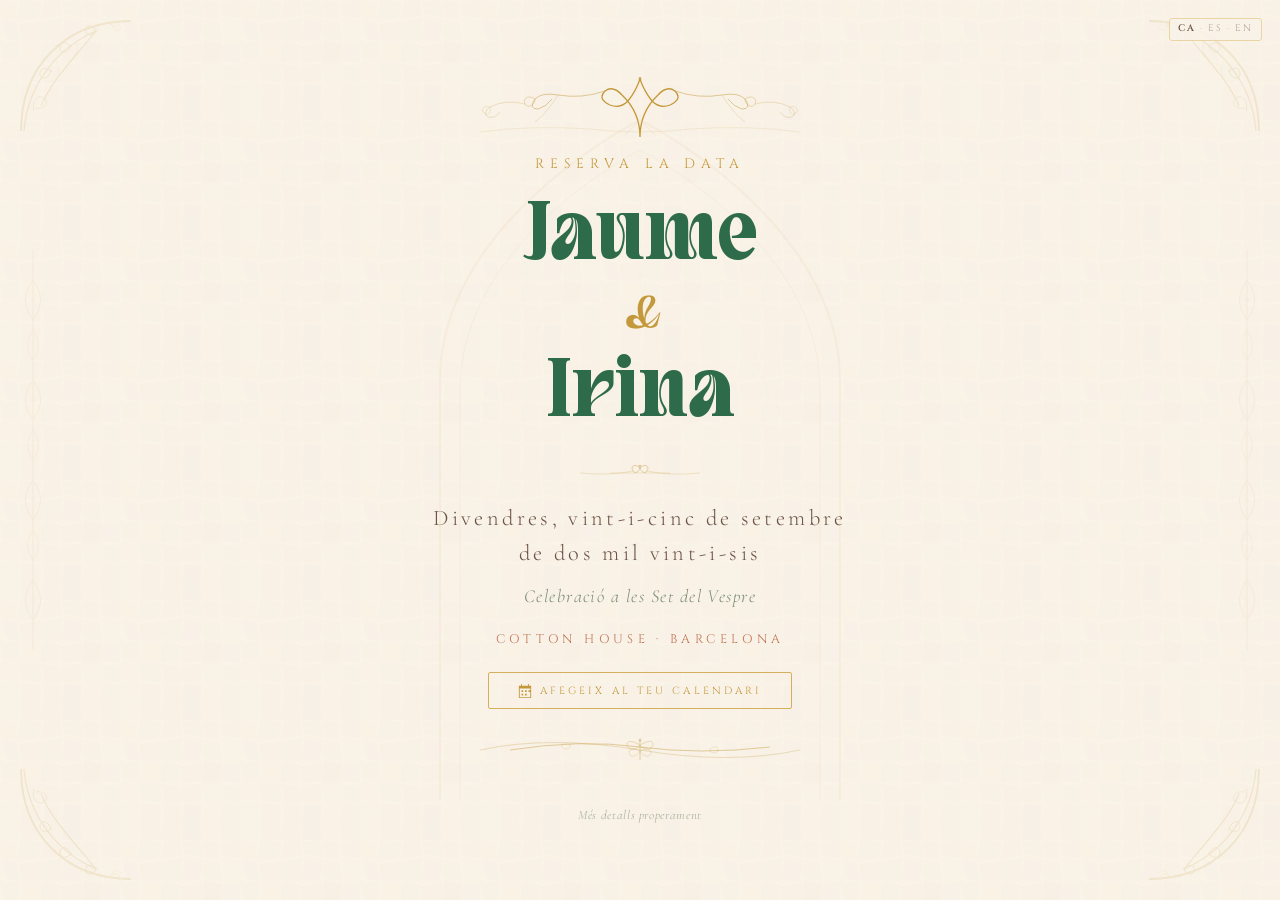
==== index.html @ d24156f1 "initial: wedding website for irinaijaume.cat" ====
<!DOCTYPE html>
<html lang="ca">
<head>
<meta charset="UTF-8">
<meta name="viewport" content="width=device-width, initial-scale=1.0">
<meta name="robots" content="noindex, nofollow">
<title>Jaume & Irina — Barcelona 2026</title>
<link rel="preload" as="image" href="palau.jpg">
<style>
  @import url('https://fonts.googleapis.com/css2?family=Playfair+Display:ital,wght@0,400;0,700;1,400&family=Cormorant+Garamond:ital,wght@0,300;0,400;0,600;1,300;1,400&family=Cinzel:wght@400;600&display=swap');

  @font-face {
    font-family: 'Quivert';
    src: url('Quivert.woff2') format('woff2');
    font-weight: 400;
    font-style: normal;
    font-display: swap;
  }

  :root {
    --gold: #C4993B;
    --gold-light: #D4AF5C;
    --gold-pale: #E8D5A3;
    --terracotta: #B85C38;
    --terracotta-deep: #8B3A2A;
    --cream: #FAF3E8;
    --warm-white: #FDF8F0;
    --sage: #7A8B6F;
    --deep-green: #3D5A3E;
    --charcoal: #2C2C2C;
    --soft-brown: #6B5344;
    --blush: #E8D5C4;
    --mosaic-blue: #4A7B8C;
    --mosaic-teal: #3A7D6E;
    --deep-teal: #1B5E5A;
    --burgundy: #6B1D3A;
    --stained-rose: #C45C72;
    --mosaic-amber: #D4943A;
    --mosaic-cobalt: #2E5090;
  }

  * { margin: 0; padding: 0; box-sizing: border-box; }

  body {
    font-family: 'Cormorant Garamond', serif;
    background: var(--cream);
    color: var(--charcoal);
    min-height: 100vh;
    overflow-x: hidden;
  }

  /* === Palau background — always present, layer 1 === */
  .palau-bg-layer {
    position: fixed;
    inset: 0;
    z-index: 0;
    background: url('palau.jpg') center center / cover no-repeat;
  }

  /* === Solid cream layer — layer 1.5, covers gaps between tessellation pieces === */
  .cream-seal {
    position: fixed;
    inset: 0;
    z-index: 1;
    background: var(--cream);
    pointer-events: none;
    transition: opacity 1.5s ease;
  }
  body.ee-active .cream-seal {
    opacity: 0;
  }

  /* === Tessellation layer — layer 2, covers palau === */
  .tess-layer {
    position: fixed;
    inset: 0;
    z-index: 2;
    pointer-events: none;
  }
  .tess-piece {
    position: fixed;
    background: var(--cream);
    will-change: transform, opacity;
    pointer-events: none;
  }

  /* === Trencadís mosaic background pattern === */
  .bg-trencadis {
    position: fixed;
    inset: 0;
    pointer-events: none;
    z-index: 3;
    opacity: 0.035;
  }
  .bg-trencadis svg { width: 100%; height: 100%; }

  /* === Ornamental Border Frame === */
  .page-frame {
    position: relative;
    min-height: 100vh;
    display: flex;
    flex-direction: column;
    align-items: center;
    justify-content: center;
    padding: 2rem 1.5rem;
    z-index: 4;
    transition: opacity 1s ease;
  }

  .page-frame::before,
  .page-frame::after {
    display: none;
  }

  /* === SVG Ornaments === */
  .ornament {
    display: block;
    margin: 0 auto;
    max-width: 340px;
    height: auto;
  }

  .ornament-top { margin-bottom: 0.5rem; }
  .ornament-bottom { margin-top: 1rem; }

  /* === Corner ornaments === */
  .corner-ornament {
    position: fixed;
    width: 120px;
    height: 120px;
    opacity: 0.15;
    z-index: 5;
    pointer-events: none;
  }
  .corner-ornament svg { width: 100%; height: 100%; }
  .corner-tl { top: 16px; left: 16px; }
  .corner-tr { top: 16px; right: 16px; transform: scaleX(-1); }
  .corner-bl { bottom: 16px; left: 16px; transform: scaleY(-1); }
  .corner-br { bottom: 16px; right: 16px; transform: scale(-1, -1); }

  /* === Main Content === */
  .content {
    text-align: center;
    max-width: 640px;
    animation: fadeIn 2.5s ease-out;
  }

  @keyframes fadeIn {
    from { opacity: 0; transform: translateY(24px); }
    to { opacity: 1; transform: translateY(0); }
  }

  .save-the-date {
    font-family: 'Cinzel', serif;
    font-size: clamp(0.7rem, 2vw, 0.85rem);
    letter-spacing: 0.45em;
    text-transform: uppercase;
    color: var(--gold);
    margin-bottom: 1rem;
  }

  .names {
    font-family: 'Quivert', 'Playfair Display', serif;
    font-size: clamp(2.8rem, 8vw, 5.2rem);
    font-weight: 400;
    line-height: 1.15;
    color: #2E6B4A;
    margin-bottom: 0.3rem;
  }

  .names .amp {
    font-style: italic;
    font-size: 0.55em;
    color: var(--gold);
    display: block;
    margin: 0.1em 0;
    font-family: 'Quivert', 'Playfair Display', serif;
  }

  /* === Trencadís divider === */
  .trencadis-divider {
    display: block;
    margin: 1rem auto;
    max-width: 320px;
    height: auto;
  }

  .event-date {
    font-family: 'Cormorant Garamond', serif;
    font-size: clamp(1.1rem, 3vw, 1.4rem);
    font-weight: 300;
    letter-spacing: 0.15em;
    color: var(--soft-brown);
    margin-bottom: 0.5rem;
  }

  .event-detail {
    font-family: 'Cormorant Garamond', serif;
    font-size: clamp(0.95rem, 2.5vw, 1.15rem);
    font-weight: 300;
    font-style: italic;
    color: var(--sage);
    letter-spacing: 0.08em;
  }

  .location {
    font-family: 'Cinzel', serif;
    font-size: clamp(0.65rem, 1.8vw, 0.78rem);
    letter-spacing: 0.35em;
    text-transform: uppercase;
    color: var(--terracotta);
    margin-top: 1.5rem;
    opacity: 0.85;
  }

  /* === Countdown === */
  .countdown {
    display: flex;
    justify-content: center;
    gap: clamp(1.2rem, 4vw, 2.5rem);
    margin-top: 1.5rem;
  }

  .countdown-unit { text-align: center; }

  .countdown-num {
    font-family: 'Playfair Display', serif;
    font-size: clamp(1.6rem, 5vw, 2.2rem);
    font-weight: 400;
    color: var(--charcoal);
    line-height: 1;
  }

  .countdown-label {
    font-family: 'Cinzel', serif;
    font-size: 0.55rem;
    letter-spacing: 0.25em;
    text-transform: uppercase;
    color: var(--gold);
    margin-top: 0.35rem;
  }

  /* === Add to Calendar button === */
  .calendar-btn {
    display: inline-flex;
    align-items: center;
    gap: 0.5rem;
    margin-top: 1.5rem;
    padding: 0.65rem 1.8rem;
    font-family: 'Cinzel', serif;
    font-size: 0.65rem;
    letter-spacing: 0.3em;
    text-transform: uppercase;
    color: var(--gold);
    background: transparent;
    border: 1px solid var(--gold-light);
    border-radius: 2px;
    text-decoration: none;
    transition: all 0.4s ease;
    cursor: pointer;
  }

  .calendar-btn:hover {
    background: var(--gold);
    color: var(--cream);
    border-color: var(--gold);
  }

  .calendar-btn svg {
    width: 14px;
    height: 14px;
    fill: currentColor;
  }

  /* === Mosaic accent bar === */
  .mosaic-accent {
    position: fixed;
    bottom: 0;
    left: 0;
    right: 0;
    height: 6px;
    z-index: 11;
    overflow: hidden;
  }
  .mosaic-accent svg { width: 100%; height: 100%; }

  /* === Side ornamental rails === */
  .side-rail {
    position: fixed;
    top: 50%;
    transform: translateY(-50%);
    width: 30px;
    height: 60vh;
    z-index: 5;
    pointer-events: none;
    opacity: 0.08;
  }
  .side-rail svg { width: 100%; height: 100%; }
  .side-rail-left { left: 18px; }
  .side-rail-right { right: 18px; transform: translateY(-50%) scaleX(-1); }

  /* === Stained glass rose window === */
  .rose-window {
    display: block;
    margin: 0 auto 1.5rem;
    width: 80px;
    height: 80px;
    opacity: 0.25;
    animation: roseGlow 6s ease-in-out infinite alternate;
  }

  @keyframes roseGlow {
    from { opacity: 0.2; }
    to { opacity: 0.35; }
  }

  .footer-note {
    font-size: 0.8rem;
    font-style: italic;
    color: var(--sage);
    margin-top: 2rem;
    opacity: 0.6;
    letter-spacing: 0.05em;
    cursor: pointer;
    transition: opacity 0.4s ease, letter-spacing 0.4s ease;
  }
  .footer-note:hover {
    opacity: 0.85;
    letter-spacing: 0.1em;
  }

  /* === Easter egg active — ornaments fly away === */
  body.ee-active .corner-ornament,
  body.ee-active .side-rail {
    transition: transform 2s cubic-bezier(0.25, 0.8, 0.25, 1), opacity 1.5s ease;
  }
  body.ee-active .corner-tl { transform: translate(-200px, -200px) rotate(-45deg); opacity: 0; }
  body.ee-active .corner-tr { transform: scaleX(-1) translate(-200px, -200px) rotate(-45deg); opacity: 0; }
  body.ee-active .corner-bl { transform: scaleY(-1) translate(-200px, -200px) rotate(45deg); opacity: 0; }
  body.ee-active .corner-br { transform: scale(-1,-1) translate(-200px, -200px) rotate(45deg); opacity: 0; }
  body.ee-active .side-rail-left { transform: translateY(-50%) translateX(-100px); opacity: 0; }
  body.ee-active .side-rail-right { transform: translateY(-50%) scaleX(-1) translateX(-100px); opacity: 0; }
  body.ee-active .mosaic-accent { transition: transform 0.8s ease, opacity 0.6s ease; transform: translateY(20px); opacity: 0; }
  body.ee-active .bg-trencadis { transition: opacity 0.6s ease; opacity: 0 !important; }
  body.ee-active .page-frame { opacity: 0; pointer-events: none; transition: opacity 0.8s ease; }

  /* Reverse — instant snap back */
  body:not(.ee-active) .corner-ornament,
  body:not(.ee-active) .side-rail,
  body:not(.ee-active) .mosaic-accent,
  body:not(.ee-active) .bg-trencadis {
    transition: none;
  }
  body:not(.ee-active) .page-frame {
    transition: none;
    transform: none;
  }

  /* === Arched window frame === */
  .arch-frame {
    position: absolute;
    top: 50%;
    left: 50%;
    transform: translate(-50%, -50%);
    width: min(500px, 85vw);
    height: min(700px, 85vh);
    pointer-events: none;
    z-index: -1;
    opacity: 0.06;
  }
  .arch-frame svg { width: 100%; height: 100%; }

  /* === Language Toggle === */
  .lang-toggle {
    position: fixed;
    top: 18px;
    right: 18px;
    z-index: 20;
    font-family: 'Cinzel', serif;
    font-size: 0.6rem;
    letter-spacing: 0.18em;
    text-transform: uppercase;
    border: 1px solid var(--gold-pale);
    border-radius: 3px;
    padding: 0.4em 0.6em;
    background: rgba(250, 243, 232, 0.85);
  }
  .lang-toggle a {
    color: var(--soft-brown);
    text-decoration: none;
    cursor: pointer;
    padding: 0.15em 0.3em;
    transition: color 0.3s ease, opacity 0.3s ease;
    opacity: 0.5;
  }
  .lang-toggle a:hover { opacity: 1; color: var(--gold); }
  .lang-toggle a.active {
    color: var(--soft-brown);
    opacity: 1;
    font-weight: 600;
  }
  .lang-toggle .sep {
    color: var(--soft-brown);
    opacity: 0.35;
    margin: 0 0.15em;
    font-weight: 300;
  }

  @media (max-width: 480px) {
    .page-frame { padding: 1.5rem 1rem; }
    .corner-ornament { width: 50px; height: 50px; }
    .side-rail { display: none; }
    .arch-frame { opacity: 0.04; }
    .ornament-top { max-width: 240px; margin-bottom: 0.3rem; }
    .ornament-bottom { margin-top: 0.5rem; }
    .save-the-date { margin-bottom: 0.5rem; }
    .names { font-size: clamp(2.2rem, 10vw, 3.5rem); }
    .trencadis-divider { margin: 0.5rem auto; }
    .location { margin-top: 1rem; }
    .countdown { margin-top: 1rem; }
    .calendar-btn { margin-top: 1rem; }
    .footer-note { margin-top: 1rem; }
  }

  @media (max-height: 700px) {
    .page-frame { padding: 1rem 1rem; }
    .ornament-top { max-width: 200px; margin-bottom: 0.2rem; }
    .ornament-bottom { margin-top: 0.5rem; }
    .save-the-date { margin-bottom: 0.3rem; font-size: 0.6rem; }
    .names { font-size: clamp(1.8rem, 7vw, 2.8rem); line-height: 1.1; }
    .names .amp { margin: 0; }
    .trencadis-divider { margin: 0.3rem auto; }
    .event-date { font-size: 1rem; }
    .countdown { margin-top: 0.8rem; }
    .calendar-btn { margin-top: 0.8rem; padding: 0.5rem 1.2rem; }
    .footer-note { margin-top: 0.8rem; }
  }
</style>
</head>
<body>

<!-- Layer 1: Palau background (always present, hidden behind tessellation) -->
<div class="palau-bg-layer"></div>
<div class="cream-seal"></div>

<!-- Layer 2: Tessellation container (pieces created by JS on load) -->
<div class="tess-layer" id="tess-layer"></div>

<!-- Language Toggle -->
<div class="lang-toggle" id="lang-toggle">
  <a data-lang="ca" class="active">CA</a><span class="sep">·</span><a data-lang="es">ES</a><span class="sep">·</span><a data-lang="en">EN</a>
</div>

<!-- Trencadís mosaic background -->
<div class="bg-trencadis">
<svg width="100%" height="100%" xmlns="http://www.w3.org/2000/svg">
  <defs>
    <pattern id="trencadis" x="0" y="0" width="120" height="120" patternUnits="userSpaceOnUse">
      <polygon points="0,0 18,3 15,20 2,17" fill="#C4993B" opacity="0.4"/>
      <polygon points="20,0 42,2 38,18 17,22" fill="#3A7D6E" opacity="0.35"/>
      <polygon points="44,1 60,0 62,15 40,19" fill="#B85C38" opacity="0.3"/>
      <polygon points="62,2 80,0 82,17 65,14" fill="#4A7B8C" opacity="0.35"/>
      <polygon points="82,0 100,3 98,20 80,18" fill="#C4993B" opacity="0.3"/>
      <polygon points="100,1 120,0 120,18 102,16" fill="#6B1D3A" opacity="0.25"/>
      <polygon points="3,20 17,23 20,42 5,38" fill="#2E5090" opacity="0.25"/>
      <polygon points="19,24 40,20 43,40 22,44" fill="#D4943A" opacity="0.3"/>
      <polygon points="42,21 63,17 60,42 38,38" fill="#1B5E5A" opacity="0.3"/>
      <polygon points="65,16 84,19 80,40 60,44" fill="#C45C72" opacity="0.25"/>
      <polygon points="85,20 100,22 102,42 83,38" fill="#7A8B6F" opacity="0.3"/>
      <polygon points="102,18 120,20 120,40 104,43" fill="#C4993B" opacity="0.25"/>
      <polygon points="0,40 20,43 18,62 3,58" fill="#3A7D6E" opacity="0.3"/>
      <polygon points="22,45 42,42 45,60 20,65" fill="#C4993B" opacity="0.35"/>
      <polygon points="44,40 62,45 58,65 40,62" fill="#4A7B8C" opacity="0.3"/>
      <polygon points="60,46 82,42 85,60 62,63" fill="#B85C38" opacity="0.25"/>
      <polygon points="84,40 103,44 100,62 82,65" fill="#6B1D3A" opacity="0.3"/>
      <polygon points="104,44 120,42 120,63 100,60" fill="#2E5090" opacity="0.25"/>
      <polygon points="2,60 20,63 18,82 0,80" fill="#D4943A" opacity="0.25"/>
      <polygon points="18,65 42,62 40,83 22,80" fill="#1B5E5A" opacity="0.3"/>
      <polygon points="42,64 60,67 62,82 44,85" fill="#C45C72" opacity="0.3"/>
      <polygon points="63,65 83,63 80,85 58,82" fill="#C4993B" opacity="0.3"/>
      <polygon points="83,66 102,62 105,82 85,86" fill="#7A8B6F" opacity="0.25"/>
      <polygon points="103,64 120,65 120,84 105,80" fill="#3A7D6E" opacity="0.3"/>
      <polygon points="0,82 20,84 22,100 18,120 0,120" fill="#4A7B8C" opacity="0.25"/>
      <polygon points="22,82 42,85 40,105 44,120 20,120" fill="#C4993B" opacity="0.3"/>
      <polygon points="44,86 62,84 65,102 60,120 42,120" fill="#B85C38" opacity="0.25"/>
      <polygon points="64,84 82,86 80,105 82,120 62,120" fill="#2E5090" opacity="0.3"/>
      <polygon points="84,87 104,82 102,102 100,120 80,120" fill="#D4943A" opacity="0.25"/>
      <polygon points="106,82 120,85 120,120 102,120 100,100" fill="#1B5E5A" opacity="0.3"/>
      <line x1="0" y1="20" x2="120" y2="18" stroke="#FAF3E8" stroke-width="1.5" opacity="0.6"/>
      <line x1="2" y1="42" x2="120" y2="40" stroke="#FAF3E8" stroke-width="1.2" opacity="0.5"/>
      <line x1="0" y1="62" x2="120" y2="65" stroke="#FAF3E8" stroke-width="1.5" opacity="0.6"/>
      <line x1="3" y1="84" x2="120" y2="82" stroke="#FAF3E8" stroke-width="1.2" opacity="0.5"/>
      <line x1="20" y1="0" x2="18" y2="120" stroke="#FAF3E8" stroke-width="1.2" opacity="0.5"/>
      <line x1="42" y1="0" x2="40" y2="120" stroke="#FAF3E8" stroke-width="1" opacity="0.4"/>
      <line x1="62" y1="0" x2="60" y2="120" stroke="#FAF3E8" stroke-width="1.2" opacity="0.5"/>
      <line x1="83" y1="0" x2="82" y2="120" stroke="#FAF3E8" stroke-width="1" opacity="0.4"/>
      <line x1="103" y1="0" x2="100" y2="120" stroke="#FAF3E8" stroke-width="1.2" opacity="0.5"/>
    </pattern>
  </defs>
  <rect width="100%" height="100%" fill="url(#trencadis)"/>
</svg>
</div>

<!-- Corner ornaments — Modernisme wrought iron balcony curves (Casa Batlló inspired) -->
<div class="corner-ornament corner-tl"><svg viewBox="0 0 120 120" xmlns="http://www.w3.org/2000/svg">
  <path d="M5,115 C5,50 50,5 115,5" fill="none" stroke="#C4993B" stroke-width="1.8"/>
  <path d="M8,115 C12,65 45,30 80,15 C60,40 35,65 25,90" fill="none" stroke="#C4993B" stroke-width="1.2"/>
  <path d="M80,15 C78,10 72,8 70,12 C68,18 74,22 80,15" fill="none" stroke="#C4993B" stroke-width="0.9"/>
  <path d="M55,30 C50,25 44,26 44,32 C44,38 52,38 55,30" fill="none" stroke="#C4993B" stroke-width="0.9"/>
  <path d="M35,55 C30,50 24,52 24,58 C24,64 32,64 35,55" fill="none" stroke="#C4993B" stroke-width="0.9"/>
  <path d="M95,8 C100,12 105,10 102,5" fill="none" stroke="#C4993B" stroke-width="0.7" opacity="0.6"/>
  <path d="M95,8 C98,15 104,16 105,10" fill="none" stroke="#C4993B" stroke-width="0.7" opacity="0.6"/>
  <path d="M18,95 C15,85 22,78 28,82 C34,86 28,94 20,92" fill="none" stroke="#C4993B" stroke-width="0.8"/>
  <path d="M60,25 C65,35 55,50 45,48" fill="none" stroke="#C4993B" stroke-width="0.6" opacity="0.5"/>
  <path d="M40,45 C48,55 38,70 30,65" fill="none" stroke="#C4993B" stroke-width="0.6" opacity="0.5"/>
  <circle cx="80" cy="15" r="1.5" fill="#C4993B" opacity="0.5"/>
  <circle cx="55" cy="30" r="1.2" fill="#C4993B" opacity="0.4"/>
  <circle cx="35" cy="55" r="1.2" fill="#C4993B" opacity="0.4"/>
</svg></div>
<div class="corner-ornament corner-tr"><svg viewBox="0 0 120 120" xmlns="http://www.w3.org/2000/svg">
  <path d="M5,115 C5,50 50,5 115,5" fill="none" stroke="#C4993B" stroke-width="1.8"/>
  <path d="M8,115 C12,65 45,30 80,15 C60,40 35,65 25,90" fill="none" stroke="#C4993B" stroke-width="1.2"/>
  <path d="M80,15 C78,10 72,8 70,12 C68,18 74,22 80,15" fill="none" stroke="#C4993B" stroke-width="0.9"/>
  <path d="M55,30 C50,25 44,26 44,32 C44,38 52,38 55,30" fill="none" stroke="#C4993B" stroke-width="0.9"/>
  <path d="M35,55 C30,50 24,52 24,58 C24,64 32,64 35,55" fill="none" stroke="#C4993B" stroke-width="0.9"/>
  <path d="M95,8 C100,12 105,10 102,5" fill="none" stroke="#C4993B" stroke-width="0.7" opacity="0.6"/>
  <path d="M95,8 C98,15 104,16 105,10" fill="none" stroke="#C4993B" stroke-width="0.7" opacity="0.6"/>
  <path d="M18,95 C15,85 22,78 28,82 C34,86 28,94 20,92" fill="none" stroke="#C4993B" stroke-width="0.8"/>
  <path d="M60,25 C65,35 55,50 45,48" fill="none" stroke="#C4993B" stroke-width="0.6" opacity="0.5"/>
  <path d="M40,45 C48,55 38,70 30,65" fill="none" stroke="#C4993B" stroke-width="0.6" opacity="0.5"/>
  <circle cx="80" cy="15" r="1.5" fill="#C4993B" opacity="0.5"/>
  <circle cx="55" cy="30" r="1.2" fill="#C4993B" opacity="0.4"/>
  <circle cx="35" cy="55" r="1.2" fill="#C4993B" opacity="0.4"/>
</svg></div>
<div class="corner-ornament corner-bl"><svg viewBox="0 0 120 120" xmlns="http://www.w3.org/2000/svg">
  <path d="M5,115 C5,50 50,5 115,5" fill="none" stroke="#C4993B" stroke-width="1.8"/>
  <path d="M8,115 C12,65 45,30 80,15 C60,40 35,65 25,90" fill="none" stroke="#C4993B" stroke-width="1.2"/>
  <path d="M80,15 C78,10 72,8 70,12 C68,18 74,22 80,15" fill="none" stroke="#C4993B" stroke-width="0.9"/>
  <path d="M55,30 C50,25 44,26 44,32 C44,38 52,38 55,30" fill="none" stroke="#C4993B" stroke-width="0.9"/>
  <path d="M35,55 C30,50 24,52 24,58 C24,64 32,64 35,55" fill="none" stroke="#C4993B" stroke-width="0.9"/>
  <path d="M95,8 C100,12 105,10 102,5" fill="none" stroke="#C4993B" stroke-width="0.7" opacity="0.6"/>
  <path d="M95,8 C98,15 104,16 105,10" fill="none" stroke="#C4993B" stroke-width="0.7" opacity="0.6"/>
  <path d="M18,95 C15,85 22,78 28,82 C34,86 28,94 20,92" fill="none" stroke="#C4993B" stroke-width="0.8"/>
  <circle cx="80" cy="15" r="1.5" fill="#C4993B" opacity="0.5"/>
  <circle cx="55" cy="30" r="1.2" fill="#C4993B" opacity="0.4"/>
  <circle cx="35" cy="55" r="1.2" fill="#C4993B" opacity="0.4"/>
</svg></div>
<div class="corner-ornament corner-br"><svg viewBox="0 0 120 120" xmlns="http://www.w3.org/2000/svg">
  <path d="M5,115 C5,50 50,5 115,5" fill="none" stroke="#C4993B" stroke-width="1.8"/>
  <path d="M8,115 C12,65 45,30 80,15 C60,40 35,65 25,90" fill="none" stroke="#C4993B" stroke-width="1.2"/>
  <path d="M80,15 C78,10 72,8 70,12 C68,18 74,22 80,15" fill="none" stroke="#C4993B" stroke-width="0.9"/>
  <path d="M55,30 C50,25 44,26 44,32 C44,38 52,38 55,30" fill="none" stroke="#C4993B" stroke-width="0.9"/>
  <path d="M35,55 C30,50 24,52 24,58 C24,64 32,64 35,55" fill="none" stroke="#C4993B" stroke-width="0.9"/>
  <path d="M95,8 C100,12 105,10 102,5" fill="none" stroke="#C4993B" stroke-width="0.7" opacity="0.6"/>
  <path d="M95,8 C98,15 104,16 105,10" fill="none" stroke="#C4993B" stroke-width="0.7" opacity="0.6"/>
  <path d="M18,95 C15,85 22,78 28,82 C34,86 28,94 20,92" fill="none" stroke="#C4993B" stroke-width="0.8"/>
  <circle cx="80" cy="15" r="1.5" fill="#C4993B" opacity="0.5"/>
  <circle cx="55" cy="30" r="1.2" fill="#C4993B" opacity="0.4"/>
  <circle cx="35" cy="55" r="1.2" fill="#C4993B" opacity="0.4"/>
</svg></div>

<!-- Side rails -->
<div class="side-rail side-rail-left"><svg viewBox="0 0 30 400" xmlns="http://www.w3.org/2000/svg">
  <path d="M15,0 L15,400" stroke="#C4993B" stroke-width="0.8"/>
  <path d="M15,30 C5,45 5,55 15,70 C25,55 25,45 15,30" fill="none" stroke="#C4993B" stroke-width="0.9"/>
  <path d="M15,80 C8,90 8,100 15,110 C22,100 22,90 15,80" fill="none" stroke="#C4993B" stroke-width="0.7"/>
  <path d="M15,130 C5,145 5,155 15,170 C25,155 25,145 15,130" fill="none" stroke="#C4993B" stroke-width="0.9"/>
  <path d="M15,180 C8,190 8,200 15,210 C22,200 22,190 15,180" fill="none" stroke="#C4993B" stroke-width="0.7"/>
  <path d="M15,230 C5,245 5,255 15,270 C25,255 25,245 15,230" fill="none" stroke="#C4993B" stroke-width="0.9"/>
  <path d="M15,280 C8,290 8,300 15,310 C22,300 22,290 15,280" fill="none" stroke="#C4993B" stroke-width="0.7"/>
  <path d="M15,330 C5,345 5,355 15,370 C25,355 25,345 15,330" fill="none" stroke="#C4993B" stroke-width="0.9"/>
  <circle cx="15" cy="50" r="2" fill="#C4993B" opacity="0.5"/>
  <circle cx="15" cy="150" r="2" fill="#C4993B" opacity="0.5"/>
  <circle cx="15" cy="250" r="2" fill="#C4993B" opacity="0.5"/>
  <circle cx="15" cy="350" r="2" fill="#C4993B" opacity="0.5"/>
</svg></div>
<div class="side-rail side-rail-right"><svg viewBox="0 0 30 400" xmlns="http://www.w3.org/2000/svg">
  <path d="M15,0 L15,400" stroke="#C4993B" stroke-width="0.8"/>
  <path d="M15,30 C5,45 5,55 15,70 C25,55 25,45 15,30" fill="none" stroke="#C4993B" stroke-width="0.9"/>
  <path d="M15,80 C8,90 8,100 15,110 C22,100 22,90 15,80" fill="none" stroke="#C4993B" stroke-width="0.7"/>
  <path d="M15,130 C5,145 5,155 15,170 C25,155 25,145 15,130" fill="none" stroke="#C4993B" stroke-width="0.9"/>
  <path d="M15,180 C8,190 8,200 15,210 C22,200 22,190 15,180" fill="none" stroke="#C4993B" stroke-width="0.7"/>
  <path d="M15,230 C5,245 5,255 15,270 C25,255 25,245 15,230" fill="none" stroke="#C4993B" stroke-width="0.9"/>
  <path d="M15,280 C8,290 8,300 15,310 C22,300 22,290 15,280" fill="none" stroke="#C4993B" stroke-width="0.7"/>
  <path d="M15,330 C5,345 5,355 15,370 C25,355 25,345 15,330" fill="none" stroke="#C4993B" stroke-width="0.9"/>
  <circle cx="15" cy="50" r="2" fill="#C4993B" opacity="0.5"/>
  <circle cx="15" cy="150" r="2" fill="#C4993B" opacity="0.5"/>
  <circle cx="15" cy="250" r="2" fill="#C4993B" opacity="0.5"/>
  <circle cx="15" cy="350" r="2" fill="#C4993B" opacity="0.5"/>
</svg></div>

<div class="page-frame" id="page-frame">

  <!-- Arched window frame behind content -->
  <div class="arch-frame"><svg viewBox="0 0 500 700" xmlns="http://www.w3.org/2000/svg">
    <path d="M50,700 L50,280 C50,120 250,20 250,20 C250,20 450,120 450,280 L450,700" fill="none" stroke="#C4993B" stroke-width="2"/>
    <path d="M70,700 L70,290 C70,140 250,50 250,50 C250,50 430,140 430,290 L430,700" fill="none" stroke="#C4993B" stroke-width="1"/>
    <path d="M235,35 L250,20 L265,35" fill="none" stroke="#C4993B" stroke-width="1.2"/>
    <circle cx="250" cy="20" r="4" fill="none" stroke="#C4993B" stroke-width="1"/>
    <path d="M250,50 C200,150 150,200 120,300" fill="none" stroke="#C4993B" stroke-width="0.6" opacity="0.4"/>
    <path d="M250,50 C300,150 350,200 380,300" fill="none" stroke="#C4993B" stroke-width="0.6" opacity="0.4"/>
    <path d="M250,50 L250,200" fill="none" stroke="#C4993B" stroke-width="0.5" opacity="0.3"/>
    <path d="M100,320 C90,300 95,280 110,290 C120,300 110,320 100,320" fill="none" stroke="#C4993B" stroke-width="0.7" opacity="0.4"/>
    <path d="M400,320 C410,300 405,280 390,290 C380,300 390,320 400,320" fill="none" stroke="#C4993B" stroke-width="0.7" opacity="0.4"/>
  </svg></div>

  <div class="content">

    <!-- Top ornament -->
    <svg class="ornament ornament-top" viewBox="0 0 340 70" xmlns="http://www.w3.org/2000/svg">
      <path d="M170,60 Q170,35 152,18 Q143,8 135,14 Q127,22 140,28 Q150,32 158,24 Q166,14 170,2 Q174,14 182,24 Q190,32 200,28 Q213,22 205,14 Q197,8 188,18 Q170,35 170,60" fill="none" stroke="#C4993B" stroke-width="1.3"/>
      <path d="M170,2 L170,-2" stroke="#C4993B" stroke-width="1"/>
      <circle cx="170" cy="-2" r="2.5" fill="#C45C72" opacity="0.3"/>
      <circle cx="170" cy="2" r="1.5" fill="#C4993B" opacity="0.6"/>
      <path d="M135,14 Q112,22 88,18 Q72,15 65,22 Q58,32 68,32 Q76,30 82,22" fill="none" stroke="#C4993B" stroke-width="0.9" opacity="0.55"/>
      <path d="M88,18 Q78,35 65,45" fill="none" stroke="#C4993B" stroke-width="0.6" opacity="0.35"/>
      <path d="M65,22 C60,18 52,20 55,27 C58,32 65,28 65,22" fill="none" stroke="#C4993B" stroke-width="0.7" opacity="0.45"/>
      <path d="M55,27 Q35,22 20,30 Q12,36 18,40 Q25,42 30,35" fill="none" stroke="#C4993B" stroke-width="0.7" opacity="0.35"/>
      <path d="M20,30 C15,28 10,32 14,36 C18,40 22,34 20,30" fill="none" stroke="#C4993B" stroke-width="0.6" opacity="0.3"/>
      <path d="M205,14 Q228,22 252,18 Q268,15 275,22 Q282,32 272,32 Q264,30 258,22" fill="none" stroke="#C4993B" stroke-width="0.9" opacity="0.55"/>
      <path d="M252,18 Q262,35 275,45" fill="none" stroke="#C4993B" stroke-width="0.6" opacity="0.35"/>
      <path d="M275,22 C280,18 288,20 285,27 C282,32 275,28 275,22" fill="none" stroke="#C4993B" stroke-width="0.7" opacity="0.45"/>
      <path d="M285,27 Q305,22 320,30 Q328,36 322,40 Q315,42 310,35" fill="none" stroke="#C4993B" stroke-width="0.7" opacity="0.35"/>
      <path d="M320,30 C325,28 330,32 326,36 C322,40 318,34 320,30" fill="none" stroke="#C4993B" stroke-width="0.6" opacity="0.3"/>
      <path d="M10,55 Q60,48 120,52 Q170,58 220,52 Q280,48 330,55" fill="none" stroke="#C4993B" stroke-width="0.5" opacity="0.25"/>
    </svg>

    <p class="save-the-date" data-i18n="saveTheDate">Reserva la Data</p>

    <h1 class="names" id="names">
      <span id="name1">Jaume</span>
      <span class="amp">&amp;</span>
      <span id="name2">Irina</span>
    </h1>

    <!-- Art Nouveau floral divider -->
    <svg class="trencadis-divider" viewBox="0 0 320 30" xmlns="http://www.w3.org/2000/svg">
      <line x1="130" y1="15" x2="190" y2="15" stroke="#C4993B" stroke-width="0.5" opacity="0.4"/>
      <path d="M160,10 C155,5 150,8 153,13 C155,16 159,14 160,10" fill="none" stroke="#C4993B" stroke-width="0.8" opacity="0.5"/>
      <path d="M160,10 C165,5 170,8 167,13 C165,16 161,14 160,10" fill="none" stroke="#C4993B" stroke-width="0.8" opacity="0.5"/>
      <circle cx="160" cy="8" r="1.5" fill="#C4993B" opacity="0.4"/>
      <path d="M153,13 Q130,18 100,15" fill="none" stroke="#C4993B" stroke-width="0.6" opacity="0.35"/>
      <path d="M167,13 Q190,18 220,15" fill="none" stroke="#C4993B" stroke-width="0.6" opacity="0.35"/>
    </svg>

    <p class="event-date" data-i18n="dateLine">Divendres, vint-i-cinc de setembre</p>
    <p class="event-date" style="margin-top: 0.2rem;" data-i18n="yearLine">de dos mil vint-i-sis</p>

    <p class="event-detail" style="margin-top: 1.2rem;" data-i18n="celebration">Celebració a les Set del Vespre</p>

    <p class="location" data-i18n="location">Cotton House · Barcelona</p>

    <div class="countdown" id="countdown">
      <div class="countdown-unit">
        <div class="countdown-num" id="cd-days">—</div>
        <div class="countdown-label" data-i18n="days">Dies</div>
      </div>
      <div class="countdown-unit">
        <div class="countdown-num" id="cd-hours">—</div>
        <div class="countdown-label" data-i18n="hours">Hores</div>
      </div>
      <div class="countdown-unit">
        <div class="countdown-num" id="cd-min">—</div>
        <div class="countdown-label" data-i18n="min">Min</div>
      </div>
    </div>

    <a id="cal-btn" href="webcal://YOURDOMAIN.COM/save-the-date.ics" class="calendar-btn">
      <svg viewBox="0 0 16 16" xmlns="http://www.w3.org/2000/svg"><path d="M4.5 0v2h7V0h1v2H15v14H1V2h2.5V0h1zM2 5v10h12V5H2zm2 2h2v2H4V7zm4 0h2v2H8V7zm4 0h2v2h-2V7zM4 11h2v2H4v-2zm4 0h2v2H8v-2z"/></svg>
      <span data-i18n="calendar">Afegeix al teu Calendari</span>
    </a>

    <!-- Bottom ornament -->
    <svg class="ornament ornament-bottom" viewBox="0 0 340 50" xmlns="http://www.w3.org/2000/svg">
      <path d="M10,25 Q80,10 170,25 Q260,40 330,25" fill="none" stroke="#C4993B" stroke-width="0.8" opacity="0.35"/>
      <path d="M40,25 Q110,14 170,22 Q230,30 300,22" fill="none" stroke="#C4993B" stroke-width="1" opacity="0.45"/>
      <line x1="170" y1="15" x2="170" y2="35" stroke="#C4993B" stroke-width="0.8" opacity="0.5"/>
      <path d="M170,20 C160,14 155,16 158,22 C160,26 168,24 170,20" fill="none" stroke="#C4993B" stroke-width="0.7" opacity="0.4"/>
      <path d="M170,20 C180,14 185,16 182,22 C180,26 172,24 170,20" fill="none" stroke="#C4993B" stroke-width="0.7" opacity="0.4"/>
      <path d="M170,26 C162,22 157,25 160,30 C162,33 168,30 170,26" fill="none" stroke="#C4993B" stroke-width="0.6" opacity="0.35"/>
      <path d="M170,26 C178,22 183,25 180,30 C178,33 172,30 170,26" fill="none" stroke="#C4993B" stroke-width="0.6" opacity="0.35"/>
      <circle cx="170" cy="15" r="1.5" fill="#C4993B" opacity="0.4"/>
      <path d="M100,20 C95,16 90,18 93,23 C96,26 102,22 100,20" fill="none" stroke="#C4993B" stroke-width="0.6" opacity="0.3"/>
      <path d="M240,24 C245,20 250,22 247,27 C244,30 238,26 240,24" fill="none" stroke="#C4993B" stroke-width="0.6" opacity="0.3"/>
    </svg>

    <p class="footer-note" data-i18n="footer">Més detalls properament</p>

  </div>
</div>

<!-- Trencadís mosaic accent bar at bottom -->
<div class="mosaic-accent">
<svg width="100%" height="6" xmlns="http://www.w3.org/2000/svg" preserveAspectRatio="none">
  <defs>
    <pattern id="mosaic-bar" x="0" y="0" width="60" height="6" patternUnits="userSpaceOnUse">
      <polygon points="0,0 10,0 9,6 1,6" fill="#3A7D6E" opacity="0.7"/>
      <polygon points="11,0 22,0 20,6 10,6" fill="#C4993B" opacity="0.8"/>
      <polygon points="23,0 34,0 32,6 21,6" fill="#B85C38" opacity="0.7"/>
      <polygon points="35,0 44,0 43,6 33,6" fill="#2E5090" opacity="0.6"/>
      <polygon points="45,0 54,0 53,6 44,6" fill="#D4943A" opacity="0.7"/>
      <polygon points="55,0 60,0 60,6 54,6" fill="#6B1D3A" opacity="0.6"/>
    </pattern>
  </defs>
  <rect width="100%" height="6" fill="url(#mosaic-bar)"/>
</svg>
</div>

<script>
(function() {
  // === i18n ===
  var T = {
    ca: { saveTheDate:'Reserva la Data', dateLine:'Divendres, vint-i-cinc de setembre', yearLine:'de dos mil vint-i-sis', celebration:'Celebració a les Set del Vespre', location:'Cotton House · Barcelona', days:'Dies', hours:'Hores', min:'Min', calendar:'Afegeix al teu Calendari', footer:'Més detalls properament' },
    es: { saveTheDate:'Reserva la Fecha', dateLine:'Viernes, veinticinco de septiembre', yearLine:'de dos mil veintiséis', celebration:'Celebración a las Siete de la Tarde', location:'Cotton House · Barcelona', days:'Días', hours:'Horas', min:'Min', calendar:'Añade a tu Calendario', footer:'Más detalles próximamente' },
    en: { saveTheDate:'Save the Date', dateLine:'Friday, the Twenty-Fifth of September', yearLine:'Two Thousand and Twenty-Six', celebration:"Evening Celebration at Seven o'Clock", location:'Cotton House · Barcelona', days:'Days', hours:'Hours', min:'Min', calendar:'Add to Your Calendar', footer:'More details to follow' }
  };
  function setLang(lang) {
    if (!T[lang]) lang = 'ca';
    var strings = T[lang];
    document.querySelectorAll('[data-i18n]').forEach(function(el) {
      var key = el.getAttribute('data-i18n');
      if (strings[key]) el.textContent = strings[key];
    });
    document.documentElement.lang = lang;
    document.querySelectorAll('#lang-toggle a[data-lang]').forEach(function(a) {
      a.classList.toggle('active', a.getAttribute('data-lang') === lang);
    });
    var url = new URL(window.location);
    url.searchParams.set('lang', lang);
    history.replaceState(null, '', url);
  }
  var initLang = new URLSearchParams(window.location.search).get('lang') || 'ca';
  setLang(initLang);
  document.getElementById('lang-toggle').addEventListener('click', function(e) {
    var lang = e.target.getAttribute('data-lang');
    if (lang) setLang(lang);
  });

  // === Easter eggs ===
  console.log('%c💒 Jaume & Irina — 26.09.2026', 'font-size:20px;font-family:serif;color:#C4993B;');
  console.log('%cBuilt with love (and way too many git commits) by Manolo 🥸', 'font-size:12px;color:#6B5344;');
  console.log('%cPsst... email Manolo the assistant at his email for a special surprise at the wedding 🎁', 'font-size:11px;color:#7A8B6F;font-style:italic;');

  // === Random name order ===
  if (Math.random() < 0.5) {
    document.getElementById('name1').textContent = 'Irina';
    document.getElementById('name2').textContent = 'Jaume';
    document.title = 'Irina & Jaume — Barcelona 2026';
  }

  // === Countdown ===
  const weddingDate = new Date('2026-09-25T19:00:00+02:00');
  function update() {
    const now = new Date();
    const diff = weddingDate - now;
    if (diff <= 0) {
      document.getElementById('countdown').style.display = 'none';
      return;
    }
    const days = Math.floor(diff / 86400000);
    const hours = Math.floor((diff % 86400000) / 3600000);
    const min = Math.floor((diff % 3600000) / 60000);
    document.getElementById('cd-days').textContent = days;
    document.getElementById('cd-hours').textContent = hours;
    document.getElementById('cd-min').textContent = min;
  }
  update();
  setInterval(update, 30000);

  // === Layered Reveal Easter Egg ===
  var tessLayer = document.getElementById('tess-layer');
  var pageFrame = document.getElementById('page-frame');
  var footer = document.querySelector('.footer-note');
  var active = false;
  var pieces = [];

  function createTessellation() {
    var w = window.innerWidth, h = window.innerHeight;
    var cols = 12;
    var cellW = w / cols;
    var rows = Math.ceil(h / cellW) + 1;
    var cellH = h / rows;

    // Generate jittered grid vertices
    var grid = [];
    for (var r = 0; r <= rows; r++) {
      grid[r] = [];
      for (var c = 0; c <= cols; c++) {
        var bx = c * cellW, by = r * cellH;
        var jx = 0, jy = 0;
        if (c > 0 && c < cols) jx = (Math.random() - 0.5) * cellW * 0.55;
        if (r > 0 && r < rows) jy = (Math.random() - 0.5) * cellH * 0.55;
        grid[r][c] = {
          x: Math.min(Math.max(bx + jx, -2), w + 2),
          y: Math.min(Math.max(by + jy, -2), h + 2)
        };
      }
    }

    // Create two triangles per cell
    for (var r = 0; r < rows; r++) {
      for (var c = 0; c < cols; c++) {
        var tl = grid[r][c], tr = grid[r][c+1];
        var bl = grid[r+1][c], br = grid[r+1][c+1];

        var triangles = Math.random() < 0.5
          ? [[tl,tr,bl],[tr,br,bl]]
          : [[tl,tr,br],[tl,br,bl]];

        for (var t = 0; t < 2; t++) {
          var tri = triangles[t];
          var el = document.createElement('div');
          el.className = 'tess-piece';

          var minX = Math.min(tri[0].x, tri[1].x, tri[2].x);
          var minY = Math.min(tri[0].y, tri[1].y, tri[2].y);
          var maxX = Math.max(tri[0].x, tri[1].x, tri[2].x);
          var maxY = Math.max(tri[0].y, tri[1].y, tri[2].y);

          el.style.left = minX + 'px';
          el.style.top = minY + 'px';
          el.style.width = (maxX - minX) + 'px';
          el.style.height = (maxY - minY) + 'px';

          var p0 = (tri[0].x - minX) + 'px ' + (tri[0].y - minY) + 'px';
          var p1 = (tri[1].x - minX) + 'px ' + (tri[1].y - minY) + 'px';
          var p2 = (tri[2].x - minX) + 'px ' + (tri[2].y - minY) + 'px';
          el.style.clipPath = 'polygon(' + p0 + ', ' + p1 + ', ' + p2 + ')';

          // Centroid Y for bottom-to-top wave timing
          var cy = (tri[0].y + tri[1].y + tri[2].y) / 3;
          el._normalY = cy / h;

          // Pre-compute scatter direction
          el._tx = (Math.random() - 0.5) * 400;
          el._ty = 200 + Math.random() * 400;
          el._rot = (Math.random() - 0.5) * 180;

          tessLayer.appendChild(el);
          pieces.push(el);
        }
      }
    }
  }

  // Create tessellation on page load
  createTessellation();

  function activate() {
    if (active) return;
    active = true;

    // Add class for ornament fly-away
    document.body.classList.add('ee-active');

    // Animate tessellation pieces: bottom-to-top wave
    pieces.forEach(function(el) {
      var baseDelay = 200 + (1 - el._normalY) * 800; // fast bottom-to-top propagation
      var jitter = (Math.random() - 0.5) * 150;
      var delay = Math.max(0, baseDelay + jitter);
      el.style.transition = 'transform 2.5s cubic-bezier(0.25,0.8,0.25,1) ' + delay + 'ms, opacity 2s ease ' + (delay + 300) + 'ms';
      requestAnimationFrame(function() {
        el.style.transform = 'translate(' + el._tx + 'px,' + el._ty + 'px) rotate(' + el._rot + 'deg)';
        el.style.opacity = '0';
      });
    });
  }

  function deactivate() {
    if (!active) return;
    active = false;

    // Kill transitions on cream seal for instant snap
    var seal = document.querySelector('.cream-seal');
    if (seal) { seal.style.transition = 'none'; }

    document.body.classList.remove('ee-active');

    // Restore cream seal transition after snap
    requestAnimationFrame(function() {
      if (seal) seal.style.transition = '';
    });

    // Instant snap back — no animation
    pieces.forEach(function(el) {
      el.style.transition = 'none';
      el.style.transform = 'none';
      el.style.opacity = '1';
    });
  }

  footer.addEventListener('click', function(e) {
    e.stopPropagation();
    if (active) deactivate(); else activate();
  });

  // Click anywhere to return when active
  document.addEventListener('click', function(e) {
    if (active && e.target !== footer && !footer.contains(e.target)) {
      deactivate();
    }
  });

  document.addEventListener('keydown', function(e) {
    if (e.key === 'Escape' && active) deactivate();
  });

  // Rebuild tessellation on resize
  var resizeTimer;
  window.addEventListener('resize', function() {
    clearTimeout(resizeTimer);
    resizeTimer = setTimeout(function() {
      if (!active) {
        pieces.forEach(function(el) { el.remove(); });
        pieces = [];
        createTessellation();
      }
    }, 300);
  });
})();
</script>

</body>
</html>
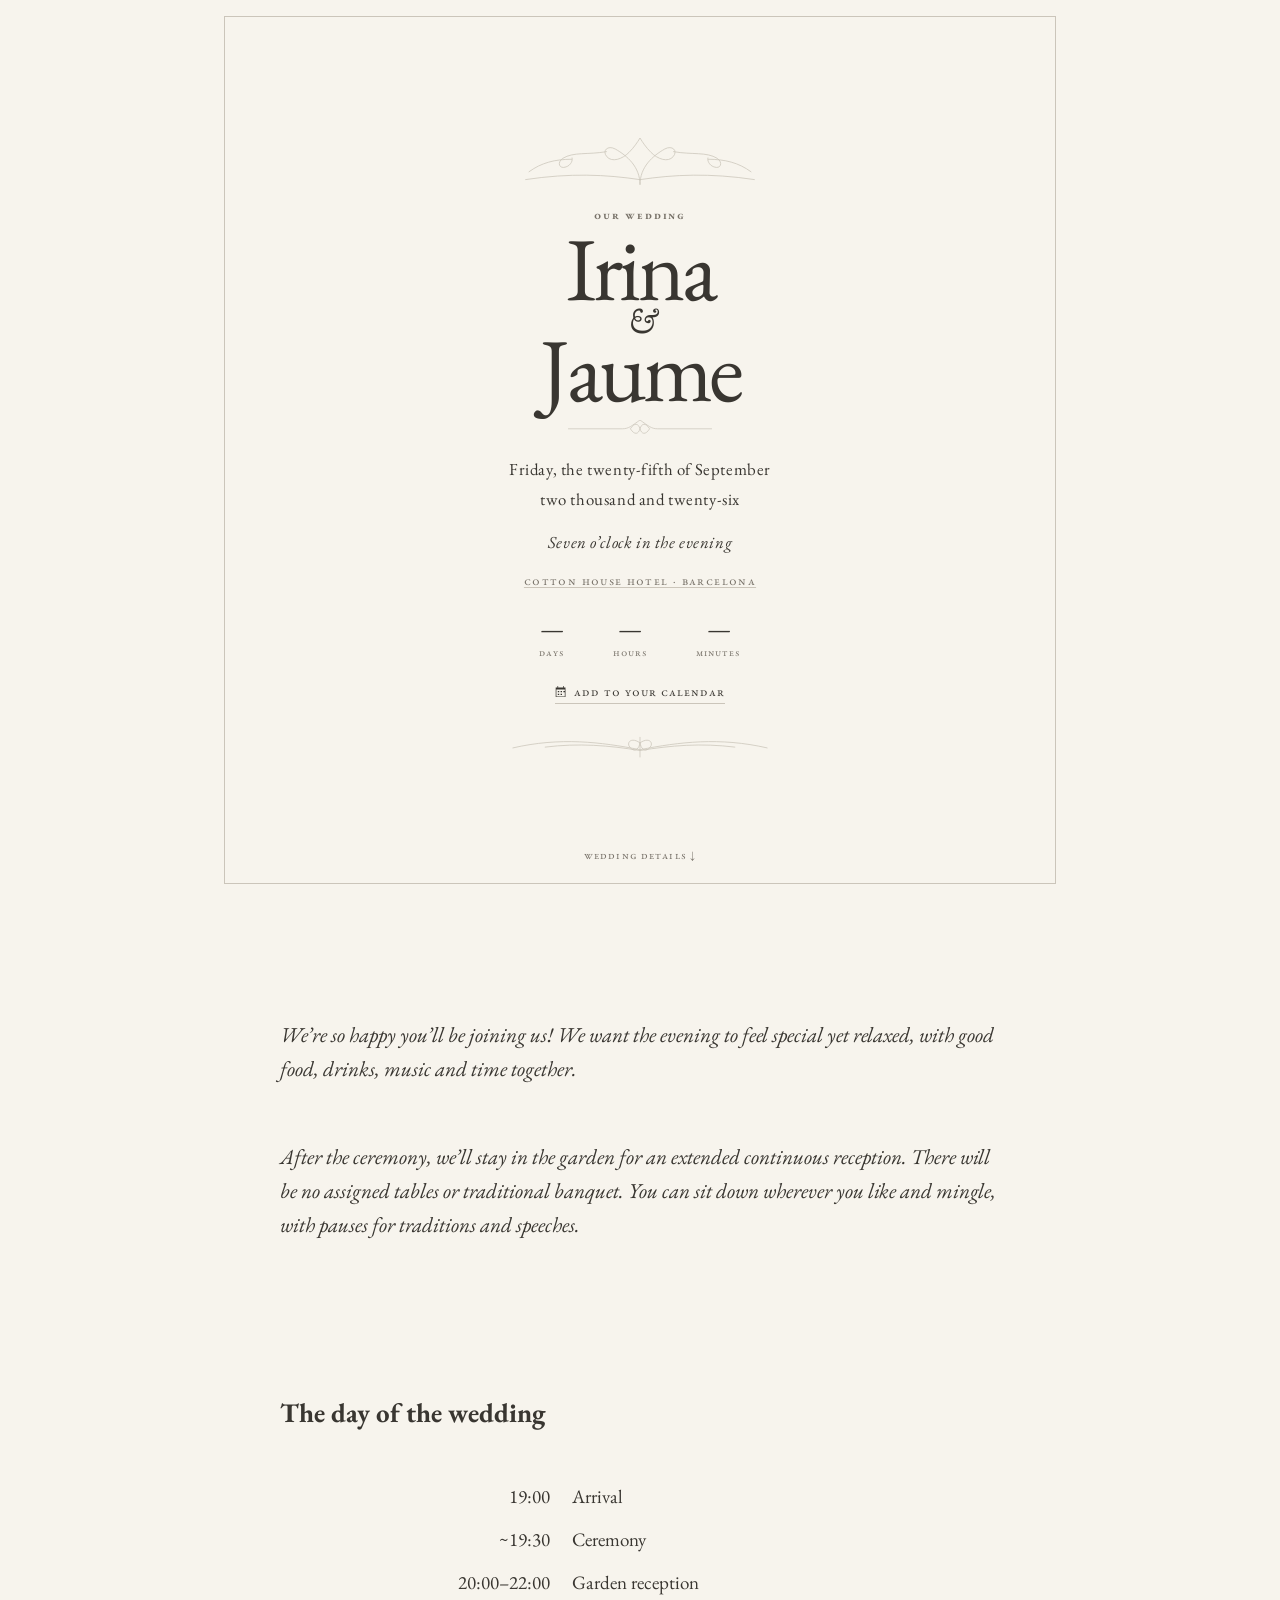
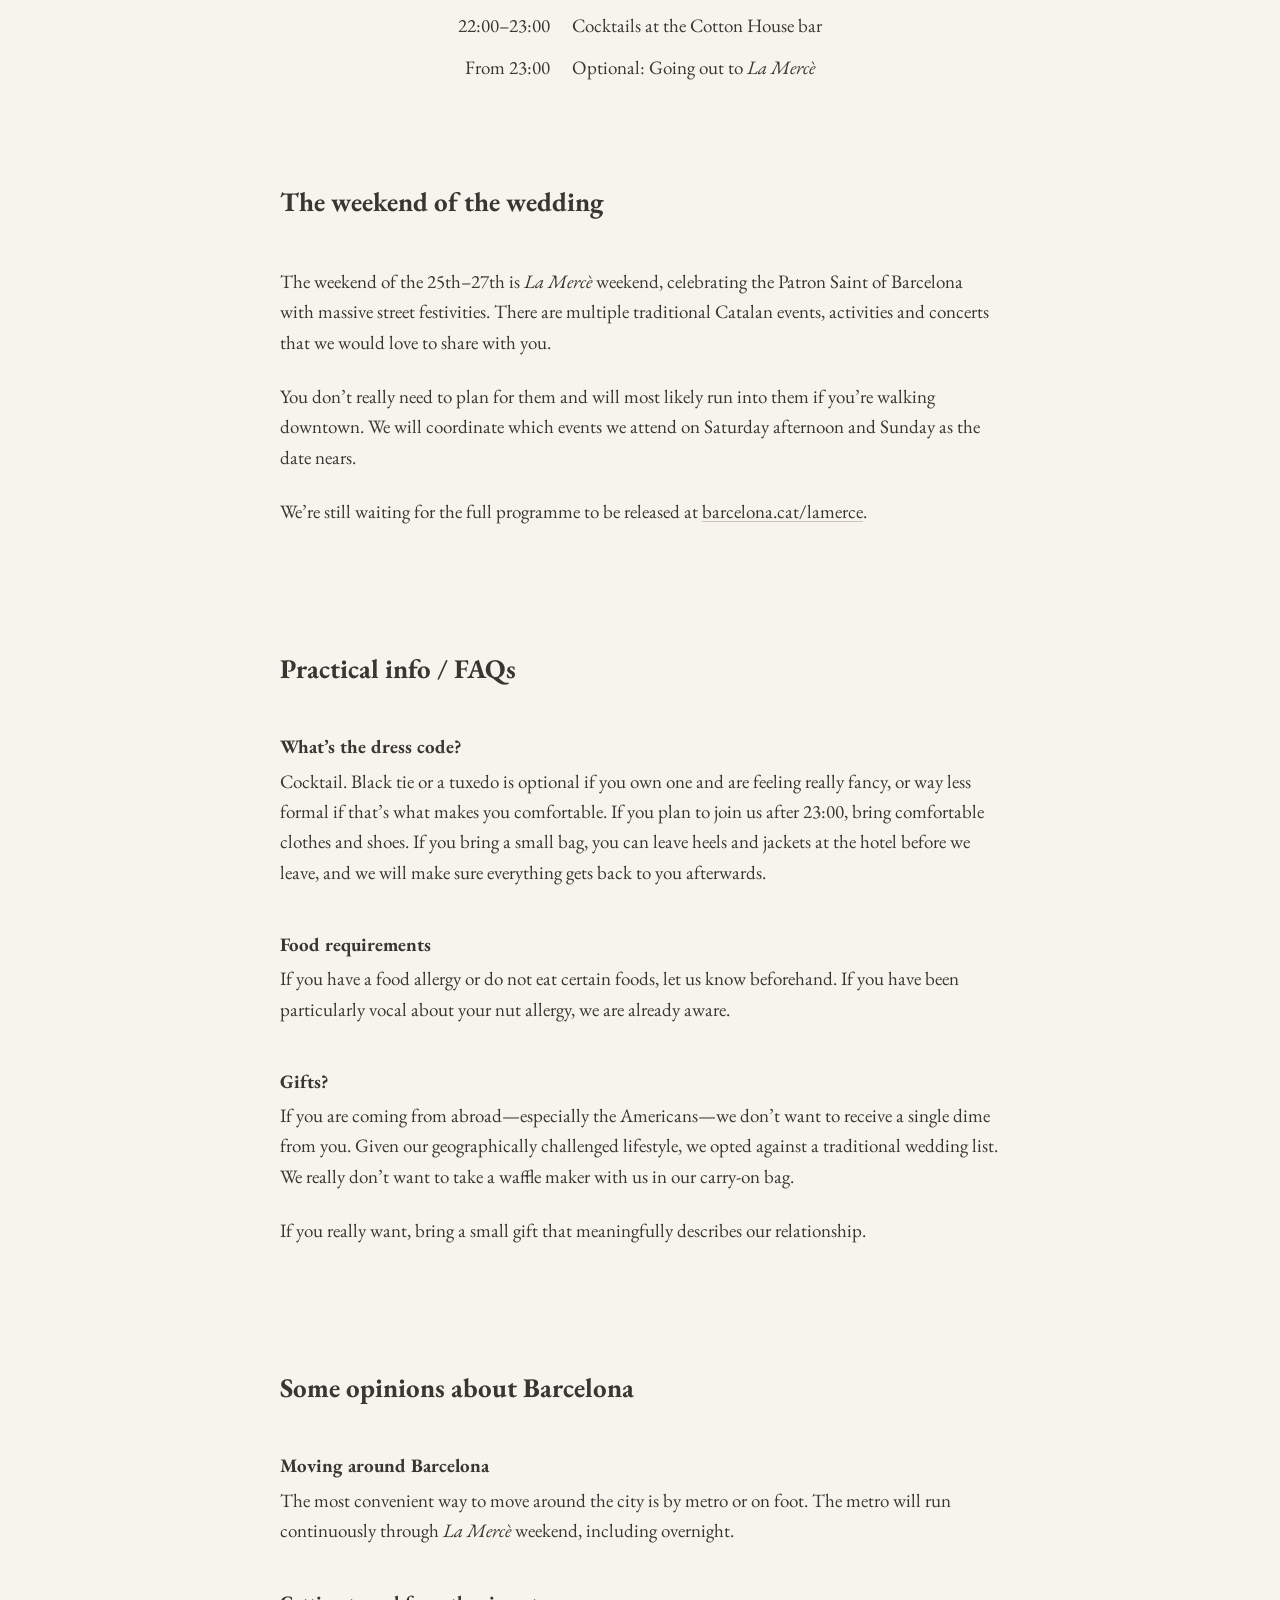
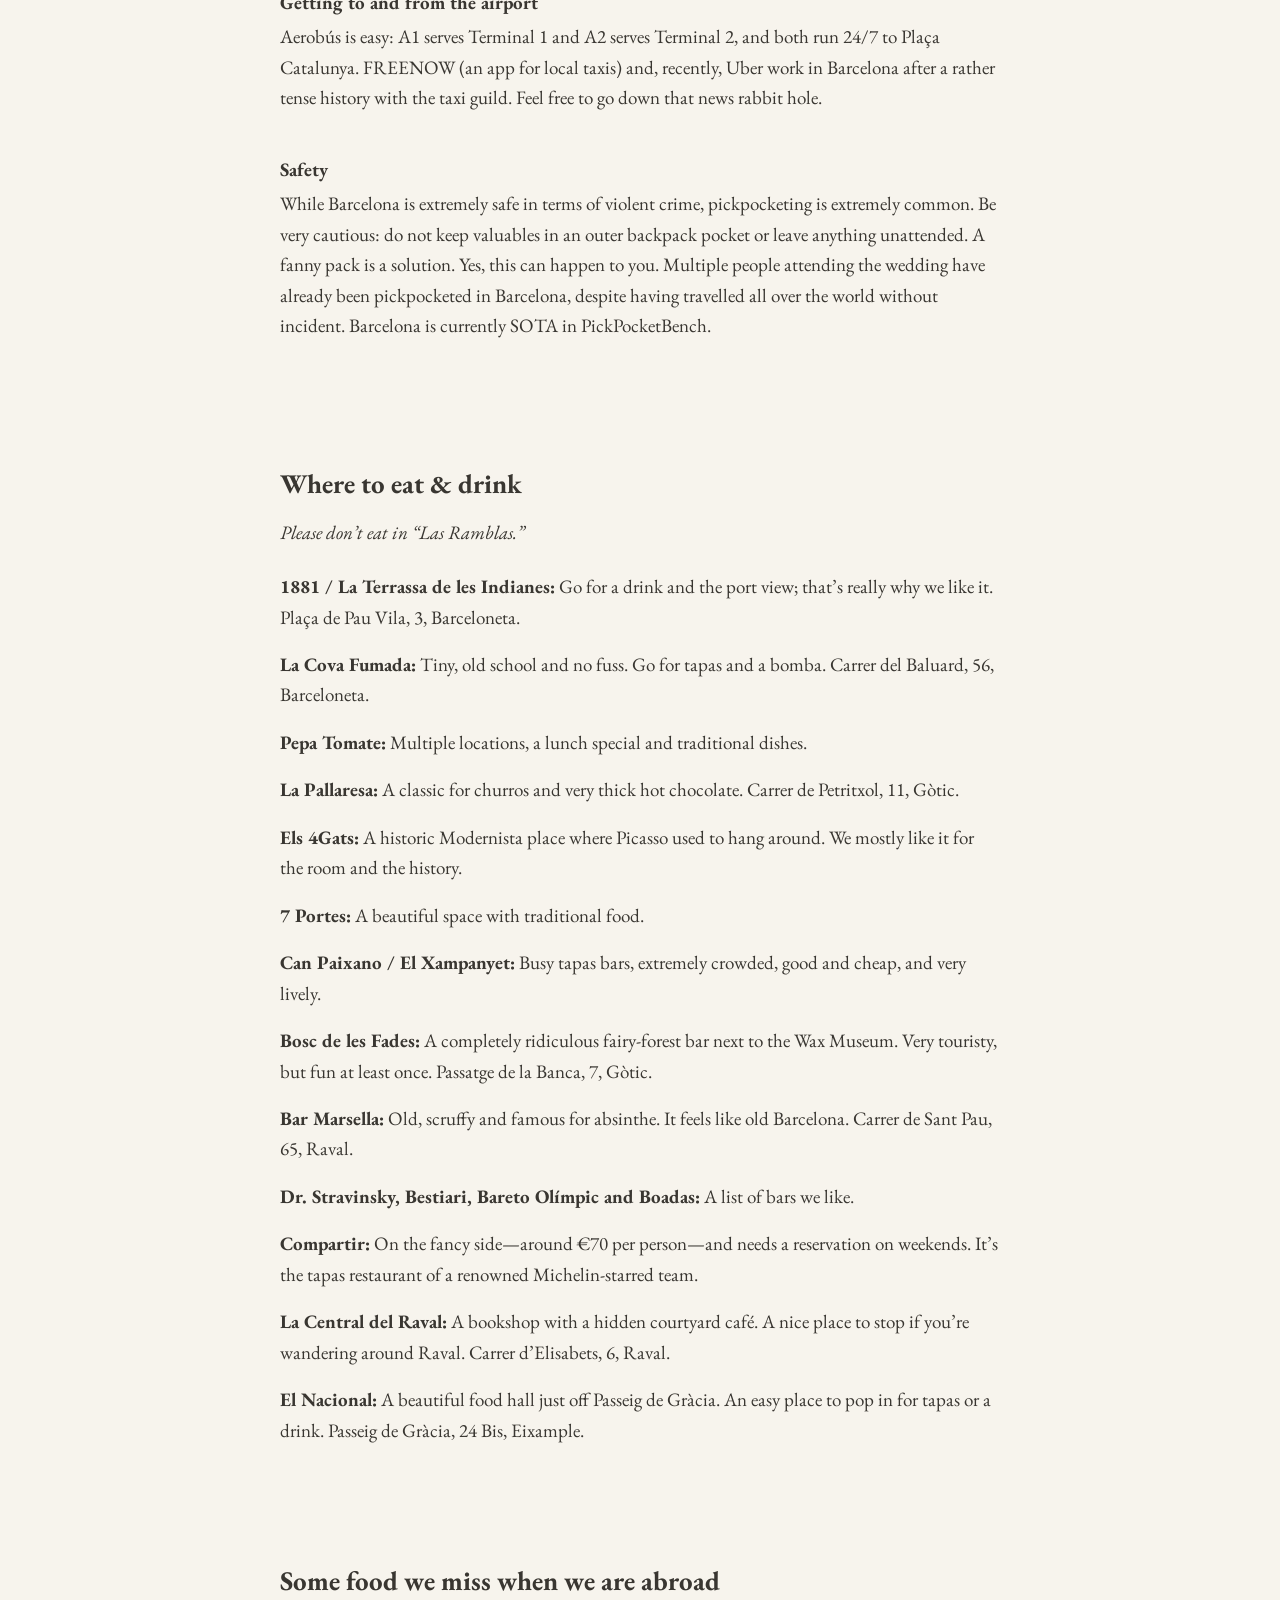
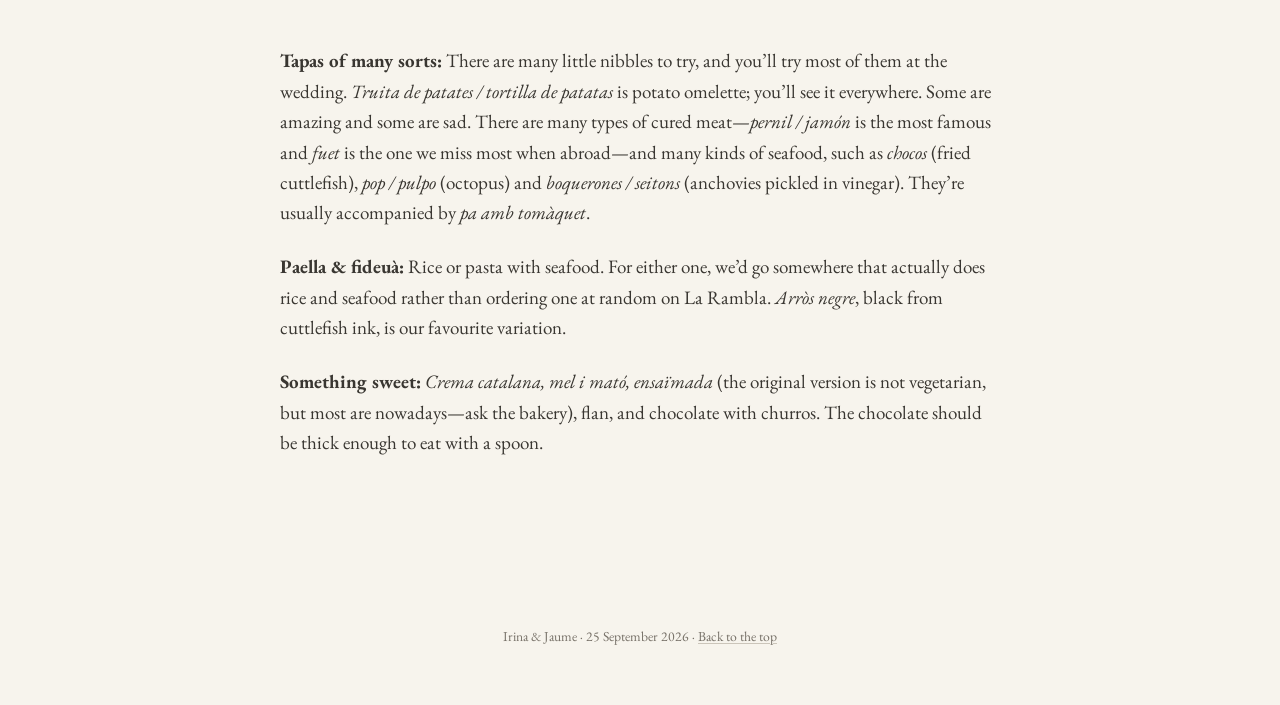
==== commit 30dd98d4: "Mirror new IrinaIJaume site" ====
--- a/index.html
+++ b/index.html
@@ -1,924 +1,147 @@
 <!DOCTYPE html>
-<html lang="ca">
+<html lang="en">
 <head>
-<meta charset="UTF-8">
-<meta name="viewport" content="width=device-width, initial-scale=1.0">
-<meta name="robots" content="noindex, nofollow">
-<title>Jaume & Irina — Barcelona 2026</title>
-<link rel="preload" as="image" href="palau.jpg">
-<style>
-  @import url('https://fonts.googleapis.com/css2?family=Playfair+Display:ital,wght@0,400;0,700;1,400&family=Cormorant+Garamond:ital,wght@0,300;0,400;0,600;1,300;1,400&family=Cinzel:wght@400;600&display=swap');
-
-  @font-face {
-    font-family: 'Quivert';
-    src: url('Quivert.woff2') format('woff2');
-    font-weight: 400;
-    font-style: normal;
-    font-display: swap;
-  }
-
-  :root {
-    --gold: #C4993B;
-    --gold-light: #D4AF5C;
-    --gold-pale: #E8D5A3;
-    --terracotta: #B85C38;
-    --terracotta-deep: #8B3A2A;
-    --cream: #FAF3E8;
-    --warm-white: #FDF8F0;
-    --sage: #7A8B6F;
-    --deep-green: #3D5A3E;
-    --charcoal: #2C2C2C;
-    --soft-brown: #6B5344;
-    --blush: #E8D5C4;
-    --mosaic-blue: #4A7B8C;
-    --mosaic-teal: #3A7D6E;
-    --deep-teal: #1B5E5A;
-    --burgundy: #6B1D3A;
-    --stained-rose: #C45C72;
-    --mosaic-amber: #D4943A;
-    --mosaic-cobalt: #2E5090;
-  }
-
-  * { margin: 0; padding: 0; box-sizing: border-box; }
-
-  body {
-    font-family: 'Cormorant Garamond', serif;
-    background: var(--cream);
-    color: var(--charcoal);
-    min-height: 100vh;
-    overflow-x: hidden;
-  }
-
-  /* === Palau background — always present, layer 1 === */
-  .palau-bg-layer {
-    position: fixed;
-    inset: 0;
-    z-index: 0;
-    background: url('palau.jpg') center center / cover no-repeat;
-  }
-
-  /* === Solid cream layer — layer 1.5, covers gaps between tessellation pieces === */
-  .cream-seal {
-    position: fixed;
-    inset: 0;
-    z-index: 1;
-    background: var(--cream);
-    pointer-events: none;
-    transition: opacity 1.5s ease;
-  }
-  body.ee-active .cream-seal {
-    opacity: 0;
-  }
-
-  /* === Tessellation layer — layer 2, covers palau === */
-  .tess-layer {
-    position: fixed;
-    inset: 0;
-    z-index: 2;
-    pointer-events: none;
-  }
-  .tess-piece {
-    position: fixed;
-    background: var(--cream);
-    will-change: transform, opacity;
-    pointer-events: none;
-  }
-
-  /* === Trencadís mosaic background pattern === */
-  .bg-trencadis {
-    position: fixed;
-    inset: 0;
-    pointer-events: none;
-    z-index: 3;
-    opacity: 0.035;
-  }
-  .bg-trencadis svg { width: 100%; height: 100%; }
-
-  /* === Ornamental Border Frame === */
-  .page-frame {
-    position: relative;
-    min-height: 100vh;
-    display: flex;
-    flex-direction: column;
-    align-items: center;
-    justify-content: center;
-    padding: 2rem 1.5rem;
-    z-index: 4;
-    transition: opacity 1s ease;
-  }
-
-  .page-frame::before,
-  .page-frame::after {
-    display: none;
-  }
-
-  /* === SVG Ornaments === */
-  .ornament {
-    display: block;
-    margin: 0 auto;
-    max-width: 340px;
-    height: auto;
-  }
-
-  .ornament-top { margin-bottom: 0.5rem; }
-  .ornament-bottom { margin-top: 1rem; }
-
-  /* === Corner ornaments === */
-  .corner-ornament {
-    position: fixed;
-    width: 120px;
-    height: 120px;
-    opacity: 0.15;
-    z-index: 5;
-    pointer-events: none;
-  }
-  .corner-ornament svg { width: 100%; height: 100%; }
-  .corner-tl { top: 16px; left: 16px; }
-  .corner-tr { top: 16px; right: 16px; transform: scaleX(-1); }
-  .corner-bl { bottom: 16px; left: 16px; transform: scaleY(-1); }
-  .corner-br { bottom: 16px; right: 16px; transform: scale(-1, -1); }
-
-  /* === Main Content === */
-  .content {
-    text-align: center;
-    max-width: 640px;
-    animation: fadeIn 2.5s ease-out;
-  }
-
-  @keyframes fadeIn {
-    from { opacity: 0; transform: translateY(24px); }
-    to { opacity: 1; transform: translateY(0); }
-  }
-
-  .save-the-date {
-    font-family: 'Cinzel', serif;
-    font-size: clamp(0.7rem, 2vw, 0.85rem);
-    letter-spacing: 0.45em;
-    text-transform: uppercase;
-    color: var(--gold);
-    margin-bottom: 1rem;
-  }
-
-  .names {
-    font-family: 'Quivert', 'Playfair Display', serif;
-    font-size: clamp(2.8rem, 8vw, 5.2rem);
-    font-weight: 400;
-    line-height: 1.15;
-    color: #2E6B4A;
-    margin-bottom: 0.3rem;
-  }
-
-  .names .amp {
-    font-style: italic;
-    font-size: 0.55em;
-    color: var(--gold);
-    display: block;
-    margin: 0.1em 0;
-    font-family: 'Quivert', 'Playfair Display', serif;
-  }
-
-  /* === Trencadís divider === */
-  .trencadis-divider {
-    display: block;
-    margin: 1rem auto;
-    max-width: 320px;
-    height: auto;
-  }
-
-  .event-date {
-    font-family: 'Cormorant Garamond', serif;
-    font-size: clamp(1.1rem, 3vw, 1.4rem);
-    font-weight: 300;
-    letter-spacing: 0.15em;
-    color: var(--soft-brown);
-    margin-bottom: 0.5rem;
-  }
-
-  .event-detail {
-    font-family: 'Cormorant Garamond', serif;
-    font-size: clamp(0.95rem, 2.5vw, 1.15rem);
-    font-weight: 300;
-    font-style: italic;
-    color: var(--sage);
-    letter-spacing: 0.08em;
-  }
-
-  .location {
-    font-family: 'Cinzel', serif;
-    font-size: clamp(0.65rem, 1.8vw, 0.78rem);
-    letter-spacing: 0.35em;
-    text-transform: uppercase;
-    color: var(--terracotta);
-    margin-top: 1.5rem;
-    opacity: 0.85;
-  }
-
-  /* === Countdown === */
-  .countdown {
-    display: flex;
-    justify-content: center;
-    gap: clamp(1.2rem, 4vw, 2.5rem);
-    margin-top: 1.5rem;
-  }
-
-  .countdown-unit { text-align: center; }
-
-  .countdown-num {
-    font-family: 'Playfair Display', serif;
-    font-size: clamp(1.6rem, 5vw, 2.2rem);
-    font-weight: 400;
-    color: var(--charcoal);
-    line-height: 1;
-  }
-
-  .countdown-label {
-    font-family: 'Cinzel', serif;
-    font-size: 0.55rem;
-    letter-spacing: 0.25em;
-    text-transform: uppercase;
-    color: var(--gold);
-    margin-top: 0.35rem;
-  }
-
-  /* === Add to Calendar button === */
-  .calendar-btn {
-    display: inline-flex;
-    align-items: center;
-    gap: 0.5rem;
-    margin-top: 1.5rem;
-    padding: 0.65rem 1.8rem;
-    font-family: 'Cinzel', serif;
-    font-size: 0.65rem;
-    letter-spacing: 0.3em;
-    text-transform: uppercase;
-    color: var(--gold);
-    background: transparent;
-    border: 1px solid var(--gold-light);
-    border-radius: 2px;
-    text-decoration: none;
-    transition: all 0.4s ease;
-    cursor: pointer;
-  }
-
-  .calendar-btn:hover {
-    background: var(--gold);
-    color: var(--cream);
-    border-color: var(--gold);
-  }
-
-  .calendar-btn svg {
-    width: 14px;
-    height: 14px;
-    fill: currentColor;
-  }
-
-  /* === Mosaic accent bar === */
-  .mosaic-accent {
-    position: fixed;
-    bottom: 0;
-    left: 0;
-    right: 0;
-    height: 6px;
-    z-index: 11;
-    overflow: hidden;
-  }
-  .mosaic-accent svg { width: 100%; height: 100%; }
-
-  /* === Side ornamental rails === */
-  .side-rail {
-    position: fixed;
-    top: 50%;
-    transform: translateY(-50%);
-    width: 30px;
-    height: 60vh;
-    z-index: 5;
-    pointer-events: none;
-    opacity: 0.08;
-  }
-  .side-rail svg { width: 100%; height: 100%; }
-  .side-rail-left { left: 18px; }
-  .side-rail-right { right: 18px; transform: translateY(-50%) scaleX(-1); }
-
-  /* === Stained glass rose window === */
-  .rose-window {
-    display: block;
-    margin: 0 auto 1.5rem;
-    width: 80px;
-    height: 80px;
-    opacity: 0.25;
-    animation: roseGlow 6s ease-in-out infinite alternate;
-  }
-
-  @keyframes roseGlow {
-    from { opacity: 0.2; }
-    to { opacity: 0.35; }
-  }
-
-  .footer-note {
-    font-size: 0.8rem;
-    font-style: italic;
-    color: var(--sage);
-    margin-top: 2rem;
-    opacity: 0.6;
-    letter-spacing: 0.05em;
-    cursor: pointer;
-    transition: opacity 0.4s ease, letter-spacing 0.4s ease;
-  }
-  .footer-note:hover {
-    opacity: 0.85;
-    letter-spacing: 0.1em;
-  }
-
-  /* === Easter egg active — ornaments fly away === */
-  body.ee-active .corner-ornament,
-  body.ee-active .side-rail {
-    transition: transform 2s cubic-bezier(0.25, 0.8, 0.25, 1), opacity 1.5s ease;
-  }
-  body.ee-active .corner-tl { transform: translate(-200px, -200px) rotate(-45deg); opacity: 0; }
-  body.ee-active .corner-tr { transform: scaleX(-1) translate(-200px, -200px) rotate(-45deg); opacity: 0; }
-  body.ee-active .corner-bl { transform: scaleY(-1) translate(-200px, -200px) rotate(45deg); opacity: 0; }
-  body.ee-active .corner-br { transform: scale(-1,-1) translate(-200px, -200px) rotate(45deg); opacity: 0; }
-  body.ee-active .side-rail-left { transform: translateY(-50%) translateX(-100px); opacity: 0; }
-  body.ee-active .side-rail-right { transform: translateY(-50%) scaleX(-1) translateX(-100px); opacity: 0; }
-  body.ee-active .mosaic-accent { transition: transform 0.8s ease, opacity 0.6s ease; transform: translateY(20px); opacity: 0; }
-  body.ee-active .bg-trencadis { transition: opacity 0.6s ease; opacity: 0 !important; }
-  body.ee-active .page-frame { opacity: 0; pointer-events: none; transition: opacity 0.8s ease; }
-
-  /* Reverse — instant snap back */
-  body:not(.ee-active) .corner-ornament,
-  body:not(.ee-active) .side-rail,
-  body:not(.ee-active) .mosaic-accent,
-  body:not(.ee-active) .bg-trencadis {
-    transition: none;
-  }
-  body:not(.ee-active) .page-frame {
-    transition: none;
-    transform: none;
-  }
-
-  /* === Arched window frame === */
-  .arch-frame {
-    position: absolute;
-    top: 50%;
-    left: 50%;
-    transform: translate(-50%, -50%);
-    width: min(500px, 85vw);
-    height: min(700px, 85vh);
-    pointer-events: none;
-    z-index: -1;
-    opacity: 0.06;
-  }
-  .arch-frame svg { width: 100%; height: 100%; }
-
-  /* === Language Toggle === */
-  .lang-toggle {
-    position: fixed;
-    top: 18px;
-    right: 18px;
-    z-index: 20;
-    font-family: 'Cinzel', serif;
-    font-size: 0.6rem;
-    letter-spacing: 0.18em;
-    text-transform: uppercase;
-    border: 1px solid var(--gold-pale);
-    border-radius: 3px;
-    padding: 0.4em 0.6em;
-    background: rgba(250, 243, 232, 0.85);
-  }
-  .lang-toggle a {
-    color: var(--soft-brown);
-    text-decoration: none;
-    cursor: pointer;
-    padding: 0.15em 0.3em;
-    transition: color 0.3s ease, opacity 0.3s ease;
-    opacity: 0.5;
-  }
-  .lang-toggle a:hover { opacity: 1; color: var(--gold); }
-  .lang-toggle a.active {
-    color: var(--soft-brown);
-    opacity: 1;
-    font-weight: 600;
-  }
-  .lang-toggle .sep {
-    color: var(--soft-brown);
-    opacity: 0.35;
-    margin: 0 0.15em;
-    font-weight: 300;
-  }
-
-  @media (max-width: 480px) {
-    .page-frame { padding: 1.5rem 1rem; }
-    .corner-ornament { width: 50px; height: 50px; }
-    .side-rail { display: none; }
-    .arch-frame { opacity: 0.04; }
-    .ornament-top { max-width: 240px; margin-bottom: 0.3rem; }
-    .ornament-bottom { margin-top: 0.5rem; }
-    .save-the-date { margin-bottom: 0.5rem; }
-    .names { font-size: clamp(2.2rem, 10vw, 3.5rem); }
-    .trencadis-divider { margin: 0.5rem auto; }
-    .location { margin-top: 1rem; }
-    .countdown { margin-top: 1rem; }
-    .calendar-btn { margin-top: 1rem; }
-    .footer-note { margin-top: 1rem; }
-  }
-
-  @media (max-height: 700px) {
-    .page-frame { padding: 1rem 1rem; }
-    .ornament-top { max-width: 200px; margin-bottom: 0.2rem; }
-    .ornament-bottom { margin-top: 0.5rem; }
-    .save-the-date { margin-bottom: 0.3rem; font-size: 0.6rem; }
-    .names { font-size: clamp(1.8rem, 7vw, 2.8rem); line-height: 1.1; }
-    .names .amp { margin: 0; }
-    .trencadis-divider { margin: 0.3rem auto; }
-    .event-date { font-size: 1rem; }
-    .countdown { margin-top: 0.8rem; }
-    .calendar-btn { margin-top: 0.8rem; padding: 0.5rem 1.2rem; }
-    .footer-note { margin-top: 0.8rem; }
-  }
-</style>
+  <meta charset="utf-8">
+  <meta name="viewport" content="width=device-width, initial-scale=1">
+  <meta name="robots" content="noindex, nofollow">
+  <meta name="theme-color" content="#f7f4ed">
+  <meta name="description" content="Irina and Jaume are getting married in Barcelona on September 25th, 2026.">
+  <title>Irina &amp; Jaume — Barcelona 2026</title>
+  <link rel="canonical" href="https://irinaijaume.cat/">
+  <link rel="stylesheet" href="styles.css">
+  <script src="script.js" defer></script>
 </head>
 <body>
+  <a class="skip-link" href="#details">Skip to the wedding details</a>
 
-<!-- Layer 1: Palau background (always present, hidden behind tessellation) -->
-<div class="palau-bg-layer"></div>
-<div class="cream-seal"></div>
+  <header class="invitation" id="top">
+    <div class="invitation-content">
+      <svg class="flourish flourish-top" viewBox="0 0 320 62" aria-hidden="true">
+        <path d="M160 55c0-21-15-34-29-42-9-5-16 2-10 9 6 7 18 3 26-5 6-6 10-12 13-17 3 5 7 11 13 17 8 8 20 12 26 5 6-7-1-14-10-9-14 8-29 21-29 42M121 16c-23 4-39 0-52 8-7 5-4 13 4 10 6-2 8-8 7-11M199 16c23 4 39 0 52 8 7 5 4 13-4 10-6-2-8-8-7-11M80 25c-20 0-36 4-51 15M240 25c20 0 36 4 51 15M25 49c53-8 95-6 135 0 40-6 82-8 135 0"/>
+      </svg>
 
-<!-- Layer 2: Tessellation container (pieces created by JS on load) -->
-<div class="tess-layer" id="tess-layer"></div>
+      <p class="overline">Our wedding</p>
+      <h1 class="names">
+        <span>Irina</span>
+        <i>&amp;</i>
+        <span>Jaume</span>
+      </h1>
 
-<!-- Language Toggle -->
-<div class="lang-toggle" id="lang-toggle">
-  <a data-lang="ca" class="active">CA</a><span class="sep">·</span><a data-lang="es">ES</a><span class="sep">·</span><a data-lang="en">EN</a>
-</div>
+      <svg class="small-flourish" viewBox="0 0 180 22" aria-hidden="true">
+        <path d="M0 11h68c8 0 12-4 22-11 10 7 14 11 22 11h68M78 11c5-8 10-7 12 0-2 7-7 8-12 0ZM102 11c-5-8-10-7-12 0 2 7 7 8 12 0Z"/>
+      </svg>
 
-<!-- Trencadís mosaic background -->
-<div class="bg-trencadis">
-<svg width="100%" height="100%" xmlns="http://www.w3.org/2000/svg">
-  <defs>
-    <pattern id="trencadis" x="0" y="0" width="120" height="120" patternUnits="userSpaceOnUse">
-      <polygon points="0,0 18,3 15,20 2,17" fill="#C4993B" opacity="0.4"/>
-      <polygon points="20,0 42,2 38,18 17,22" fill="#3A7D6E" opacity="0.35"/>
-      <polygon points="44,1 60,0 62,15 40,19" fill="#B85C38" opacity="0.3"/>
-      <polygon points="62,2 80,0 82,17 65,14" fill="#4A7B8C" opacity="0.35"/>
-      <polygon points="82,0 100,3 98,20 80,18" fill="#C4993B" opacity="0.3"/>
-      <polygon points="100,1 120,0 120,18 102,16" fill="#6B1D3A" opacity="0.25"/>
-      <polygon points="3,20 17,23 20,42 5,38" fill="#2E5090" opacity="0.25"/>
-      <polygon points="19,24 40,20 43,40 22,44" fill="#D4943A" opacity="0.3"/>
-      <polygon points="42,21 63,17 60,42 38,38" fill="#1B5E5A" opacity="0.3"/>
-      <polygon points="65,16 84,19 80,40 60,44" fill="#C45C72" opacity="0.25"/>
-      <polygon points="85,20 100,22 102,42 83,38" fill="#7A8B6F" opacity="0.3"/>
-      <polygon points="102,18 120,20 120,40 104,43" fill="#C4993B" opacity="0.25"/>
-      <polygon points="0,40 20,43 18,62 3,58" fill="#3A7D6E" opacity="0.3"/>
-      <polygon points="22,45 42,42 45,60 20,65" fill="#C4993B" opacity="0.35"/>
-      <polygon points="44,40 62,45 58,65 40,62" fill="#4A7B8C" opacity="0.3"/>
-      <polygon points="60,46 82,42 85,60 62,63" fill="#B85C38" opacity="0.25"/>
-      <polygon points="84,40 103,44 100,62 82,65" fill="#6B1D3A" opacity="0.3"/>
-      <polygon points="104,44 120,42 120,63 100,60" fill="#2E5090" opacity="0.25"/>
-      <polygon points="2,60 20,63 18,82 0,80" fill="#D4943A" opacity="0.25"/>
-      <polygon points="18,65 42,62 40,83 22,80" fill="#1B5E5A" opacity="0.3"/>
-      <polygon points="42,64 60,67 62,82 44,85" fill="#C45C72" opacity="0.3"/>
-      <polygon points="63,65 83,63 80,85 58,82" fill="#C4993B" opacity="0.3"/>
-      <polygon points="83,66 102,62 105,82 85,86" fill="#7A8B6F" opacity="0.25"/>
-      <polygon points="103,64 120,65 120,84 105,80" fill="#3A7D6E" opacity="0.3"/>
-      <polygon points="0,82 20,84 22,100 18,120 0,120" fill="#4A7B8C" opacity="0.25"/>
-      <polygon points="22,82 42,85 40,105 44,120 20,120" fill="#C4993B" opacity="0.3"/>
-      <polygon points="44,86 62,84 65,102 60,120 42,120" fill="#B85C38" opacity="0.25"/>
-      <polygon points="64,84 82,86 80,105 82,120 62,120" fill="#2E5090" opacity="0.3"/>
-      <polygon points="84,87 104,82 102,102 100,120 80,120" fill="#D4943A" opacity="0.25"/>
-      <polygon points="106,82 120,85 120,120 102,120 100,100" fill="#1B5E5A" opacity="0.3"/>
-      <line x1="0" y1="20" x2="120" y2="18" stroke="#FAF3E8" stroke-width="1.5" opacity="0.6"/>
-      <line x1="2" y1="42" x2="120" y2="40" stroke="#FAF3E8" stroke-width="1.2" opacity="0.5"/>
-      <line x1="0" y1="62" x2="120" y2="65" stroke="#FAF3E8" stroke-width="1.5" opacity="0.6"/>
-      <line x1="3" y1="84" x2="120" y2="82" stroke="#FAF3E8" stroke-width="1.2" opacity="0.5"/>
-      <line x1="20" y1="0" x2="18" y2="120" stroke="#FAF3E8" stroke-width="1.2" opacity="0.5"/>
-      <line x1="42" y1="0" x2="40" y2="120" stroke="#FAF3E8" stroke-width="1" opacity="0.4"/>
-      <line x1="62" y1="0" x2="60" y2="120" stroke="#FAF3E8" stroke-width="1.2" opacity="0.5"/>
-      <line x1="83" y1="0" x2="82" y2="120" stroke="#FAF3E8" stroke-width="1" opacity="0.4"/>
-      <line x1="103" y1="0" x2="100" y2="120" stroke="#FAF3E8" stroke-width="1.2" opacity="0.5"/>
-    </pattern>
-  </defs>
-  <rect width="100%" height="100%" fill="url(#trencadis)"/>
-</svg>
-</div>
+      <p class="date-line">Friday, the twenty-fifth of September</p>
+      <p class="date-line">two thousand and twenty-six</p>
+      <p class="time-line">Seven o’clock in the evening</p>
+      <a class="venue" href="https://www.google.com/maps/search/?api=1&amp;query=Cotton+House+Hotel+Gran+Via+de+les+Corts+Catalanes+670+Barcelona" target="_blank" rel="noreferrer">Cotton House Hotel · Barcelona</a>
 
-<!-- Corner ornaments — Modernisme wrought iron balcony curves (Casa Batlló inspired) -->
-<div class="corner-ornament corner-tl"><svg viewBox="0 0 120 120" xmlns="http://www.w3.org/2000/svg">
-  <path d="M5,115 C5,50 50,5 115,5" fill="none" stroke="#C4993B" stroke-width="1.8"/>
-  <path d="M8,115 C12,65 45,30 80,15 C60,40 35,65 25,90" fill="none" stroke="#C4993B" stroke-width="1.2"/>
-  <path d="M80,15 C78,10 72,8 70,12 C68,18 74,22 80,15" fill="none" stroke="#C4993B" stroke-width="0.9"/>
-  <path d="M55,30 C50,25 44,26 44,32 C44,38 52,38 55,30" fill="none" stroke="#C4993B" stroke-width="0.9"/>
-  <path d="M35,55 C30,50 24,52 24,58 C24,64 32,64 35,55" fill="none" stroke="#C4993B" stroke-width="0.9"/>
-  <path d="M95,8 C100,12 105,10 102,5" fill="none" stroke="#C4993B" stroke-width="0.7" opacity="0.6"/>
-  <path d="M95,8 C98,15 104,16 105,10" fill="none" stroke="#C4993B" stroke-width="0.7" opacity="0.6"/>
-  <path d="M18,95 C15,85 22,78 28,82 C34,86 28,94 20,92" fill="none" stroke="#C4993B" stroke-width="0.8"/>
-  <path d="M60,25 C65,35 55,50 45,48" fill="none" stroke="#C4993B" stroke-width="0.6" opacity="0.5"/>
-  <path d="M40,45 C48,55 38,70 30,65" fill="none" stroke="#C4993B" stroke-width="0.6" opacity="0.5"/>
-  <circle cx="80" cy="15" r="1.5" fill="#C4993B" opacity="0.5"/>
-  <circle cx="55" cy="30" r="1.2" fill="#C4993B" opacity="0.4"/>
-  <circle cx="35" cy="55" r="1.2" fill="#C4993B" opacity="0.4"/>
-</svg></div>
-<div class="corner-ornament corner-tr"><svg viewBox="0 0 120 120" xmlns="http://www.w3.org/2000/svg">
-  <path d="M5,115 C5,50 50,5 115,5" fill="none" stroke="#C4993B" stroke-width="1.8"/>
-  <path d="M8,115 C12,65 45,30 80,15 C60,40 35,65 25,90" fill="none" stroke="#C4993B" stroke-width="1.2"/>
-  <path d="M80,15 C78,10 72,8 70,12 C68,18 74,22 80,15" fill="none" stroke="#C4993B" stroke-width="0.9"/>
-  <path d="M55,30 C50,25 44,26 44,32 C44,38 52,38 55,30" fill="none" stroke="#C4993B" stroke-width="0.9"/>
-  <path d="M35,55 C30,50 24,52 24,58 C24,64 32,64 35,55" fill="none" stroke="#C4993B" stroke-width="0.9"/>
-  <path d="M95,8 C100,12 105,10 102,5" fill="none" stroke="#C4993B" stroke-width="0.7" opacity="0.6"/>
-  <path d="M95,8 C98,15 104,16 105,10" fill="none" stroke="#C4993B" stroke-width="0.7" opacity="0.6"/>
-  <path d="M18,95 C15,85 22,78 28,82 C34,86 28,94 20,92" fill="none" stroke="#C4993B" stroke-width="0.8"/>
-  <path d="M60,25 C65,35 55,50 45,48" fill="none" stroke="#C4993B" stroke-width="0.6" opacity="0.5"/>
-  <path d="M40,45 C48,55 38,70 30,65" fill="none" stroke="#C4993B" stroke-width="0.6" opacity="0.5"/>
-  <circle cx="80" cy="15" r="1.5" fill="#C4993B" opacity="0.5"/>
-  <circle cx="55" cy="30" r="1.2" fill="#C4993B" opacity="0.4"/>
-  <circle cx="35" cy="55" r="1.2" fill="#C4993B" opacity="0.4"/>
-</svg></div>
-<div class="corner-ornament corner-bl"><svg viewBox="0 0 120 120" xmlns="http://www.w3.org/2000/svg">
-  <path d="M5,115 C5,50 50,5 115,5" fill="none" stroke="#C4993B" stroke-width="1.8"/>
-  <path d="M8,115 C12,65 45,30 80,15 C60,40 35,65 25,90" fill="none" stroke="#C4993B" stroke-width="1.2"/>
-  <path d="M80,15 C78,10 72,8 70,12 C68,18 74,22 80,15" fill="none" stroke="#C4993B" stroke-width="0.9"/>
-  <path d="M55,30 C50,25 44,26 44,32 C44,38 52,38 55,30" fill="none" stroke="#C4993B" stroke-width="0.9"/>
-  <path d="M35,55 C30,50 24,52 24,58 C24,64 32,64 35,55" fill="none" stroke="#C4993B" stroke-width="0.9"/>
-  <path d="M95,8 C100,12 105,10 102,5" fill="none" stroke="#C4993B" stroke-width="0.7" opacity="0.6"/>
-  <path d="M95,8 C98,15 104,16 105,10" fill="none" stroke="#C4993B" stroke-width="0.7" opacity="0.6"/>
-  <path d="M18,95 C15,85 22,78 28,82 C34,86 28,94 20,92" fill="none" stroke="#C4993B" stroke-width="0.8"/>
-  <circle cx="80" cy="15" r="1.5" fill="#C4993B" opacity="0.5"/>
-  <circle cx="55" cy="30" r="1.2" fill="#C4993B" opacity="0.4"/>
-  <circle cx="35" cy="55" r="1.2" fill="#C4993B" opacity="0.4"/>
-</svg></div>
-<div class="corner-ornament corner-br"><svg viewBox="0 0 120 120" xmlns="http://www.w3.org/2000/svg">
-  <path d="M5,115 C5,50 50,5 115,5" fill="none" stroke="#C4993B" stroke-width="1.8"/>
-  <path d="M8,115 C12,65 45,30 80,15 C60,40 35,65 25,90" fill="none" stroke="#C4993B" stroke-width="1.2"/>
-  <path d="M80,15 C78,10 72,8 70,12 C68,18 74,22 80,15" fill="none" stroke="#C4993B" stroke-width="0.9"/>
-  <path d="M55,30 C50,25 44,26 44,32 C44,38 52,38 55,30" fill="none" stroke="#C4993B" stroke-width="0.9"/>
-  <path d="M35,55 C30,50 24,52 24,58 C24,64 32,64 35,55" fill="none" stroke="#C4993B" stroke-width="0.9"/>
-  <path d="M95,8 C100,12 105,10 102,5" fill="none" stroke="#C4993B" stroke-width="0.7" opacity="0.6"/>
-  <path d="M95,8 C98,15 104,16 105,10" fill="none" stroke="#C4993B" stroke-width="0.7" opacity="0.6"/>
-  <path d="M18,95 C15,85 22,78 28,82 C34,86 28,94 20,92" fill="none" stroke="#C4993B" stroke-width="0.8"/>
-  <circle cx="80" cy="15" r="1.5" fill="#C4993B" opacity="0.5"/>
-  <circle cx="55" cy="30" r="1.2" fill="#C4993B" opacity="0.4"/>
-  <circle cx="35" cy="55" r="1.2" fill="#C4993B" opacity="0.4"/>
-</svg></div>
+      <div class="countdown" id="countdown" role="timer" aria-label="Countdown to the wedding">
+        <div><strong id="days">—</strong><span>Days</span></div>
+        <div><strong id="hours">—</strong><span>Hours</span></div>
+        <div><strong id="minutes">—</strong><span>Minutes</span></div>
+      </div>
 
-<!-- Side rails -->
-<div class="side-rail side-rail-left"><svg viewBox="0 0 30 400" xmlns="http://www.w3.org/2000/svg">
-  <path d="M15,0 L15,400" stroke="#C4993B" stroke-width="0.8"/>
-  <path d="M15,30 C5,45 5,55 15,70 C25,55 25,45 15,30" fill="none" stroke="#C4993B" stroke-width="0.9"/>
-  <path d="M15,80 C8,90 8,100 15,110 C22,100 22,90 15,80" fill="none" stroke="#C4993B" stroke-width="0.7"/>
-  <path d="M15,130 C5,145 5,155 15,170 C25,155 25,145 15,130" fill="none" stroke="#C4993B" stroke-width="0.9"/>
-  <path d="M15,180 C8,190 8,200 15,210 C22,200 22,190 15,180" fill="none" stroke="#C4993B" stroke-width="0.7"/>
-  <path d="M15,230 C5,245 5,255 15,270 C25,255 25,245 15,230" fill="none" stroke="#C4993B" stroke-width="0.9"/>
-  <path d="M15,280 C8,290 8,300 15,310 C22,300 22,290 15,280" fill="none" stroke="#C4993B" stroke-width="0.7"/>
-  <path d="M15,330 C5,345 5,355 15,370 C25,355 25,345 15,330" fill="none" stroke="#C4993B" stroke-width="0.9"/>
-  <circle cx="15" cy="50" r="2" fill="#C4993B" opacity="0.5"/>
-  <circle cx="15" cy="150" r="2" fill="#C4993B" opacity="0.5"/>
-  <circle cx="15" cy="250" r="2" fill="#C4993B" opacity="0.5"/>
-  <circle cx="15" cy="350" r="2" fill="#C4993B" opacity="0.5"/>
-</svg></div>
-<div class="side-rail side-rail-right"><svg viewBox="0 0 30 400" xmlns="http://www.w3.org/2000/svg">
-  <path d="M15,0 L15,400" stroke="#C4993B" stroke-width="0.8"/>
-  <path d="M15,30 C5,45 5,55 15,70 C25,55 25,45 15,30" fill="none" stroke="#C4993B" stroke-width="0.9"/>
-  <path d="M15,80 C8,90 8,100 15,110 C22,100 22,90 15,80" fill="none" stroke="#C4993B" stroke-width="0.7"/>
-  <path d="M15,130 C5,145 5,155 15,170 C25,155 25,145 15,130" fill="none" stroke="#C4993B" stroke-width="0.9"/>
-  <path d="M15,180 C8,190 8,200 15,210 C22,200 22,190 15,180" fill="none" stroke="#C4993B" stroke-width="0.7"/>
-  <path d="M15,230 C5,245 5,255 15,270 C25,255 25,245 15,230" fill="none" stroke="#C4993B" stroke-width="0.9"/>
-  <path d="M15,280 C8,290 8,300 15,310 C22,300 22,290 15,280" fill="none" stroke="#C4993B" stroke-width="0.7"/>
-  <path d="M15,330 C5,345 5,355 15,370 C25,355 25,345 15,330" fill="none" stroke="#C4993B" stroke-width="0.9"/>
-  <circle cx="15" cy="50" r="2" fill="#C4993B" opacity="0.5"/>
-  <circle cx="15" cy="150" r="2" fill="#C4993B" opacity="0.5"/>
-  <circle cx="15" cy="250" r="2" fill="#C4993B" opacity="0.5"/>
-  <circle cx="15" cy="350" r="2" fill="#C4993B" opacity="0.5"/>
-</svg></div>
+      <a class="calendar-button" href="save-the-date.ics" download>
+        <svg viewBox="0 0 16 16" aria-hidden="true"><path d="M4.5 0v2h7V0h1v2H15v14H1V2h2.5V0h1ZM2 5v10h12V5H2Zm2 2h2v2H4V7Zm4 0h2v2H8V7Zm4 0h2v2h-2V7ZM4 11h2v2H4v-2Zm4 0h2v2H8v-2Z"/></svg>
+        Add to your calendar
+      </a>
 
-<div class="page-frame" id="page-frame">
-
-  <!-- Arched window frame behind content -->
-  <div class="arch-frame"><svg viewBox="0 0 500 700" xmlns="http://www.w3.org/2000/svg">
-    <path d="M50,700 L50,280 C50,120 250,20 250,20 C250,20 450,120 450,280 L450,700" fill="none" stroke="#C4993B" stroke-width="2"/>
-    <path d="M70,700 L70,290 C70,140 250,50 250,50 C250,50 430,140 430,290 L430,700" fill="none" stroke="#C4993B" stroke-width="1"/>
-    <path d="M235,35 L250,20 L265,35" fill="none" stroke="#C4993B" stroke-width="1.2"/>
-    <circle cx="250" cy="20" r="4" fill="none" stroke="#C4993B" stroke-width="1"/>
-    <path d="M250,50 C200,150 150,200 120,300" fill="none" stroke="#C4993B" stroke-width="0.6" opacity="0.4"/>
-    <path d="M250,50 C300,150 350,200 380,300" fill="none" stroke="#C4993B" stroke-width="0.6" opacity="0.4"/>
-    <path d="M250,50 L250,200" fill="none" stroke="#C4993B" stroke-width="0.5" opacity="0.3"/>
-    <path d="M100,320 C90,300 95,280 110,290 C120,300 110,320 100,320" fill="none" stroke="#C4993B" stroke-width="0.7" opacity="0.4"/>
-    <path d="M400,320 C410,300 405,280 390,290 C380,300 390,320 400,320" fill="none" stroke="#C4993B" stroke-width="0.7" opacity="0.4"/>
-  </svg></div>
-
-  <div class="content">
-
-    <!-- Top ornament -->
-    <svg class="ornament ornament-top" viewBox="0 0 340 70" xmlns="http://www.w3.org/2000/svg">
-      <path d="M170,60 Q170,35 152,18 Q143,8 135,14 Q127,22 140,28 Q150,32 158,24 Q166,14 170,2 Q174,14 182,24 Q190,32 200,28 Q213,22 205,14 Q197,8 188,18 Q170,35 170,60" fill="none" stroke="#C4993B" stroke-width="1.3"/>
-      <path d="M170,2 L170,-2" stroke="#C4993B" stroke-width="1"/>
-      <circle cx="170" cy="-2" r="2.5" fill="#C45C72" opacity="0.3"/>
-      <circle cx="170" cy="2" r="1.5" fill="#C4993B" opacity="0.6"/>
-      <path d="M135,14 Q112,22 88,18 Q72,15 65,22 Q58,32 68,32 Q76,30 82,22" fill="none" stroke="#C4993B" stroke-width="0.9" opacity="0.55"/>
-      <path d="M88,18 Q78,35 65,45" fill="none" stroke="#C4993B" stroke-width="0.6" opacity="0.35"/>
-      <path d="M65,22 C60,18 52,20 55,27 C58,32 65,28 65,22" fill="none" stroke="#C4993B" stroke-width="0.7" opacity="0.45"/>
-      <path d="M55,27 Q35,22 20,30 Q12,36 18,40 Q25,42 30,35" fill="none" stroke="#C4993B" stroke-width="0.7" opacity="0.35"/>
-      <path d="M20,30 C15,28 10,32 14,36 C18,40 22,34 20,30" fill="none" stroke="#C4993B" stroke-width="0.6" opacity="0.3"/>
-      <path d="M205,14 Q228,22 252,18 Q268,15 275,22 Q282,32 272,32 Q264,30 258,22" fill="none" stroke="#C4993B" stroke-width="0.9" opacity="0.55"/>
-      <path d="M252,18 Q262,35 275,45" fill="none" stroke="#C4993B" stroke-width="0.6" opacity="0.35"/>
-      <path d="M275,22 C280,18 288,20 285,27 C282,32 275,28 275,22" fill="none" stroke="#C4993B" stroke-width="0.7" opacity="0.45"/>
-      <path d="M285,27 Q305,22 320,30 Q328,36 322,40 Q315,42 310,35" fill="none" stroke="#C4993B" stroke-width="0.7" opacity="0.35"/>
-      <path d="M320,30 C325,28 330,32 326,36 C322,40 318,34 320,30" fill="none" stroke="#C4993B" stroke-width="0.6" opacity="0.3"/>
-      <path d="M10,55 Q60,48 120,52 Q170,58 220,52 Q280,48 330,55" fill="none" stroke="#C4993B" stroke-width="0.5" opacity="0.25"/>
-    </svg>
-
-    <p class="save-the-date" data-i18n="saveTheDate">Reserva la Data</p>
-
-    <h1 class="names" id="names">
-      <span id="name1">Jaume</span>
-      <span class="amp">&amp;</span>
-      <span id="name2">Irina</span>
-    </h1>
-
-    <!-- Art Nouveau floral divider -->
-    <svg class="trencadis-divider" viewBox="0 0 320 30" xmlns="http://www.w3.org/2000/svg">
-      <line x1="130" y1="15" x2="190" y2="15" stroke="#C4993B" stroke-width="0.5" opacity="0.4"/>
-      <path d="M160,10 C155,5 150,8 153,13 C155,16 159,14 160,10" fill="none" stroke="#C4993B" stroke-width="0.8" opacity="0.5"/>
-      <path d="M160,10 C165,5 170,8 167,13 C165,16 161,14 160,10" fill="none" stroke="#C4993B" stroke-width="0.8" opacity="0.5"/>
-      <circle cx="160" cy="8" r="1.5" fill="#C4993B" opacity="0.4"/>
-      <path d="M153,13 Q130,18 100,15" fill="none" stroke="#C4993B" stroke-width="0.6" opacity="0.35"/>
-      <path d="M167,13 Q190,18 220,15" fill="none" stroke="#C4993B" stroke-width="0.6" opacity="0.35"/>
-    </svg>
-
-    <p class="event-date" data-i18n="dateLine">Divendres, vint-i-cinc de setembre</p>
-    <p class="event-date" style="margin-top: 0.2rem;" data-i18n="yearLine">de dos mil vint-i-sis</p>
-
-    <p class="event-detail" style="margin-top: 1.2rem;" data-i18n="celebration">Celebració a les Set del Vespre</p>
-
-    <p class="location" data-i18n="location">Cotton House · Barcelona</p>
-
-    <div class="countdown" id="countdown">
-      <div class="countdown-unit">
-        <div class="countdown-num" id="cd-days">—</div>
-        <div class="countdown-label" data-i18n="days">Dies</div>
-      </div>
-      <div class="countdown-unit">
-        <div class="countdown-num" id="cd-hours">—</div>
-        <div class="countdown-label" data-i18n="hours">Hores</div>
-      </div>
-      <div class="countdown-unit">
-        <div class="countdown-num" id="cd-min">—</div>
-        <div class="countdown-label" data-i18n="min">Min</div>
-      </div>
+      <svg class="flourish flourish-bottom" viewBox="0 0 320 38" aria-hidden="true">
+        <path d="M10 20c56-13 104-7 150 2 46-9 94-15 150-2M48 19c40-5 76-2 112 4 36-6 72-9 112-4M160 7v24M160 14c-11-8-18 1-10 7 5 4 9-1 10-7Zm0 0c11-8 18 1 10 7-5 4-9-1-10-7Z"/>
+      </svg>
     </div>
 
-    <a id="cal-btn" href="webcal://YOURDOMAIN.COM/save-the-date.ics" class="calendar-btn">
-      <svg viewBox="0 0 16 16" xmlns="http://www.w3.org/2000/svg"><path d="M4.5 0v2h7V0h1v2H15v14H1V2h2.5V0h1zM2 5v10h12V5H2zm2 2h2v2H4V7zm4 0h2v2H8V7zm4 0h2v2h-2V7zM4 11h2v2H4v-2zm4 0h2v2H8v-2z"/></svg>
-      <span data-i18n="calendar">Afegeix al teu Calendari</span>
-    </a>
+    <a class="details-link" href="#details">Wedding details <span aria-hidden="true">↓</span></a>
+  </header>
 
-    <!-- Bottom ornament -->
-    <svg class="ornament ornament-bottom" viewBox="0 0 340 50" xmlns="http://www.w3.org/2000/svg">
-      <path d="M10,25 Q80,10 170,25 Q260,40 330,25" fill="none" stroke="#C4993B" stroke-width="0.8" opacity="0.35"/>
-      <path d="M40,25 Q110,14 170,22 Q230,30 300,22" fill="none" stroke="#C4993B" stroke-width="1" opacity="0.45"/>
-      <line x1="170" y1="15" x2="170" y2="35" stroke="#C4993B" stroke-width="0.8" opacity="0.5"/>
-      <path d="M170,20 C160,14 155,16 158,22 C160,26 168,24 170,20" fill="none" stroke="#C4993B" stroke-width="0.7" opacity="0.4"/>
-      <path d="M170,20 C180,14 185,16 182,22 C180,26 172,24 170,20" fill="none" stroke="#C4993B" stroke-width="0.7" opacity="0.4"/>
-      <path d="M170,26 C162,22 157,25 160,30 C162,33 168,30 170,26" fill="none" stroke="#C4993B" stroke-width="0.6" opacity="0.35"/>
-      <path d="M170,26 C178,22 183,25 180,30 C178,33 172,30 170,26" fill="none" stroke="#C4993B" stroke-width="0.6" opacity="0.35"/>
-      <circle cx="170" cy="15" r="1.5" fill="#C4993B" opacity="0.4"/>
-      <path d="M100,20 C95,16 90,18 93,23 C96,26 102,22 100,20" fill="none" stroke="#C4993B" stroke-width="0.6" opacity="0.3"/>
-      <path d="M240,24 C245,20 250,22 247,27 C244,30 238,26 240,24" fill="none" stroke="#C4993B" stroke-width="0.6" opacity="0.3"/>
-    </svg>
+  <main class="document" id="details">
+    <div class="document-body">
+      <section class="introduction">
+        <p>We’re so happy you’ll be joining us! We want the evening to feel special yet relaxed, with good food, drinks, music and time together.</p>
+        <p>After the ceremony, we’ll stay in the garden for an extended continuous reception. There will be no assigned tables or traditional banquet. You can sit down wherever you like and mingle, with pauses for traditions and speeches.</p>
+      </section>
 
-    <p class="footer-note" data-i18n="footer">Més detalls properament</p>
+      <section id="the-day">
+        <h2>The day of the wedding</h2>
+        <div class="schedule">
+          <p><time datetime="2026-09-25T19:00:00+02:00">19:00</time><span>Arrival</span></p>
+          <p><time datetime="2026-09-25T19:30:00+02:00">~19:30</time><span>Ceremony</span></p>
+          <p><time datetime="2026-09-25T20:00:00+02:00">20:00–22:00</time><span>Garden reception</span></p>
+          <p><time datetime="2026-09-25T22:00:00+02:00">22:00–23:00</time><span>Cocktails at the Cotton House bar</span></p>
+          <p><time datetime="2026-09-25T23:00:00+02:00">From 23:00</time><span>Optional: Going out to <i>La Mercè</i></span></p>
+        </div>
+      </section>
 
-  </div>
-</div>
+      <section>
+        <h2>The weekend of the wedding</h2>
+        <p>The weekend of the 25th–27th is <i>La Mercè</i> weekend, celebrating the Patron Saint of Barcelona with massive street festivities. There are multiple traditional Catalan events, activities and concerts that we would love to share with you.</p>
+        <p>You don’t really need to plan for them and will most likely run into them if you’re walking downtown. We will coordinate which events we attend on Saturday afternoon and Sunday as the date nears.</p>
+        <p>We’re still waiting for the full programme to be released at <a href="https://www.barcelona.cat/lamerce/en" target="_blank" rel="noreferrer">barcelona.cat/lamerce</a>.</p>
+      </section>
 
-<!-- Trencadís mosaic accent bar at bottom -->
-<div class="mosaic-accent">
-<svg width="100%" height="6" xmlns="http://www.w3.org/2000/svg" preserveAspectRatio="none">
-  <defs>
-    <pattern id="mosaic-bar" x="0" y="0" width="60" height="6" patternUnits="userSpaceOnUse">
-      <polygon points="0,0 10,0 9,6 1,6" fill="#3A7D6E" opacity="0.7"/>
-      <polygon points="11,0 22,0 20,6 10,6" fill="#C4993B" opacity="0.8"/>
-      <polygon points="23,0 34,0 32,6 21,6" fill="#B85C38" opacity="0.7"/>
-      <polygon points="35,0 44,0 43,6 33,6" fill="#2E5090" opacity="0.6"/>
-      <polygon points="45,0 54,0 53,6 44,6" fill="#D4943A" opacity="0.7"/>
-      <polygon points="55,0 60,0 60,6 54,6" fill="#6B1D3A" opacity="0.6"/>
-    </pattern>
-  </defs>
-  <rect width="100%" height="6" fill="url(#mosaic-bar)"/>
-</svg>
-</div>
+      <section>
+        <h2>Practical info / FAQs</h2>
 
-<script>
-(function() {
-  // === i18n ===
-  var T = {
-    ca: { saveTheDate:'Reserva la Data', dateLine:'Divendres, vint-i-cinc de setembre', yearLine:'de dos mil vint-i-sis', celebration:'Celebració a les Set del Vespre', location:'Cotton House · Barcelona', days:'Dies', hours:'Hores', min:'Min', calendar:'Afegeix al teu Calendari', footer:'Més detalls properament' },
-    es: { saveTheDate:'Reserva la Fecha', dateLine:'Viernes, veinticinco de septiembre', yearLine:'de dos mil veintiséis', celebration:'Celebración a las Siete de la Tarde', location:'Cotton House · Barcelona', days:'Días', hours:'Horas', min:'Min', calendar:'Añade a tu Calendario', footer:'Más detalles próximamente' },
-    en: { saveTheDate:'Save the Date', dateLine:'Friday, the Twenty-Fifth of September', yearLine:'Two Thousand and Twenty-Six', celebration:"Evening Celebration at Seven o'Clock", location:'Cotton House · Barcelona', days:'Days', hours:'Hours', min:'Min', calendar:'Add to Your Calendar', footer:'More details to follow' }
-  };
-  function setLang(lang) {
-    if (!T[lang]) lang = 'ca';
-    var strings = T[lang];
-    document.querySelectorAll('[data-i18n]').forEach(function(el) {
-      var key = el.getAttribute('data-i18n');
-      if (strings[key]) el.textContent = strings[key];
-    });
-    document.documentElement.lang = lang;
-    document.querySelectorAll('#lang-toggle a[data-lang]').forEach(function(a) {
-      a.classList.toggle('active', a.getAttribute('data-lang') === lang);
-    });
-    var url = new URL(window.location);
-    url.searchParams.set('lang', lang);
-    history.replaceState(null, '', url);
-  }
-  var initLang = new URLSearchParams(window.location.search).get('lang') || 'ca';
-  setLang(initLang);
-  document.getElementById('lang-toggle').addEventListener('click', function(e) {
-    var lang = e.target.getAttribute('data-lang');
-    if (lang) setLang(lang);
-  });
+        <h3>What’s the dress code?</h3>
+        <p>Cocktail. Black tie or a tuxedo is optional if you own one and are feeling really fancy, or way less formal if that’s what makes you comfortable. If you plan to join us after 23:00, bring comfortable clothes and shoes. If you bring a small bag, you can leave heels and jackets at the hotel before we leave, and we will make sure everything gets back to you afterwards.</p>
 
-  // === Easter eggs ===
-  console.log('%c💒 Jaume & Irina — 26.09.2026', 'font-size:20px;font-family:serif;color:#C4993B;');
-  console.log('%cBuilt with love (and way too many git commits) by Manolo 🥸', 'font-size:12px;color:#6B5344;');
-  console.log('%cPsst... email Manolo the assistant at his email for a special surprise at the wedding 🎁', 'font-size:11px;color:#7A8B6F;font-style:italic;');
+        <h3>Food requirements</h3>
+        <p>If you have a food allergy or do not eat certain foods, let us know beforehand. If you have been particularly vocal about your nut allergy, we are already aware.</p>
 
-  // === Random name order ===
-  if (Math.random() < 0.5) {
-    document.getElementById('name1').textContent = 'Irina';
-    document.getElementById('name2').textContent = 'Jaume';
-    document.title = 'Irina & Jaume — Barcelona 2026';
-  }
+        <h3>Gifts?</h3>
+        <p>If you are coming from abroad—especially the Americans—we don’t want to receive a single dime from you. Given our geographically challenged lifestyle, we opted against a traditional wedding list. We really don’t want to take a waffle maker with us in our carry-on bag.</p>
+        <p>If you really want, bring a small gift that meaningfully describes our relationship.</p>
+      </section>
 
-  // === Countdown ===
-  const weddingDate = new Date('2026-09-25T19:00:00+02:00');
-  function update() {
-    const now = new Date();
-    const diff = weddingDate - now;
-    if (diff <= 0) {
-      document.getElementById('countdown').style.display = 'none';
-      return;
-    }
-    const days = Math.floor(diff / 86400000);
-    const hours = Math.floor((diff % 86400000) / 3600000);
-    const min = Math.floor((diff % 3600000) / 60000);
-    document.getElementById('cd-days').textContent = days;
-    document.getElementById('cd-hours').textContent = hours;
-    document.getElementById('cd-min').textContent = min;
-  }
-  update();
-  setInterval(update, 30000);
+      <section>
+        <h2>Some opinions about Barcelona</h2>
 
-  // === Layered Reveal Easter Egg ===
-  var tessLayer = document.getElementById('tess-layer');
-  var pageFrame = document.getElementById('page-frame');
-  var footer = document.querySelector('.footer-note');
-  var active = false;
-  var pieces = [];
+        <h3>Moving around Barcelona</h3>
+        <p>The most convenient way to move around the city is by metro or on foot. The metro will run continuously through <i>La Mercè</i> weekend, including overnight.</p>
 
-  function createTessellation() {
-    var w = window.innerWidth, h = window.innerHeight;
-    var cols = 12;
-    var cellW = w / cols;
-    var rows = Math.ceil(h / cellW) + 1;
-    var cellH = h / rows;
+        <h3>Getting to and from the airport</h3>
+        <p>Aerobús is easy: A1 serves Terminal 1 and A2 serves Terminal 2, and both run 24/7 to Plaça Catalunya. FREENOW (an app for local taxis) and, recently, Uber work in Barcelona after a rather tense history with the taxi guild. Feel free to go down that news rabbit hole.</p>
 
-    // Generate jittered grid vertices
-    var grid = [];
-    for (var r = 0; r <= rows; r++) {
-      grid[r] = [];
-      for (var c = 0; c <= cols; c++) {
-        var bx = c * cellW, by = r * cellH;
-        var jx = 0, jy = 0;
-        if (c > 0 && c < cols) jx = (Math.random() - 0.5) * cellW * 0.55;
-        if (r > 0 && r < rows) jy = (Math.random() - 0.5) * cellH * 0.55;
-        grid[r][c] = {
-          x: Math.min(Math.max(bx + jx, -2), w + 2),
-          y: Math.min(Math.max(by + jy, -2), h + 2)
-        };
-      }
-    }
+        <h3>Safety</h3>
+        <p>While Barcelona is extremely safe in terms of violent crime, pickpocketing is extremely common. Be very cautious: do not keep valuables in an outer backpack pocket or leave anything unattended. A fanny pack is a solution. Yes, this can happen to you. Multiple people attending the wedding have already been pickpocketed in Barcelona, despite having travelled all over the world without incident. Barcelona is currently SOTA in PickPocketBench.</p>
+      </section>
 
-    // Create two triangles per cell
-    for (var r = 0; r < rows; r++) {
-      for (var c = 0; c < cols; c++) {
-        var tl = grid[r][c], tr = grid[r][c+1];
-        var bl = grid[r+1][c], br = grid[r+1][c+1];
+      <section>
+        <h2>Where to eat &amp; drink</h2>
+        <p class="aside">Please don’t eat in “Las Ramblas.”</p>
 
-        var triangles = Math.random() < 0.5
-          ? [[tl,tr,bl],[tr,br,bl]]
-          : [[tl,tr,br],[tl,br,bl]];
+        <div class="recommendations">
+          <p><strong>1881 / La Terrassa de les Indianes:</strong> Go for a drink and the port view; that’s really why we like it. Plaça de Pau Vila, 3, Barceloneta.</p>
+          <p><strong>La Cova Fumada:</strong> Tiny, old school and no fuss. Go for tapas and a bomba. Carrer del Baluard, 56, Barceloneta.</p>
+          <p><strong>Pepa Tomate:</strong> Multiple locations, a lunch special and traditional dishes.</p>
+          <p><strong>La Pallaresa:</strong> A classic for churros and very thick hot chocolate. Carrer de Petritxol, 11, Gòtic.</p>
+          <p><strong>Els 4Gats:</strong> A historic Modernista place where Picasso used to hang around. We mostly like it for the room and the history.</p>
+          <p><strong>7 Portes:</strong> A beautiful space with traditional food.</p>
+          <p><strong>Can Paixano / El Xampanyet:</strong> Busy tapas bars, extremely crowded, good and cheap, and very lively.</p>
+          <p><strong>Bosc de les Fades:</strong> A completely ridiculous fairy-forest bar next to the Wax Museum. Very touristy, but fun at least once. Passatge de la Banca, 7, Gòtic.</p>
+          <p><strong>Bar Marsella:</strong> Old, scruffy and famous for absinthe. It feels like old Barcelona. Carrer de Sant Pau, 65, Raval.</p>
+          <p><strong>Dr. Stravinsky, Bestiari, Bareto Olímpic and Boadas:</strong> A list of bars we like.</p>
+          <p><strong>Compartir:</strong> On the fancy side—around €70 per person—and needs a reservation on weekends. It’s the tapas restaurant of a renowned Michelin-starred team.</p>
+          <p><strong>La Central del Raval:</strong> A bookshop with a hidden courtyard café. A nice place to stop if you’re wandering around Raval. Carrer d’Elisabets, 6, Raval.</p>
+          <p><strong>El Nacional:</strong> A beautiful food hall just off Passeig de Gràcia. An easy place to pop in for tapas or a drink. Passeig de Gràcia, 24 Bis, Eixample.</p>
+        </div>
+      </section>
 
-        for (var t = 0; t < 2; t++) {
-          var tri = triangles[t];
-          var el = document.createElement('div');
-          el.className = 'tess-piece';
+      <section>
+        <h2>Some food we miss when we are abroad</h2>
 
-          var minX = Math.min(tri[0].x, tri[1].x, tri[2].x);
-          var minY = Math.min(tri[0].y, tri[1].y, tri[2].y);
-          var maxX = Math.max(tri[0].x, tri[1].x, tri[2].x);
-          var maxY = Math.max(tri[0].y, tri[1].y, tri[2].y);
+        <p><strong>Tapas of many sorts:</strong> There are many little nibbles to try, and you’ll try most of them at the wedding. <i>Truita de patates / tortilla de patatas</i> is potato omelette; you’ll see it everywhere. Some are amazing and some are sad. There are many types of cured meat—<i>pernil / jamón</i> is the most famous and <i>fuet</i> is the one we miss most when abroad—and many kinds of seafood, such as <i>chocos</i> (fried cuttlefish), <i>pop / pulpo</i> (octopus) and <i>boquerones / seitons</i> (anchovies pickled in vinegar). They’re usually accompanied by <i>pa amb tomàquet</i>.</p>
 
-          el.style.left = minX + 'px';
-          el.style.top = minY + 'px';
-          el.style.width = (maxX - minX) + 'px';
-          el.style.height = (maxY - minY) + 'px';
+        <p><strong>Paella &amp; fideuà:</strong> Rice or pasta with seafood. For either one, we’d go somewhere that actually does rice and seafood rather than ordering one at random on La Rambla. <i>Arròs negre</i>, black from cuttlefish ink, is our favourite variation.</p>
 
-          var p0 = (tri[0].x - minX) + 'px ' + (tri[0].y - minY) + 'px';
-          var p1 = (tri[1].x - minX) + 'px ' + (tri[1].y - minY) + 'px';
-          var p2 = (tri[2].x - minX) + 'px ' + (tri[2].y - minY) + 'px';
-          el.style.clipPath = 'polygon(' + p0 + ', ' + p1 + ', ' + p2 + ')';
+        <p><strong>Something sweet:</strong> <i>Crema catalana, mel i mató, ensaïmada</i> (the original version is not vegetarian, but most are nowadays—ask the bakery), flan, and chocolate with churros. The chocolate should be thick enough to eat with a spoon.</p>
+      </section>
+    </div>
 
-          // Centroid Y for bottom-to-top wave timing
-          var cy = (tri[0].y + tri[1].y + tri[2].y) / 3;
-          el._normalY = cy / h;
-
-          // Pre-compute scatter direction
-          el._tx = (Math.random() - 0.5) * 400;
-          el._ty = 200 + Math.random() * 400;
-          el._rot = (Math.random() - 0.5) * 180;
-
-          tessLayer.appendChild(el);
-          pieces.push(el);
-        }
-      }
-    }
-  }
-
-  // Create tessellation on page load
-  createTessellation();
-
-  function activate() {
-    if (active) return;
-    active = true;
-
-    // Add class for ornament fly-away
-    document.body.classList.add('ee-active');
-
-    // Animate tessellation pieces: bottom-to-top wave
-    pieces.forEach(function(el) {
-      var baseDelay = 200 + (1 - el._normalY) * 800; // fast bottom-to-top propagation
-      var jitter = (Math.random() - 0.5) * 150;
-      var delay = Math.max(0, baseDelay + jitter);
-      el.style.transition = 'transform 2.5s cubic-bezier(0.25,0.8,0.25,1) ' + delay + 'ms, opacity 2s ease ' + (delay + 300) + 'ms';
-      requestAnimationFrame(function() {
-        el.style.transform = 'translate(' + el._tx + 'px,' + el._ty + 'px) rotate(' + el._rot + 'deg)';
-        el.style.opacity = '0';
-      });
-    });
-  }
-
-  function deactivate() {
-    if (!active) return;
-    active = false;
-
-    // Kill transitions on cream seal for instant snap
-    var seal = document.querySelector('.cream-seal');
-    if (seal) { seal.style.transition = 'none'; }
-
-    document.body.classList.remove('ee-active');
-
-    // Restore cream seal transition after snap
-    requestAnimationFrame(function() {
-      if (seal) seal.style.transition = '';
-    });
-
-    // Instant snap back — no animation
-    pieces.forEach(function(el) {
-      el.style.transition = 'none';
-      el.style.transform = 'none';
-      el.style.opacity = '1';
-    });
-  }
-
-  footer.addEventListener('click', function(e) {
-    e.stopPropagation();
-    if (active) deactivate(); else activate();
-  });
-
-  // Click anywhere to return when active
-  document.addEventListener('click', function(e) {
-    if (active && e.target !== footer && !footer.contains(e.target)) {
-      deactivate();
-    }
-  });
-
-  document.addEventListener('keydown', function(e) {
-    if (e.key === 'Escape' && active) deactivate();
-  });
-
-  // Rebuild tessellation on resize
-  var resizeTimer;
-  window.addEventListener('resize', function() {
-    clearTimeout(resizeTimer);
-    resizeTimer = setTimeout(function() {
-      if (!active) {
-        pieces.forEach(function(el) { el.remove(); });
-        pieces = [];
-        createTessellation();
-      }
-    }, 300);
-  });
-})();
-</script>
-
+    <footer>
+      <p>Irina &amp; Jaume · 25 September 2026 · <a href="#top">Back to the top</a></p>
+    </footer>
+  </main>
 </body>
 </html>
--- a/styles.css
+++ b/styles.css
@@ -0,0 +1,349 @@
+@import url("https://fonts.googleapis.com/css2?family=EB+Garamond:ital,wght@0,400;0,600;0,700;1,400;1,600&display=swap");
+
+:root {
+  --paper: #f7f4ed;
+  --ink: #393631;
+  --quiet: #777168;
+  --hairline: #cbc5ba;
+  --font: "EB Garamond", Garamond, serif;
+}
+
+* { box-sizing: border-box; }
+
+html {
+  scroll-behavior: smooth;
+  scroll-padding-top: 2rem;
+}
+
+body {
+  margin: 0;
+  background: var(--paper);
+  color: var(--ink);
+  font-family: var(--font);
+  font-size: clamp(19px, 1.35vw, 23px);
+  line-height: 1.6;
+  -webkit-font-smoothing: antialiased;
+}
+
+a {
+  color: inherit;
+  text-decoration-color: var(--hairline);
+  text-decoration-thickness: 1px;
+  text-underline-offset: 0.18em;
+}
+
+::selection {
+  background: var(--ink);
+  color: var(--paper);
+}
+
+.skip-link {
+  position: fixed;
+  top: 1rem;
+  left: 1rem;
+  z-index: 100;
+  padding: 0.45rem 0.7rem;
+  background: var(--paper);
+  border: 1px solid var(--hairline);
+  transform: translateY(-180%);
+}
+
+.skip-link:focus { transform: translateY(0); }
+
+/* Invitation landing, retained from the original site. */
+.invitation {
+  position: relative;
+  display: grid;
+  width: min(52rem, calc(100% - 2rem));
+  min-height: 100svh;
+  margin: 0 auto;
+  padding: clamp(4.5rem, 9vh, 7rem) 2rem 5rem;
+  place-items: center;
+  text-align: center;
+}
+
+.invitation::before {
+  position: absolute;
+  inset: 1rem 0;
+  border: 1px solid var(--hairline);
+  content: "";
+  pointer-events: none;
+}
+
+.invitation-content {
+  position: relative;
+  z-index: 1;
+  width: min(35rem, 100%);
+}
+
+.flourish,
+.small-flourish {
+  display: block;
+  margin-right: auto;
+  margin-left: auto;
+  fill: none;
+  stroke: var(--hairline);
+  stroke-width: 0.9;
+}
+
+.flourish { width: min(17rem, 70vw); }
+.flourish-top { margin-bottom: 1rem; }
+.flourish-bottom { margin-top: 1.5rem; }
+
+.small-flourish {
+  width: min(9rem, 45vw);
+  margin-top: 1.15rem;
+  margin-bottom: 1.15rem;
+}
+
+.overline {
+  margin: 0;
+  color: var(--quiet);
+  font-size: 0.72rem;
+  font-variant-caps: small-caps;
+  font-weight: 600;
+  letter-spacing: 0.16em;
+  line-height: 1.4;
+  text-transform: lowercase;
+}
+
+.names {
+  display: flex;
+  flex-direction: column;
+  align-items: center;
+  margin: 0.8rem 0 0;
+  font-size: clamp(4rem, 10vh, 6rem);
+  font-weight: 400;
+  letter-spacing: -0.04em;
+  line-height: 0.72;
+}
+
+.names i {
+  margin: 0.24em 0 0.12em;
+  font-size: 0.38em;
+  font-weight: 400;
+}
+
+.date-line,
+.time-line {
+  margin: 0.15rem 0;
+  font-size: 1.05rem;
+  letter-spacing: 0.035em;
+}
+
+.time-line {
+  margin-top: 1rem;
+  font-style: italic;
+}
+
+.venue {
+  display: inline-block;
+  margin-top: 0.85rem;
+  color: var(--quiet);
+  font-size: 0.78rem;
+  font-variant-caps: small-caps;
+  letter-spacing: 0.11em;
+  text-transform: lowercase;
+}
+
+.countdown {
+  display: flex;
+  justify-content: center;
+  gap: clamp(1.5rem, 6vw, 3rem);
+  margin-top: 1.3rem;
+}
+
+.countdown strong {
+  display: block;
+  font-size: 1.6rem;
+  font-weight: 400;
+  line-height: 1;
+}
+
+.countdown span {
+  display: block;
+  margin-top: 0.25rem;
+  color: var(--quiet);
+  font-size: 0.65rem;
+  font-variant-caps: small-caps;
+  letter-spacing: 0.1em;
+  text-transform: lowercase;
+}
+
+.calendar-button {
+  display: inline-flex;
+  align-items: center;
+  gap: 0.45rem;
+  margin-top: 1.25rem;
+  padding-bottom: 0.05rem;
+  border-bottom: 1px solid var(--hairline);
+  font-size: 0.78rem;
+  font-variant-caps: small-caps;
+  letter-spacing: 0.08em;
+  text-decoration: none;
+  text-transform: lowercase;
+}
+
+.calendar-button svg {
+  width: 0.7rem;
+  fill: currentColor;
+}
+
+.details-link {
+  position: absolute;
+  right: 50%;
+  bottom: 2.2rem;
+  z-index: 2;
+  color: var(--quiet);
+  font-size: 0.7rem;
+  font-variant-caps: small-caps;
+  letter-spacing: 0.1em;
+  text-decoration: none;
+  text-transform: lowercase;
+  transform: translateX(50%);
+  white-space: nowrap;
+}
+
+/* The added information follows the source Google Doc's simple structure. */
+.document {
+  width: min(100%, 50rem);
+  margin: 0 auto;
+  padding: 0 clamp(1.5rem, 4vw, 2.5rem);
+}
+
+.document-body {
+  padding: 1rem 0 4rem;
+}
+
+section {
+  margin: 0;
+  padding: clamp(4.5rem, 8vw, 7.5rem) 0 0;
+}
+
+.introduction {
+  font-size: 1.12em;
+  font-style: italic;
+}
+
+p { margin: 0 0 1.25em; }
+
+.introduction p { margin-bottom: 2.5em; }
+
+h2 {
+  margin: 0 0 1.8em;
+  font-size: 1.42em;
+  font-weight: 700;
+  line-height: 1.2;
+}
+
+h3 {
+  margin: 2.3em 0 0.35em;
+  font-size: 1em;
+  font-weight: 700;
+  line-height: 1.35;
+}
+
+.schedule {
+  display: grid;
+  grid-template-columns: max-content max-content;
+  justify-content: center;
+  gap: 0.65em 1.4rem;
+  width: 100%;
+  margin: 0 auto;
+  padding: 0.25rem 0 0;
+}
+
+.schedule p {
+  display: contents;
+}
+
+.schedule time {
+  text-align: right;
+  white-space: nowrap;
+}
+
+.aside {
+  margin-top: -1.6em;
+  font-style: italic;
+}
+
+.recommendations p { margin-bottom: 0.9em; }
+
+strong { font-weight: 700; }
+
+footer {
+  padding: 5rem 0 2.5rem;
+  color: var(--quiet);
+  font-size: 0.72em;
+  text-align: center;
+}
+
+:focus-visible {
+  outline: 1px solid var(--ink);
+  outline-offset: 4px;
+}
+
+@media (max-width: 600px) {
+  body {
+    font-size: 19px;
+    line-height: 1.58;
+  }
+
+  .invitation {
+    width: calc(100% - 1rem);
+    padding-right: 1.5rem;
+    padding-left: 1.5rem;
+  }
+
+  .invitation::before { inset: 0.5rem 0; }
+
+  .names {
+    font-size: clamp(3.7rem, 18vw, 5.3rem);
+    line-height: 0.75;
+  }
+
+  .document {
+    padding-right: 1.5rem;
+    padding-left: 1.5rem;
+  }
+
+  .schedule p {
+    display: contents;
+  }
+
+  .schedule {
+    grid-template-columns: 6.5rem minmax(0, 1fr);
+    justify-content: stretch;
+    gap: 0.65em 0.9rem;
+  }
+}
+
+@media print {
+  :root {
+    --paper: #fff;
+    --ink: #000;
+    --quiet: #444;
+    --hairline: #bbb;
+  }
+
+  body { font-size: 12pt; }
+
+  .invitation {
+    min-height: 95vh;
+    break-after: page;
+  }
+
+  .details-link,
+  footer { display: none; }
+
+  .document {
+    width: 100%;
+    padding: 0;
+  }
+
+  section { break-inside: avoid-page; }
+}
+
+@media (prefers-reduced-motion: reduce) {
+  html { scroll-behavior: auto; }
+}
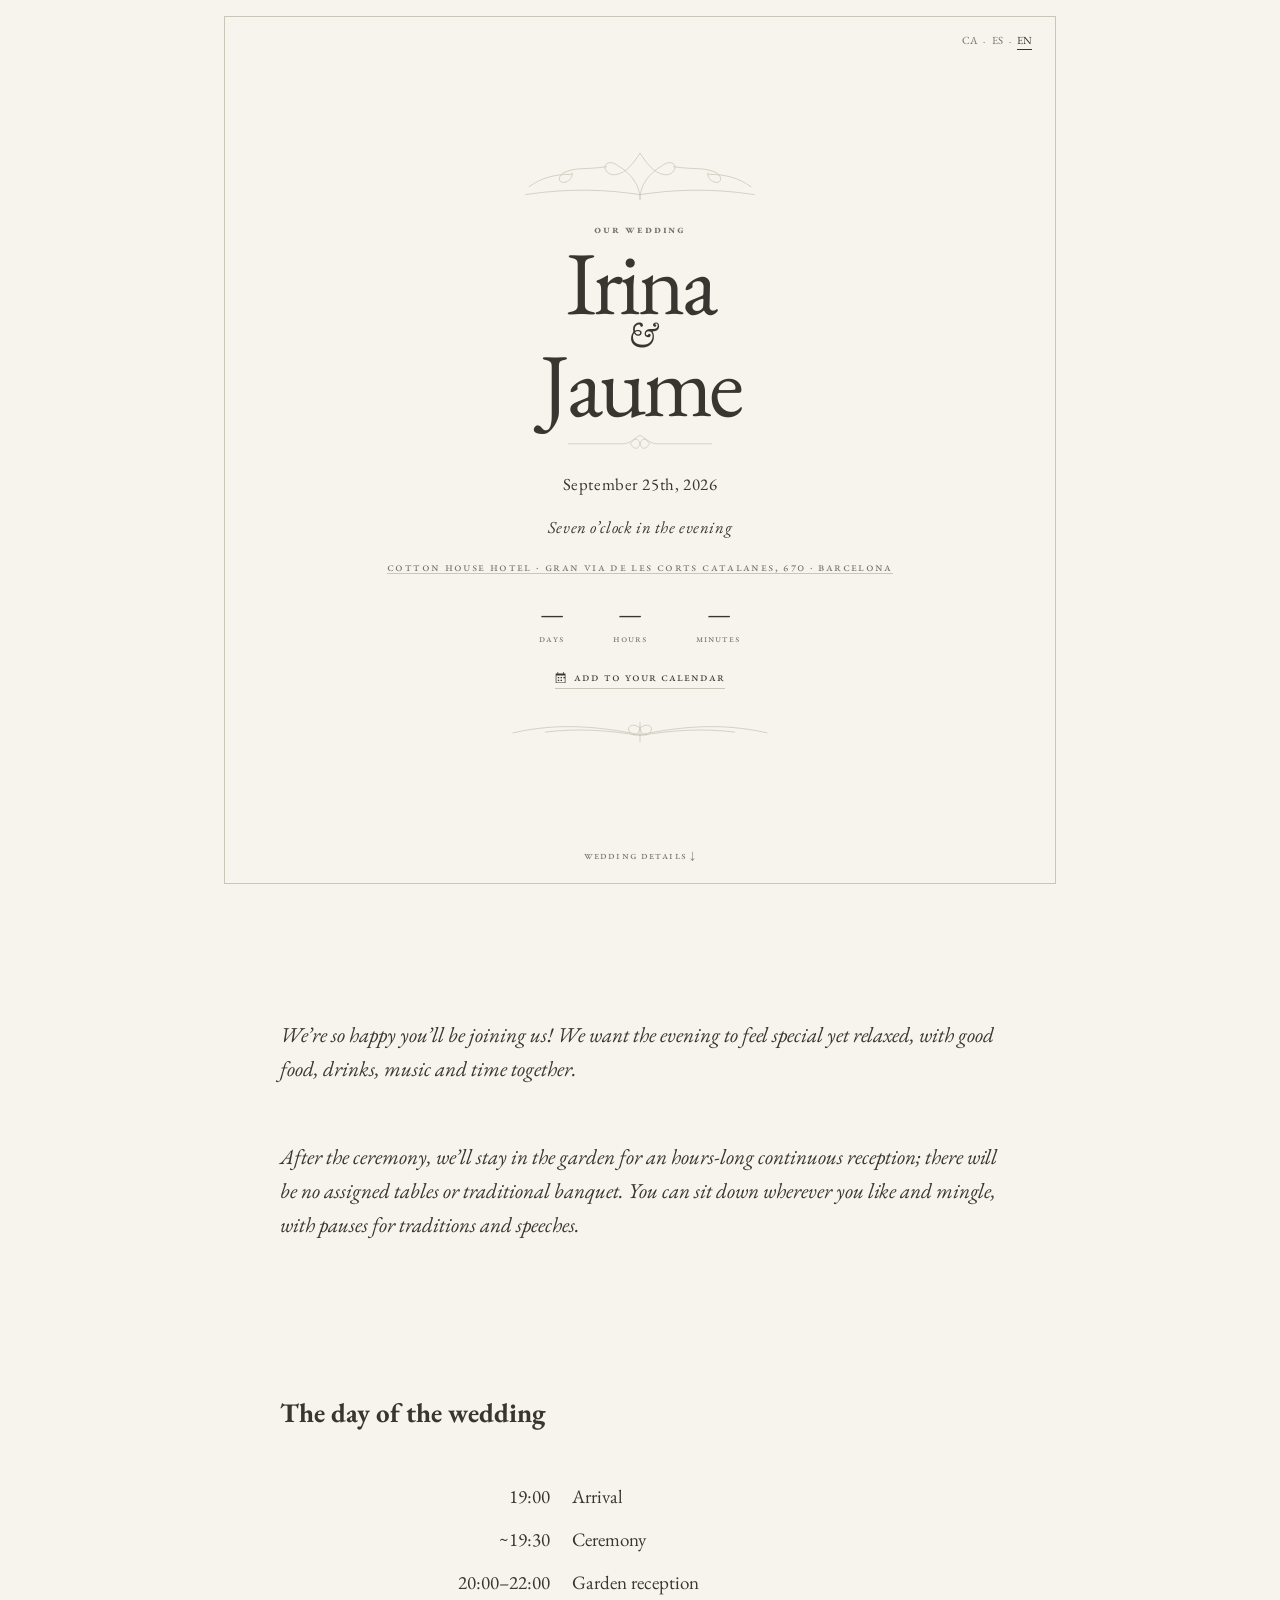
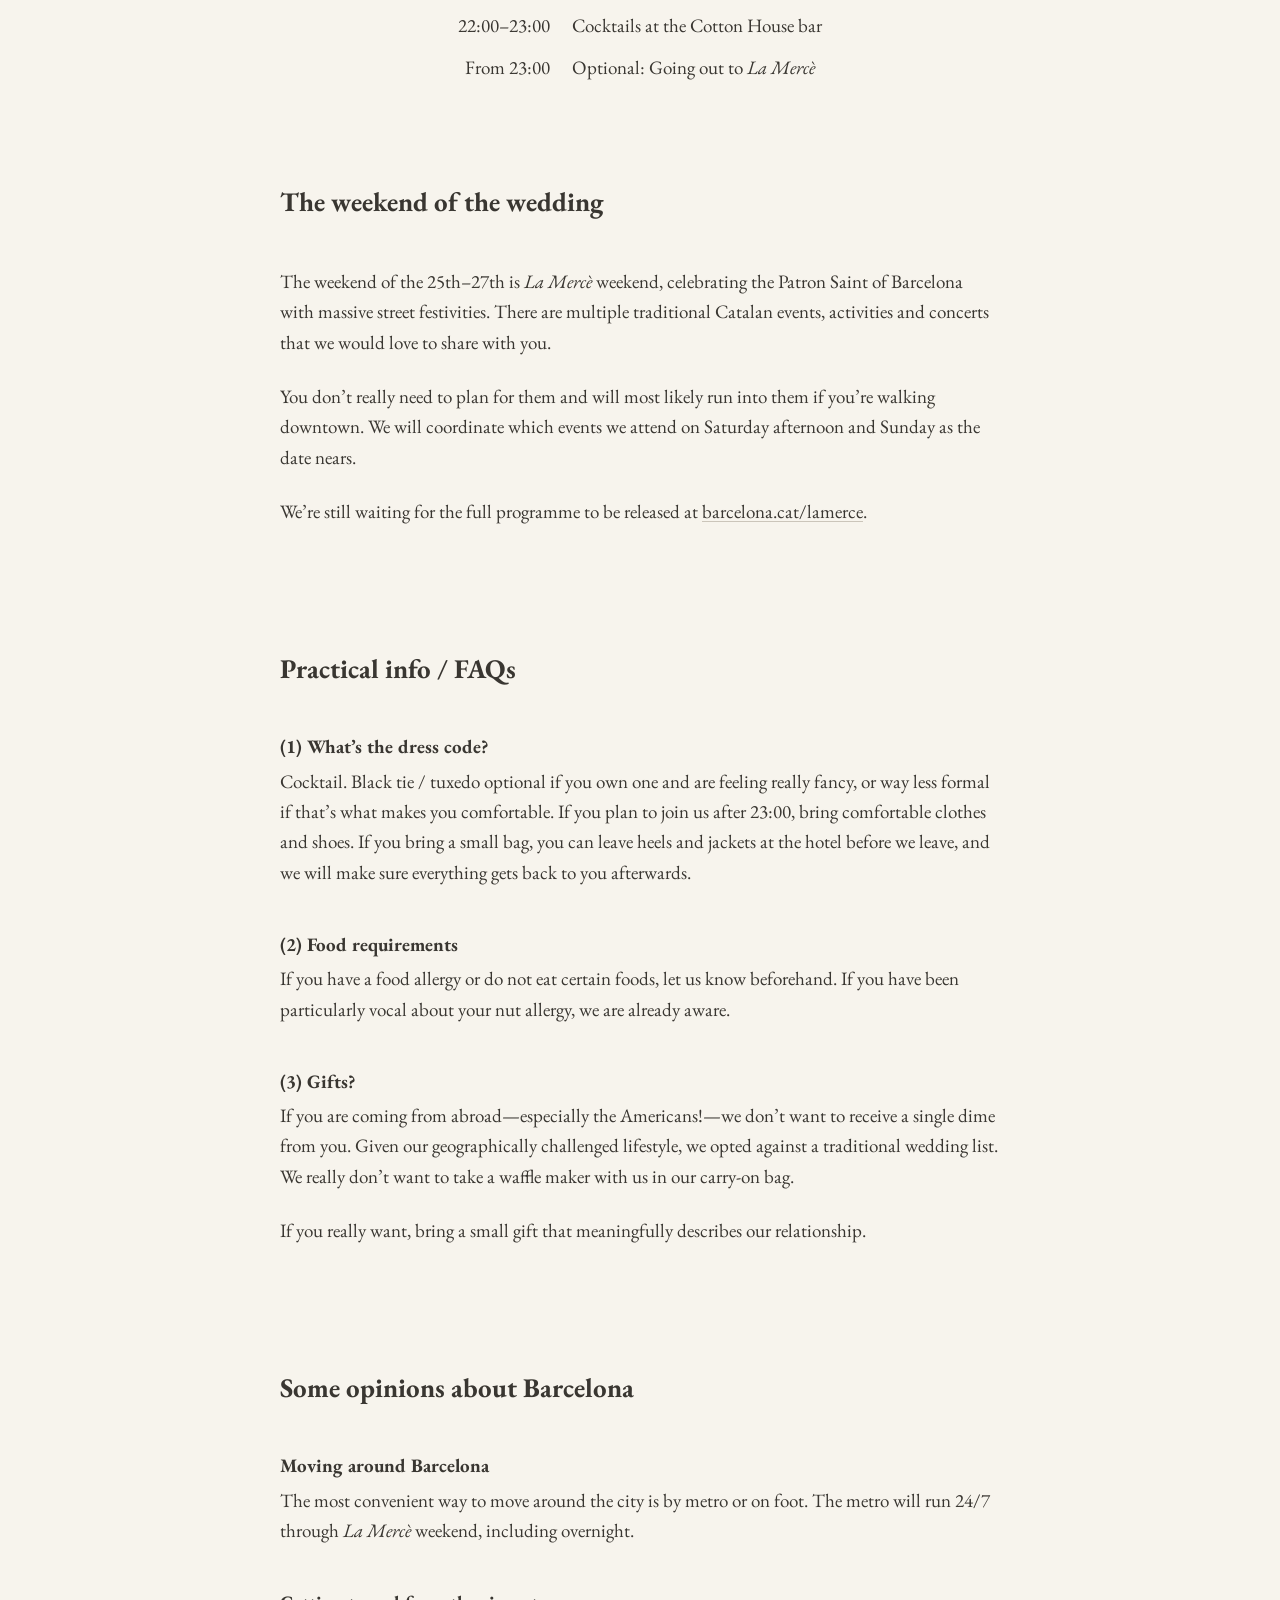
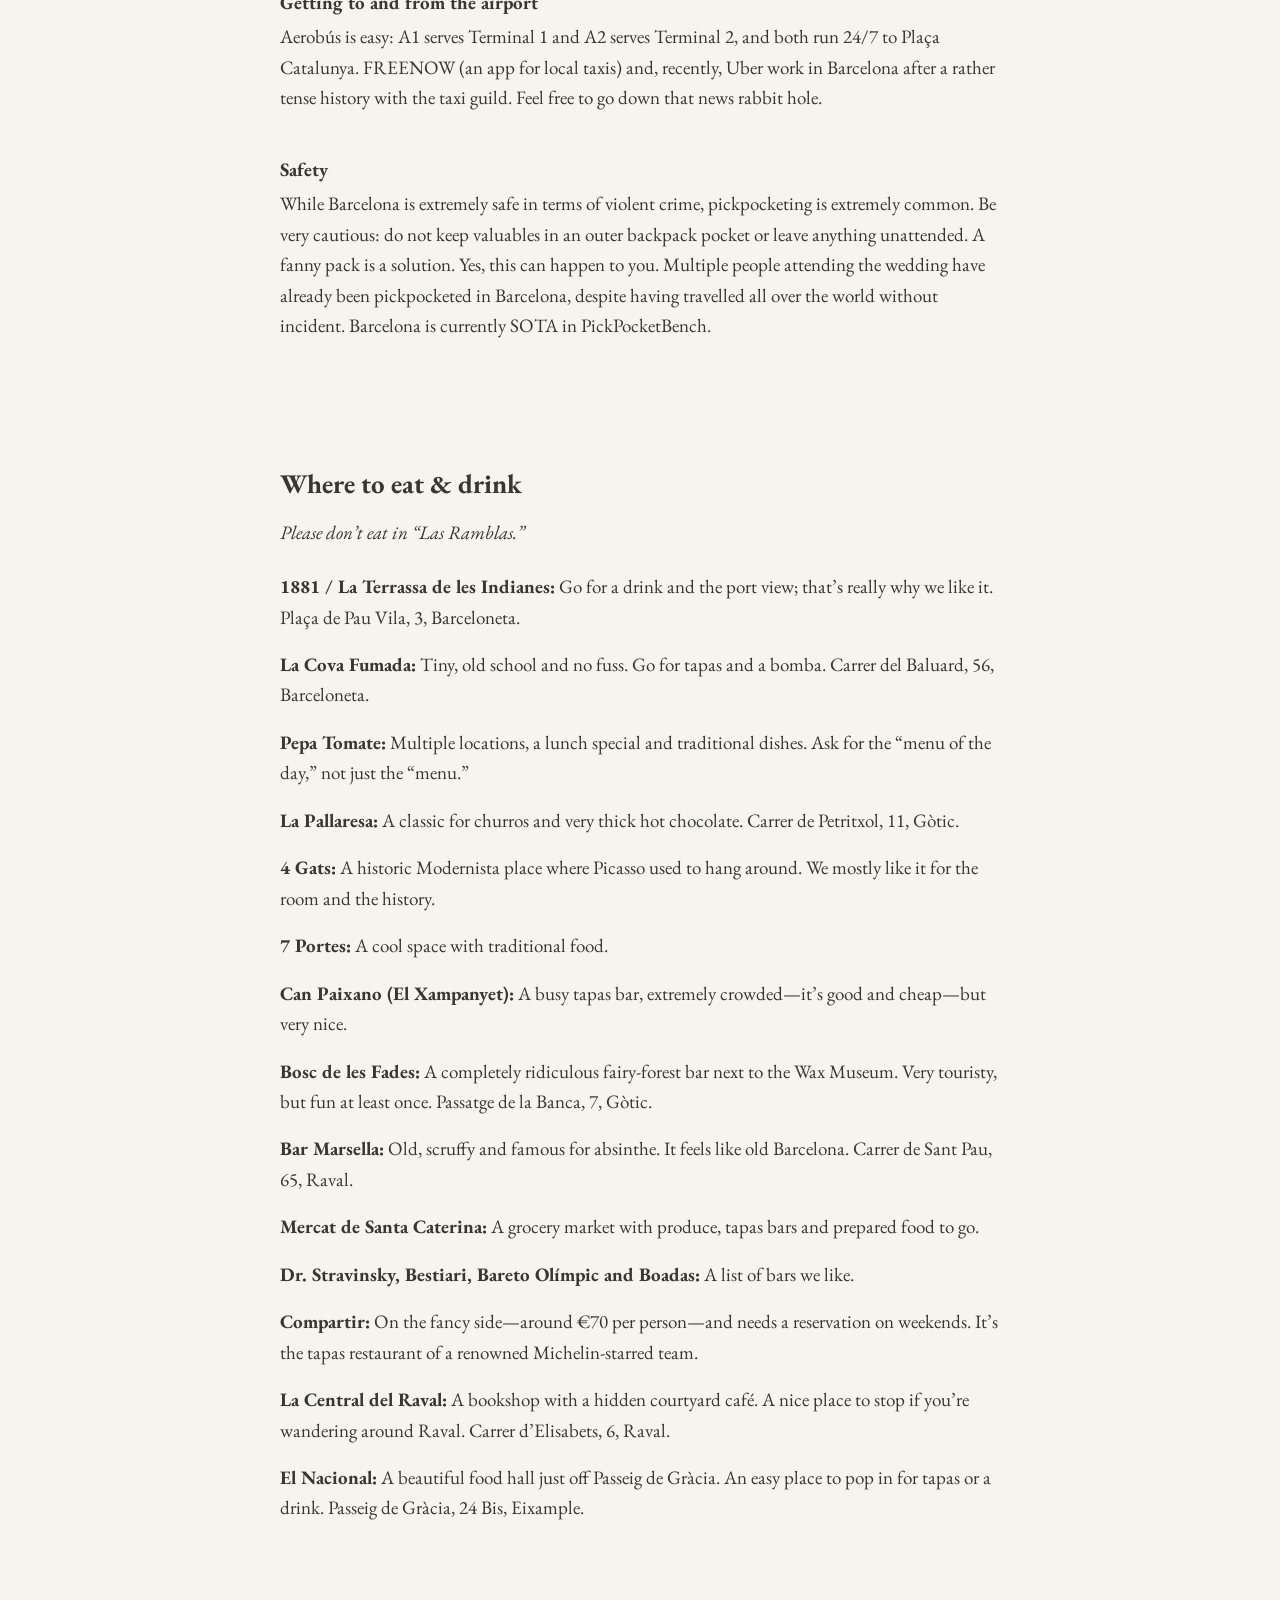
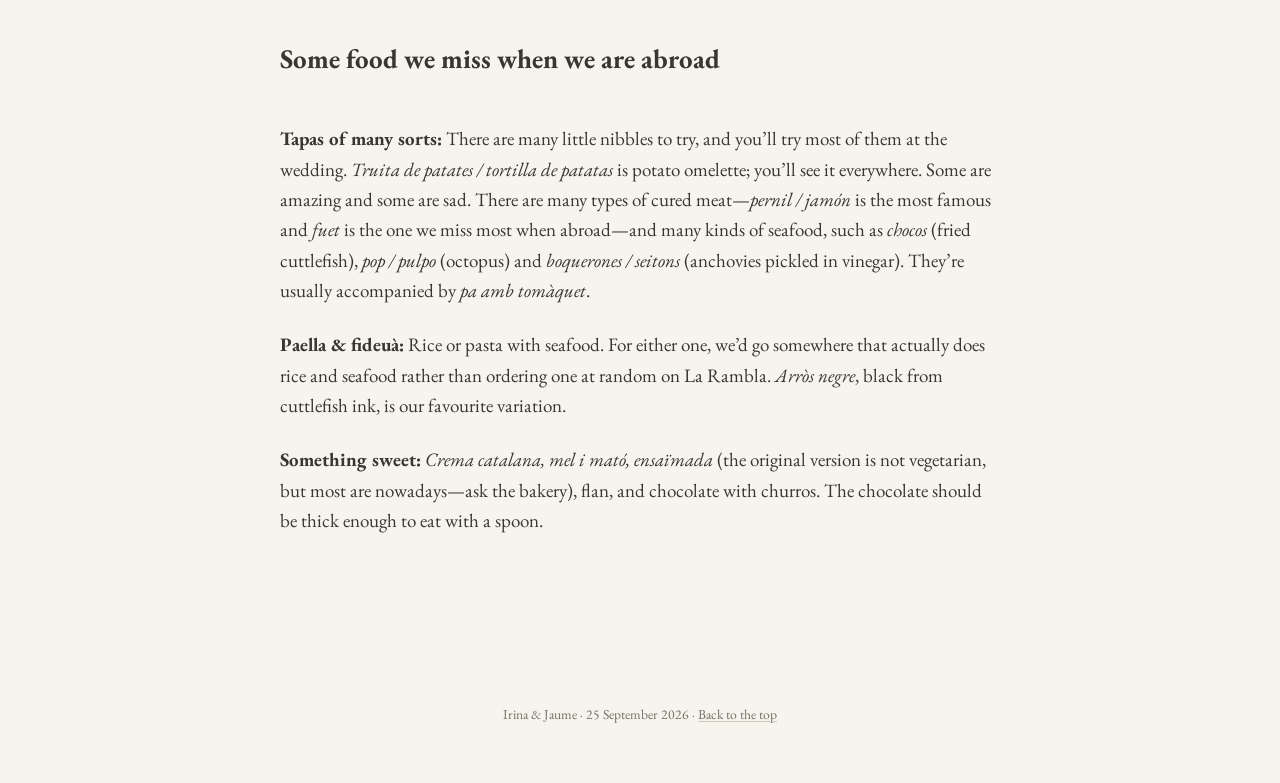
==== commit 2ef011ee: "Sync multilingual wedding details" ====
--- a/index.html
+++ b/index.html
@@ -12,15 +12,21 @@
   <script src="script.js" defer></script>
 </head>
 <body>
-  <a class="skip-link" href="#details">Skip to the wedding details</a>
+  <a class="skip-link" href="#details" data-i18n="skip">Skip to the wedding details</a>
 
   <header class="invitation" id="top">
+    <nav class="language-switch" aria-label="Language">
+      <button type="button" data-language="ca" aria-pressed="false">CA</button><span>·</span>
+      <button type="button" data-language="es" aria-pressed="false">ES</button><span>·</span>
+      <button type="button" data-language="en" aria-pressed="true">EN</button>
+    </nav>
+
     <div class="invitation-content">
       <svg class="flourish flourish-top" viewBox="0 0 320 62" aria-hidden="true">
         <path d="M160 55c0-21-15-34-29-42-9-5-16 2-10 9 6 7 18 3 26-5 6-6 10-12 13-17 3 5 7 11 13 17 8 8 20 12 26 5 6-7-1-14-10-9-14 8-29 21-29 42M121 16c-23 4-39 0-52 8-7 5-4 13 4 10 6-2 8-8 7-11M199 16c23 4 39 0 52 8 7 5 4 13-4 10-6-2-8-8-7-11M80 25c-20 0-36 4-51 15M240 25c20 0 36 4 51 15M25 49c53-8 95-6 135 0 40-6 82-8 135 0"/>
       </svg>
 
-      <p class="overline">Our wedding</p>
+      <p class="overline" data-i18n="wedding">Our wedding</p>
       <h1 class="names">
         <span>Irina</span>
         <i>&amp;</i>
@@ -31,20 +37,19 @@
         <path d="M0 11h68c8 0 12-4 22-11 10 7 14 11 22 11h68M78 11c5-8 10-7 12 0-2 7-7 8-12 0ZM102 11c-5-8-10-7-12 0 2 7 7 8 12 0Z"/>
       </svg>
 
-      <p class="date-line">Friday, the twenty-fifth of September</p>
-      <p class="date-line">two thousand and twenty-six</p>
-      <p class="time-line">Seven o’clock in the evening</p>
-      <a class="venue" href="https://www.google.com/maps/search/?api=1&amp;query=Cotton+House+Hotel+Gran+Via+de+les+Corts+Catalanes+670+Barcelona" target="_blank" rel="noreferrer">Cotton House Hotel · Barcelona</a>
+      <p class="date-line" data-i18n="date">September 25th, 2026</p>
+      <p class="time-line" data-i18n="time">Seven o’clock in the evening</p>
+      <a class="venue" href="https://www.google.com/maps/search/?api=1&amp;query=Cotton+House+Hotel+Gran+Via+de+les+Corts+Catalanes+670+Barcelona" target="_blank" rel="noreferrer">Cotton House Hotel · Gran Via de les Corts Catalanes, 670 · Barcelona</a>
 
       <div class="countdown" id="countdown" role="timer" aria-label="Countdown to the wedding">
-        <div><strong id="days">—</strong><span>Days</span></div>
-        <div><strong id="hours">—</strong><span>Hours</span></div>
-        <div><strong id="minutes">—</strong><span>Minutes</span></div>
+        <div><strong id="days">—</strong><span data-i18n="days">Days</span></div>
+        <div><strong id="hours">—</strong><span data-i18n="hours">Hours</span></div>
+        <div><strong id="minutes">—</strong><span data-i18n="minutes">Minutes</span></div>
       </div>
 
       <a class="calendar-button" href="save-the-date.ics" download>
         <svg viewBox="0 0 16 16" aria-hidden="true"><path d="M4.5 0v2h7V0h1v2H15v14H1V2h2.5V0h1ZM2 5v10h12V5H2Zm2 2h2v2H4V7Zm4 0h2v2H8V7Zm4 0h2v2h-2V7ZM4 11h2v2H4v-2Zm4 0h2v2H8v-2Z"/></svg>
-        Add to your calendar
+        <span data-i18n="calendar">Add to your calendar</span>
       </a>
 
       <svg class="flourish flourish-bottom" viewBox="0 0 320 38" aria-hidden="true">
@@ -52,24 +57,106 @@
       </svg>
     </div>
 
-    <a class="details-link" href="#details">Wedding details <span aria-hidden="true">↓</span></a>
+    <a class="details-link" href="#details"><span data-i18n="details">Wedding details</span> <span aria-hidden="true">↓</span></a>
   </header>
 
   <main class="document" id="details">
-    <div class="document-body">
+    <div class="document-body" data-language-content="ca" hidden>
+      <section class="introduction">
+        <p>Ens fa moltíssima il·lusió que ens acompanyeu! Volem que la nit sigui especial però relaxada, amb bon menjar, copes, música i temps junts.</p>
+        <p>Després de la cerimònia ens quedarem al jardí per a una recepció d’unes 3 hores; no hi haurà taules assignades ni un banquet tradicional. Podeu seure on vulgueu i anar xerrant amb tothom, amb pauses per a les tradicions i els discursos.</p>
+      </section>
+
+      <section>
+        <h2>El dia del casament</h2>
+        <div class="schedule">
+          <p><time>19:00</time><span>Arribada</span></p>
+          <p><time>~19:30</time><span>Cerimònia</span></p>
+          <p><time>20:00–22:00</time><span>Recepció al jardí</span></p>
+          <p><time>22:00–23:00</time><span>Còctels al bar del Cotton House</span></p>
+          <p><time>Des de les 23:00</time><span>Opcional: sortir per <i>La Mercè</i></span></p>
+        </div>
+      </section>
+
+      <section class="program-note">
+        <p>Encara estem esperant que publiquin el programa complet a la web per planejar on sortirem: <a href="https://www.barcelona.cat/lamerce/en" target="_blank" rel="noreferrer">barcelona.cat/lamerce</a>.</p>
+      </section>
+
+      <section>
+        <h2>Informació pràctica / Preguntes freqüents</h2>
+
+        <h3>(1) Quin és el codi de vestimenta?</h3>
+        <p>Còctel. Black tie / esmòquing opcional si en teniu un i us ve de gust anar realment elegants, o molt menys formal si és com us sentiu còmodes. Vestits llargs o curts. Si teniu previst venir amb nosaltres després de les 23:00, porteu roba i sabates còmodes. Si porteu una bossa petita, podeu deixar els talons i les jaquetes a l’hotel abans de marxar, i ens assegurarem que us ho tornin l’endemà o els dies següents.</p>
+
+        <h3>(2) Requisits alimentaris</h3>
+        <p>Si teniu alguna al·lèrgia alimentària o no mengeu certs aliments, aviseu-nos abans. Si heu estat especialment insistents amb la vostra al·lèrgia als fruits secs, ja ho sabem.</p>
+
+        <h3>(3) Regals?</h3>
+        <p>Si veniu de fora—especialment els que viuen a Amèrica!—no volem rebre ni un cèntim vostre. Donada la manca de localització geogràfica de la nostra vida, hem decidit no fer una llista de regals tradicional. No volem emportar-nos una torradora a l’equipatge de mà.</p>
+        <p>En comptes d’això, podeu fer-nos una transferència o pagament via:</p>
+        <ul class="payment-list">
+          <li>Bizum al +34 657 459 776 (Jaume) / +34 678 525 987 (Irina)</li>
+          <li>Venmo/Zelle al +1 424 402 2352 (Jaume) / +1 646 612 5999 (Irina)</li>
+          <li>Twint al 077 209 91 24 (Jaume)</li>
+        </ul>
+      </section>
+    </div>
+
+    <div class="document-body" data-language-content="es" hidden>
+      <section class="introduction">
+        <p>¡Nos hace muchísima ilusión que nos acompañéis! Queremos que la noche sea especial pero relajada, con buena comida, copas, música y tiempo juntos.</p>
+        <p>Después de la ceremonia nos quedaremos en el jardín para una recepción continua de varias horas; no habrá mesas asignadas ni un banquete tradicional. Podéis sentaros donde queráis e ir cambiando de zona, con pausas para las tradiciones y los discursos.</p>
+      </section>
+
+      <section>
+        <h2>El día de la boda</h2>
+        <div class="schedule">
+          <p><time>19:00</time><span>Llegada</span></p>
+          <p><time>~19:30</time><span>Ceremonia</span></p>
+          <p><time>20:00–22:00</time><span>Recepción en el jardín</span></p>
+          <p><time>22:00–23:00</time><span>Cócteles en el bar del Cotton House</span></p>
+          <p><time>Desde las 23:00</time><span>Opcional: salir por <i>La Mercè</i></span></p>
+        </div>
+      </section>
+
+      <section class="program-note">
+        <p>Todavía estamos esperando a que publiquen el programa completo en la web para hacer planes: <a href="https://www.barcelona.cat/lamerce/en" target="_blank" rel="noreferrer">barcelona.cat/lamerce</a>.</p>
+      </section>
+
+      <section>
+        <h2>Información práctica / Preguntas frecuentes</h2>
+
+        <h3>(1) ¿Cuál es el código de vestimenta?</h3>
+        <p>Cóctel. Black tie / esmoquin opcional si tenéis uno y os apetece ir realmente elegantes, o mucho menos formal si es como os sentís cómodos. Vestidos largos o cortos. Si pensáis venir con nosotros después de las 23:00, traed ropa y zapatos cómodos. Si lleváis un bolso pequeño, podéis dejar los tacones y las chaquetas en el hotel antes de que salgamos, y nos aseguraremos de que os lo devuelvan al día siguiente o en los días siguientes.</p>
+
+        <h3>(2) Requisitos alimentarios</h3>
+        <p>Si tenéis alguna alergia alimentaria o no coméis ciertos alimentos, avisadnos con antelación. Si habéis sido especialmente insistentes con vuestra alergia a los frutos secos, ya lo sabemos.</p>
+
+        <h3>(3) ¿Regalos?</h3>
+        <p>Dado nuestro estilo de vida geográficamente deslocalizado, hemos decidido no hacer una lista de boda tradicional. De verdad, no queremos llevarnos una tostadora en el equipaje de mano.</p>
+        <p>En vez de esto, podéis hacernos una transferencia o pago vía:</p>
+        <ul class="payment-list">
+          <li>Bizum al +34 657 459 776 (Jaume) / +34 678 525 987 (Irina)</li>
+          <li>Venmo/Zelle al +1 424 402 2352 (Jaume) / +1 646 612 5999 (Irina)</li>
+          <li>Twint al 077 209 91 24 (Jaume)</li>
+        </ul>
+      </section>
+    </div>
+
+    <div class="document-body" data-language-content="en">
       <section class="introduction">
         <p>We’re so happy you’ll be joining us! We want the evening to feel special yet relaxed, with good food, drinks, music and time together.</p>
-        <p>After the ceremony, we’ll stay in the garden for an extended continuous reception. There will be no assigned tables or traditional banquet. You can sit down wherever you like and mingle, with pauses for traditions and speeches.</p>
-      </section>
-
-      <section id="the-day">
+        <p>After the ceremony, we’ll stay in the garden for an hours-long continuous reception; there will be no assigned tables or traditional banquet. You can sit down wherever you like and mingle, with pauses for traditions and speeches.</p>
+      </section>
+
+      <section>
         <h2>The day of the wedding</h2>
         <div class="schedule">
-          <p><time datetime="2026-09-25T19:00:00+02:00">19:00</time><span>Arrival</span></p>
-          <p><time datetime="2026-09-25T19:30:00+02:00">~19:30</time><span>Ceremony</span></p>
-          <p><time datetime="2026-09-25T20:00:00+02:00">20:00–22:00</time><span>Garden reception</span></p>
-          <p><time datetime="2026-09-25T22:00:00+02:00">22:00–23:00</time><span>Cocktails at the Cotton House bar</span></p>
-          <p><time datetime="2026-09-25T23:00:00+02:00">From 23:00</time><span>Optional: Going out to <i>La Mercè</i></span></p>
+          <p><time>19:00</time><span>Arrival</span></p>
+          <p><time>~19:30</time><span>Ceremony</span></p>
+          <p><time>20:00–22:00</time><span>Garden reception</span></p>
+          <p><time>22:00–23:00</time><span>Cocktails at the Cotton House bar</span></p>
+          <p><time>From 23:00</time><span>Optional: Going out to <i>La Mercè</i></span></p>
         </div>
       </section>
 
@@ -83,14 +170,14 @@
       <section>
         <h2>Practical info / FAQs</h2>
 
-        <h3>What’s the dress code?</h3>
-        <p>Cocktail. Black tie or a tuxedo is optional if you own one and are feeling really fancy, or way less formal if that’s what makes you comfortable. If you plan to join us after 23:00, bring comfortable clothes and shoes. If you bring a small bag, you can leave heels and jackets at the hotel before we leave, and we will make sure everything gets back to you afterwards.</p>
-
-        <h3>Food requirements</h3>
+        <h3>(1) What’s the dress code?</h3>
+        <p>Cocktail. Black tie / tuxedo optional if you own one and are feeling really fancy, or way less formal if that’s what makes you comfortable. If you plan to join us after 23:00, bring comfortable clothes and shoes. If you bring a small bag, you can leave heels and jackets at the hotel before we leave, and we will make sure everything gets back to you afterwards.</p>
+
+        <h3>(2) Food requirements</h3>
         <p>If you have a food allergy or do not eat certain foods, let us know beforehand. If you have been particularly vocal about your nut allergy, we are already aware.</p>
 
-        <h3>Gifts?</h3>
-        <p>If you are coming from abroad—especially the Americans—we don’t want to receive a single dime from you. Given our geographically challenged lifestyle, we opted against a traditional wedding list. We really don’t want to take a waffle maker with us in our carry-on bag.</p>
+        <h3>(3) Gifts?</h3>
+        <p>If you are coming from abroad—especially the Americans!—we don’t want to receive a single dime from you. Given our geographically challenged lifestyle, we opted against a traditional wedding list. We really don’t want to take a waffle maker with us in our carry-on bag.</p>
         <p>If you really want, bring a small gift that meaningfully describes our relationship.</p>
       </section>
 
@@ -98,7 +185,7 @@
         <h2>Some opinions about Barcelona</h2>
 
         <h3>Moving around Barcelona</h3>
-        <p>The most convenient way to move around the city is by metro or on foot. The metro will run continuously through <i>La Mercè</i> weekend, including overnight.</p>
+        <p>The most convenient way to move around the city is by metro or on foot. The metro will run 24/7 through <i>La Mercè</i> weekend, including overnight.</p>
 
         <h3>Getting to and from the airport</h3>
         <p>Aerobús is easy: A1 serves Terminal 1 and A2 serves Terminal 2, and both run 24/7 to Plaça Catalunya. FREENOW (an app for local taxis) and, recently, Uber work in Barcelona after a rather tense history with the taxi guild. Feel free to go down that news rabbit hole.</p>
@@ -114,13 +201,14 @@
         <div class="recommendations">
           <p><strong>1881 / La Terrassa de les Indianes:</strong> Go for a drink and the port view; that’s really why we like it. Plaça de Pau Vila, 3, Barceloneta.</p>
           <p><strong>La Cova Fumada:</strong> Tiny, old school and no fuss. Go for tapas and a bomba. Carrer del Baluard, 56, Barceloneta.</p>
-          <p><strong>Pepa Tomate:</strong> Multiple locations, a lunch special and traditional dishes.</p>
+          <p><strong>Pepa Tomate:</strong> Multiple locations, a lunch special and traditional dishes. Ask for the “menu of the day,” not just the “menu.”</p>
           <p><strong>La Pallaresa:</strong> A classic for churros and very thick hot chocolate. Carrer de Petritxol, 11, Gòtic.</p>
-          <p><strong>Els 4Gats:</strong> A historic Modernista place where Picasso used to hang around. We mostly like it for the room and the history.</p>
-          <p><strong>7 Portes:</strong> A beautiful space with traditional food.</p>
-          <p><strong>Can Paixano / El Xampanyet:</strong> Busy tapas bars, extremely crowded, good and cheap, and very lively.</p>
+          <p><strong>4 Gats:</strong> A historic Modernista place where Picasso used to hang around. We mostly like it for the room and the history.</p>
+          <p><strong>7 Portes:</strong> A cool space with traditional food.</p>
+          <p><strong>Can Paixano (El Xampanyet):</strong> A busy tapas bar, extremely crowded—it’s good and cheap—but very nice.</p>
           <p><strong>Bosc de les Fades:</strong> A completely ridiculous fairy-forest bar next to the Wax Museum. Very touristy, but fun at least once. Passatge de la Banca, 7, Gòtic.</p>
           <p><strong>Bar Marsella:</strong> Old, scruffy and famous for absinthe. It feels like old Barcelona. Carrer de Sant Pau, 65, Raval.</p>
+          <p><strong>Mercat de Santa Caterina:</strong> A grocery market with produce, tapas bars and prepared food to go.</p>
           <p><strong>Dr. Stravinsky, Bestiari, Bareto Olímpic and Boadas:</strong> A list of bars we like.</p>
           <p><strong>Compartir:</strong> On the fancy side—around €70 per person—and needs a reservation on weekends. It’s the tapas restaurant of a renowned Michelin-starred team.</p>
           <p><strong>La Central del Raval:</strong> A bookshop with a hidden courtyard café. A nice place to stop if you’re wandering around Raval. Carrer d’Elisabets, 6, Raval.</p>
@@ -140,7 +228,7 @@
     </div>
 
     <footer>
-      <p>Irina &amp; Jaume · 25 September 2026 · <a href="#top">Back to the top</a></p>
+      <p><span data-i18n="footer">Irina &amp; Jaume · 25 September 2026</span> · <a href="#top" data-i18n="top">Back to the top</a></p>
     </footer>
   </main>
 </body>
--- a/styles.css
+++ b/styles.css
@@ -70,6 +70,34 @@
   pointer-events: none;
 }
 
+.language-switch {
+  position: absolute;
+  top: 2rem;
+  right: 1.5rem;
+  z-index: 3;
+  display: flex;
+  align-items: center;
+  gap: 0.35rem;
+  color: var(--quiet);
+  font-size: 0.68rem;
+  letter-spacing: 0.08em;
+}
+
+.language-switch button {
+  padding: 0;
+  border: 0;
+  border-bottom: 1px solid transparent;
+  background: transparent;
+  color: inherit;
+  cursor: pointer;
+  font: inherit;
+}
+
+.language-switch button[aria-pressed="true"] {
+  border-bottom-color: currentColor;
+  color: var(--ink);
+}
+
 .invitation-content {
   position: relative;
   z-index: 1;
@@ -215,10 +243,14 @@
   padding: 1rem 0 4rem;
 }
 
+.document-body[hidden] { display: none; }
+
 section {
   margin: 0;
   padding: clamp(4.5rem, 8vw, 7.5rem) 0 0;
 }
+
+.program-note { padding-top: 3rem; }
 
 .introduction {
   font-size: 1.12em;
@@ -269,6 +301,13 @@
 
 .recommendations p { margin-bottom: 0.9em; }
 
+.payment-list {
+  margin: -0.35em 0 1.25em;
+  padding-left: 1.4em;
+}
+
+.payment-list li { margin-bottom: 0.35em; }
+
 strong { font-weight: 700; }
 
 footer {
@@ -297,6 +336,11 @@
 
   .invitation::before { inset: 0.5rem 0; }
 
+  .language-switch {
+    top: 1.35rem;
+    right: 1rem;
+  }
+
   .names {
     font-size: clamp(3.7rem, 18vw, 5.3rem);
     line-height: 0.75;
@@ -312,7 +356,7 @@
   }
 
   .schedule {
-    grid-template-columns: 6.5rem minmax(0, 1fr);
+    grid-template-columns: max-content minmax(0, 1fr);
     justify-content: stretch;
     gap: 0.65em 0.9rem;
   }
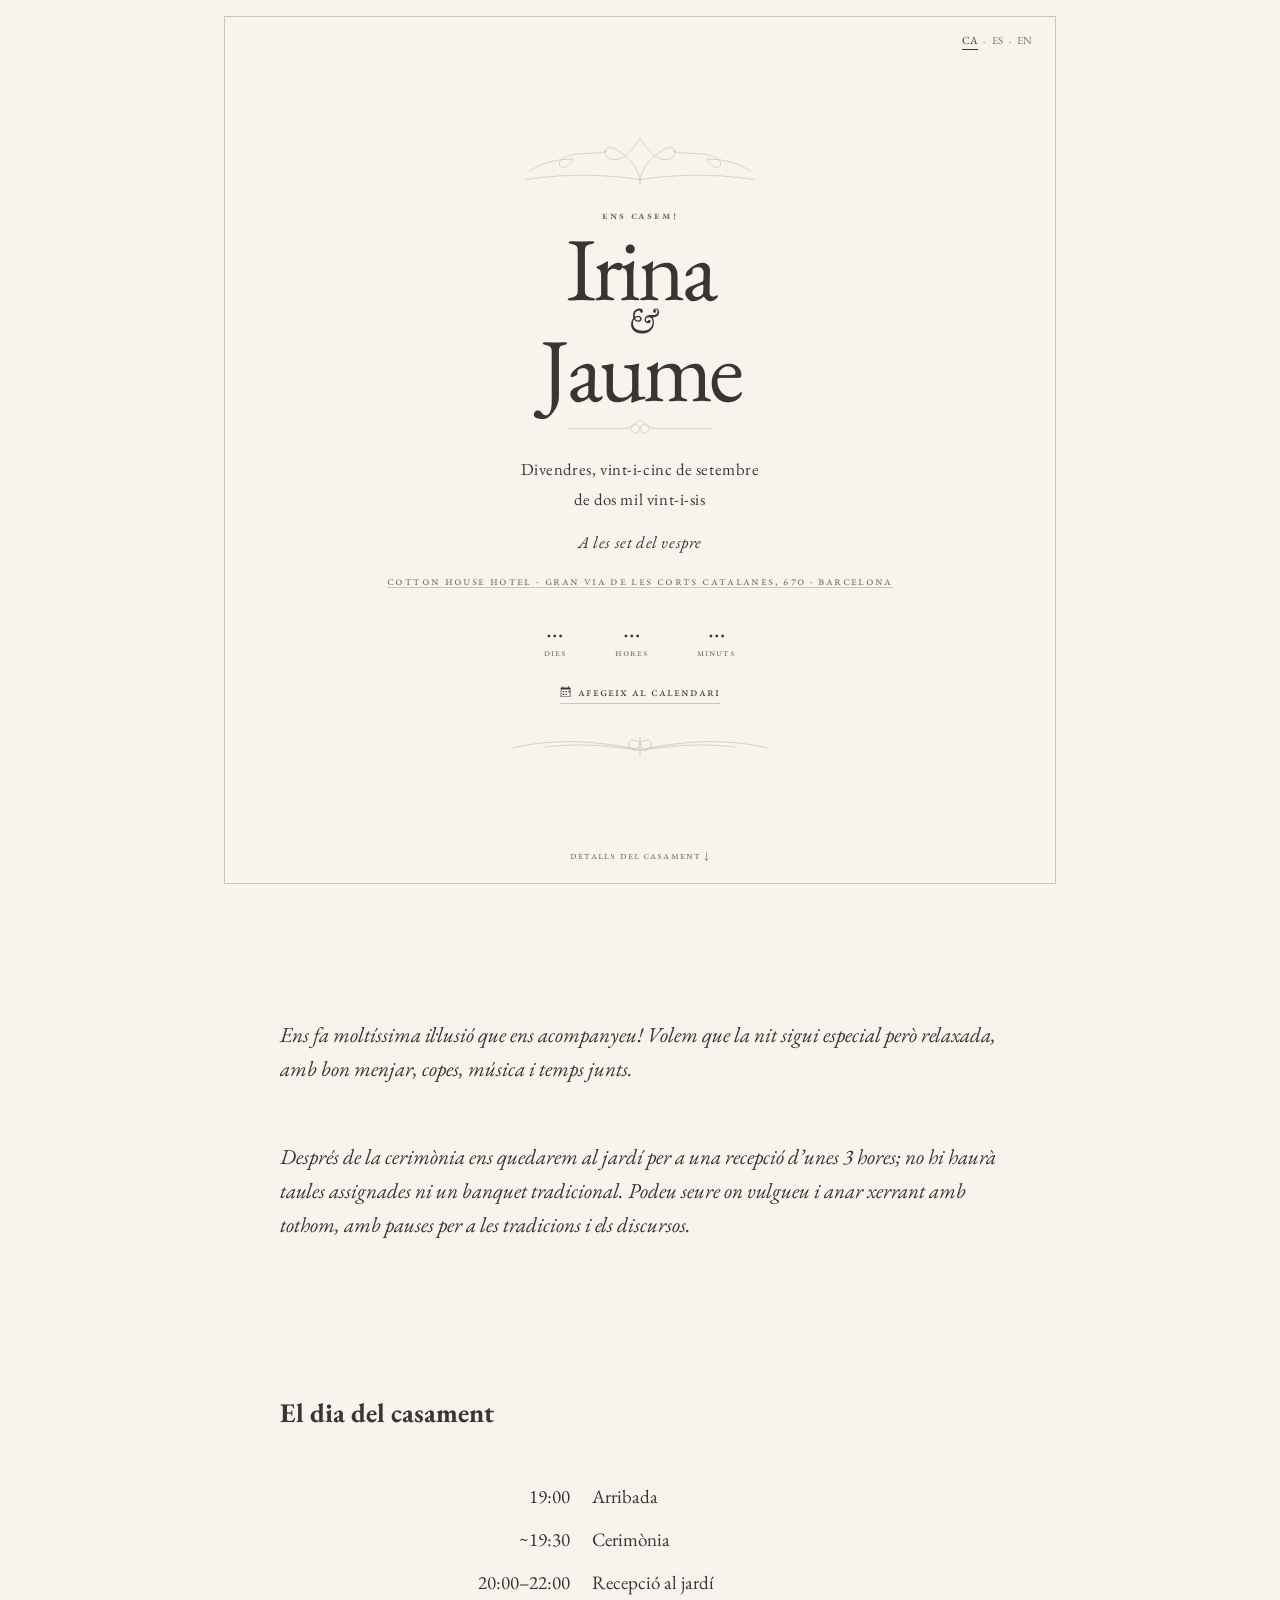
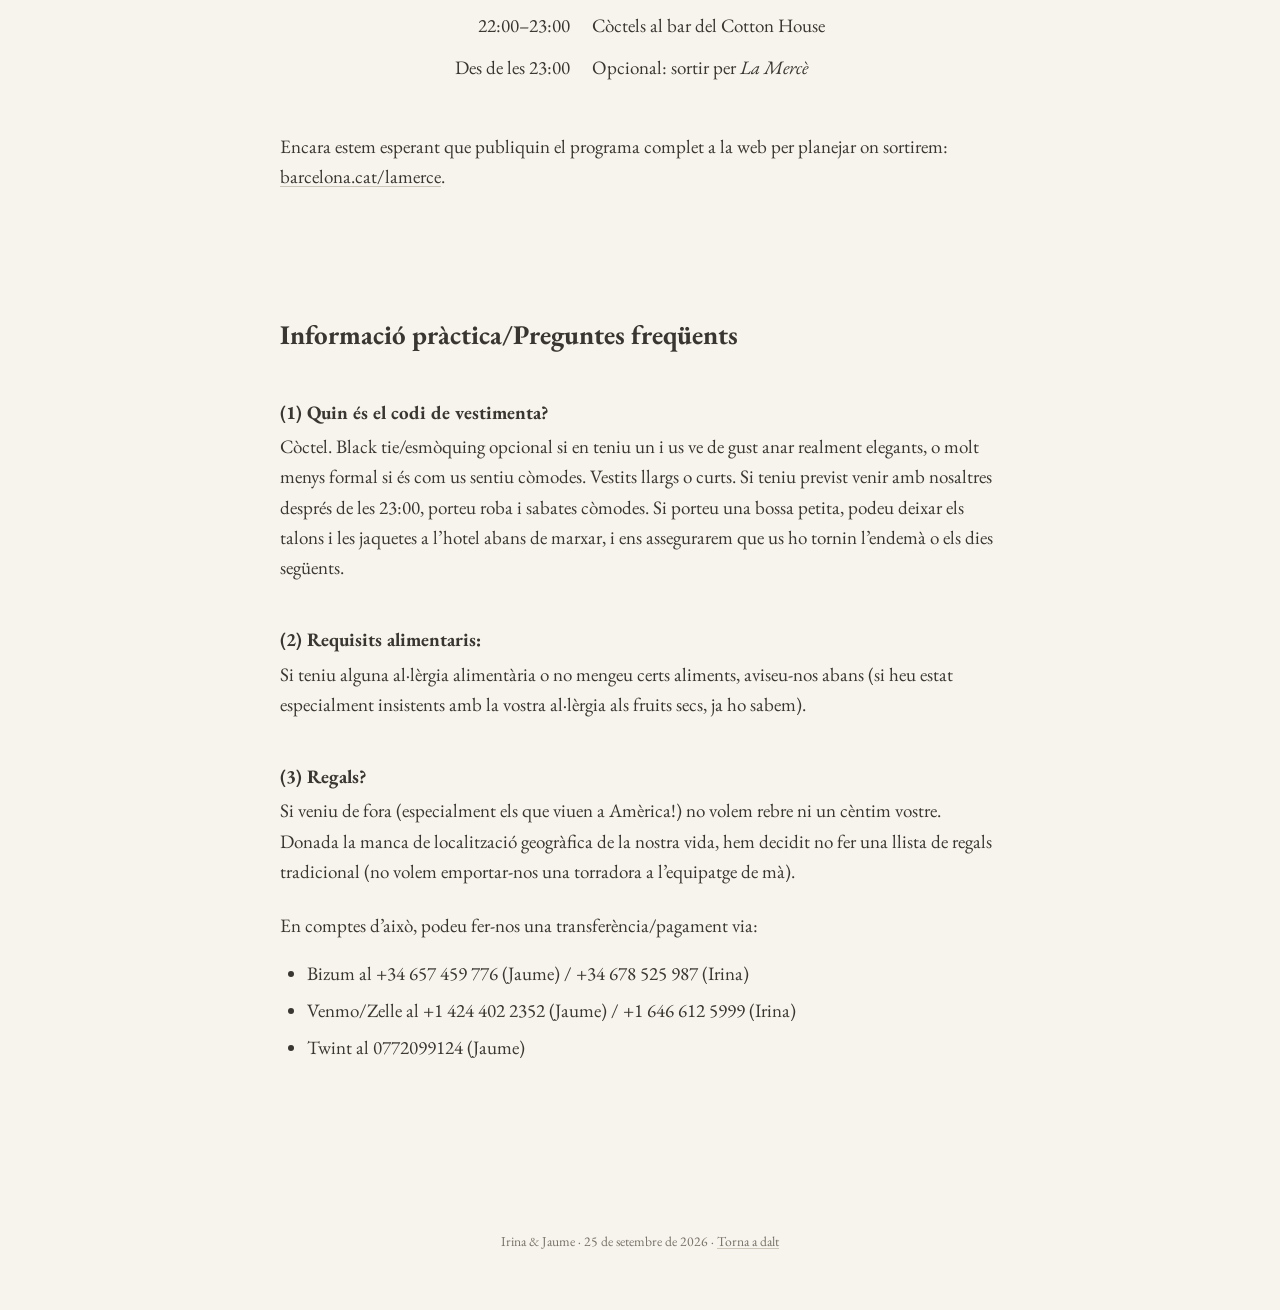
==== commit 53bc0129: "Sync Catalan default update" ====
--- a/index.html
+++ b/index.html
@@ -1,24 +1,24 @@
 <!DOCTYPE html>
-<html lang="en">
+<html lang="ca">
 <head>
   <meta charset="utf-8">
   <meta name="viewport" content="width=device-width, initial-scale=1">
   <meta name="robots" content="noindex, nofollow">
   <meta name="theme-color" content="#f7f4ed">
-  <meta name="description" content="Irina and Jaume are getting married in Barcelona on September 25th, 2026.">
-  <title>Irina &amp; Jaume — Barcelona 2026</title>
+  <meta name="description" content="L’Irina i en Jaume es casen a Barcelona el 25 de setembre de 2026.">
+  <title>Irina &amp; Jaume · Barcelona 2026</title>
   <link rel="canonical" href="https://irinaijaume.cat/">
   <link rel="stylesheet" href="styles.css">
   <script src="script.js" defer></script>
 </head>
 <body>
-  <a class="skip-link" href="#details" data-i18n="skip">Skip to the wedding details</a>
+  <a class="skip-link" href="#details" data-i18n="skip">Vés als detalls del casament</a>
 
   <header class="invitation" id="top">
-    <nav class="language-switch" aria-label="Language">
-      <button type="button" data-language="ca" aria-pressed="false">CA</button><span>·</span>
+    <nav class="language-switch" aria-label="Idioma">
+      <button type="button" data-language="ca" aria-pressed="true">CA</button><span>·</span>
       <button type="button" data-language="es" aria-pressed="false">ES</button><span>·</span>
-      <button type="button" data-language="en" aria-pressed="true">EN</button>
+      <button type="button" data-language="en" aria-pressed="false">EN</button>
     </nav>
 
     <div class="invitation-content">
@@ -26,7 +26,7 @@
         <path d="M160 55c0-21-15-34-29-42-9-5-16 2-10 9 6 7 18 3 26-5 6-6 10-12 13-17 3 5 7 11 13 17 8 8 20 12 26 5 6-7-1-14-10-9-14 8-29 21-29 42M121 16c-23 4-39 0-52 8-7 5-4 13 4 10 6-2 8-8 7-11M199 16c23 4 39 0 52 8 7 5 4 13-4 10-6-2-8-8-7-11M80 25c-20 0-36 4-51 15M240 25c20 0 36 4 51 15M25 49c53-8 95-6 135 0 40-6 82-8 135 0"/>
       </svg>
 
-      <p class="overline" data-i18n="wedding">Our wedding</p>
+      <p class="overline" data-i18n="wedding">Ens casem!</p>
       <h1 class="names">
         <span>Irina</span>
         <i>&amp;</i>
@@ -37,19 +37,20 @@
         <path d="M0 11h68c8 0 12-4 22-11 10 7 14 11 22 11h68M78 11c5-8 10-7 12 0-2 7-7 8-12 0ZM102 11c-5-8-10-7-12 0 2 7 7 8 12 0Z"/>
       </svg>
 
-      <p class="date-line" data-i18n="date">September 25th, 2026</p>
-      <p class="time-line" data-i18n="time">Seven o’clock in the evening</p>
+      <p class="date-line" data-i18n="dateFirst">Divendres, vint-i-cinc de setembre</p>
+      <p class="date-line" data-i18n="dateSecond">de dos mil vint-i-sis</p>
+      <p class="time-line" data-i18n="time">A les set del vespre</p>
       <a class="venue" href="https://www.google.com/maps/search/?api=1&amp;query=Cotton+House+Hotel+Gran+Via+de+les+Corts+Catalanes+670+Barcelona" target="_blank" rel="noreferrer">Cotton House Hotel · Gran Via de les Corts Catalanes, 670 · Barcelona</a>
 
-      <div class="countdown" id="countdown" role="timer" aria-label="Countdown to the wedding">
-        <div><strong id="days">—</strong><span data-i18n="days">Days</span></div>
-        <div><strong id="hours">—</strong><span data-i18n="hours">Hours</span></div>
-        <div><strong id="minutes">—</strong><span data-i18n="minutes">Minutes</span></div>
+      <div class="countdown" id="countdown" role="timer" aria-label="Compte enrere per al casament">
+        <div><strong id="days">…</strong><span data-i18n="days">Dies</span></div>
+        <div><strong id="hours">…</strong><span data-i18n="hours">Hores</span></div>
+        <div><strong id="minutes">…</strong><span data-i18n="minutes">Minuts</span></div>
       </div>
 
       <a class="calendar-button" href="save-the-date.ics" download>
         <svg viewBox="0 0 16 16" aria-hidden="true"><path d="M4.5 0v2h7V0h1v2H15v14H1V2h2.5V0h1ZM2 5v10h12V5H2Zm2 2h2v2H4V7Zm4 0h2v2H8V7Zm4 0h2v2h-2V7ZM4 11h2v2H4v-2Zm4 0h2v2H8v-2Z"/></svg>
-        <span data-i18n="calendar">Add to your calendar</span>
+        <span data-i18n="calendar">Afegeix al calendari</span>
       </a>
 
       <svg class="flourish flourish-bottom" viewBox="0 0 320 38" aria-hidden="true">
@@ -57,11 +58,11 @@
       </svg>
     </div>
 
-    <a class="details-link" href="#details"><span data-i18n="details">Wedding details</span> <span aria-hidden="true">↓</span></a>
+    <a class="details-link" href="#details"><span data-i18n="details">Detalls del casament</span> <span aria-hidden="true">↓</span></a>
   </header>
 
   <main class="document" id="details">
-    <div class="document-body" data-language-content="ca" hidden>
+    <div class="document-body" data-language-content="ca">
       <section class="introduction">
         <p>Ens fa moltíssima il·lusió que ens acompanyeu! Volem que la nit sigui especial però relaxada, amb bon menjar, copes, música i temps junts.</p>
         <p>Després de la cerimònia ens quedarem al jardí per a una recepció d’unes 3 hores; no hi haurà taules assignades ni un banquet tradicional. Podeu seure on vulgueu i anar xerrant amb tothom, amb pauses per a les tradicions i els discursos.</p>
@@ -83,21 +84,21 @@
       </section>
 
       <section>
-        <h2>Informació pràctica / Preguntes freqüents</h2>
+        <h2>Informació pràctica/Preguntes freqüents</h2>
 
         <h3>(1) Quin és el codi de vestimenta?</h3>
-        <p>Còctel. Black tie / esmòquing opcional si en teniu un i us ve de gust anar realment elegants, o molt menys formal si és com us sentiu còmodes. Vestits llargs o curts. Si teniu previst venir amb nosaltres després de les 23:00, porteu roba i sabates còmodes. Si porteu una bossa petita, podeu deixar els talons i les jaquetes a l’hotel abans de marxar, i ens assegurarem que us ho tornin l’endemà o els dies següents.</p>
-
-        <h3>(2) Requisits alimentaris</h3>
-        <p>Si teniu alguna al·lèrgia alimentària o no mengeu certs aliments, aviseu-nos abans. Si heu estat especialment insistents amb la vostra al·lèrgia als fruits secs, ja ho sabem.</p>
+        <p>Còctel. Black tie/esmòquing opcional si en teniu un i us ve de gust anar realment elegants, o molt menys formal si és com us sentiu còmodes. Vestits llargs o curts. Si teniu previst venir amb nosaltres després de les 23:00, porteu roba i sabates còmodes. Si porteu una bossa petita, podeu deixar els talons i les jaquetes a l’hotel abans de marxar, i ens assegurarem que us ho tornin l’endemà o els dies següents.</p>
+
+        <h3>(2) Requisits alimentaris:</h3>
+        <p>Si teniu alguna al·lèrgia alimentària o no mengeu certs aliments, aviseu-nos abans (si heu estat especialment insistents amb la vostra al·lèrgia als fruits secs, ja ho sabem).</p>
 
         <h3>(3) Regals?</h3>
-        <p>Si veniu de fora—especialment els que viuen a Amèrica!—no volem rebre ni un cèntim vostre. Donada la manca de localització geogràfica de la nostra vida, hem decidit no fer una llista de regals tradicional. No volem emportar-nos una torradora a l’equipatge de mà.</p>
-        <p>En comptes d’això, podeu fer-nos una transferència o pagament via:</p>
+        <p>Si veniu de fora (especialment els que viuen a Amèrica!) no volem rebre ni un cèntim vostre. Donada la manca de localització geogràfica de la nostra vida, hem decidit no fer una llista de regals tradicional (no volem emportar-nos una torradora a l’equipatge de mà).</p>
+        <p>En comptes d’això, podeu fer-nos una transferència/pagament via:</p>
         <ul class="payment-list">
           <li>Bizum al +34 657 459 776 (Jaume) / +34 678 525 987 (Irina)</li>
           <li>Venmo/Zelle al +1 424 402 2352 (Jaume) / +1 646 612 5999 (Irina)</li>
-          <li>Twint al 077 209 91 24 (Jaume)</li>
+          <li>Twint al 0772099124 (Jaume)</li>
         </ul>
       </section>
     </div>
@@ -124,29 +125,29 @@
       </section>
 
       <section>
-        <h2>Información práctica / Preguntas frecuentes</h2>
+        <h2>Información práctica/Preguntas frecuentes</h2>
 
         <h3>(1) ¿Cuál es el código de vestimenta?</h3>
-        <p>Cóctel. Black tie / esmoquin opcional si tenéis uno y os apetece ir realmente elegantes, o mucho menos formal si es como os sentís cómodos. Vestidos largos o cortos. Si pensáis venir con nosotros después de las 23:00, traed ropa y zapatos cómodos. Si lleváis un bolso pequeño, podéis dejar los tacones y las chaquetas en el hotel antes de que salgamos, y nos aseguraremos de que os lo devuelvan al día siguiente o en los días siguientes.</p>
-
-        <h3>(2) Requisitos alimentarios</h3>
-        <p>Si tenéis alguna alergia alimentaria o no coméis ciertos alimentos, avisadnos con antelación. Si habéis sido especialmente insistentes con vuestra alergia a los frutos secos, ya lo sabemos.</p>
+        <p>Cóctel. Black tie/esmoquin opcional si tenéis uno y os apetece ir realmente elegantes, o mucho menos formal si es como os sentís cómodos. Vestidos largos o cortos. Si pensáis venir con nosotros después de las 23:00, traed ropa y zapatos cómodos. Si lleváis un bolso pequeño, podéis dejar los tacones y las chaquetas en el hotel antes de que salgamos, y nos aseguraremos de que os lo devuelvan al día siguiente o en los días siguientes.</p>
+
+        <h3>(2) Requisitos alimentarios:</h3>
+        <p>Si tenéis alguna alergia alimentaria o no coméis ciertos alimentos, avisadnos con antelación (si habéis sido especialmente insistentes con vuestra alergia a los frutos secos, ya lo sabemos).</p>
 
         <h3>(3) ¿Regalos?</h3>
         <p>Dado nuestro estilo de vida geográficamente deslocalizado, hemos decidido no hacer una lista de boda tradicional. De verdad, no queremos llevarnos una tostadora en el equipaje de mano.</p>
-        <p>En vez de esto, podéis hacernos una transferencia o pago vía:</p>
+        <p>En vez de esto, podéis hacernos una transferencia/pago vía:</p>
         <ul class="payment-list">
           <li>Bizum al +34 657 459 776 (Jaume) / +34 678 525 987 (Irina)</li>
           <li>Venmo/Zelle al +1 424 402 2352 (Jaume) / +1 646 612 5999 (Irina)</li>
-          <li>Twint al 077 209 91 24 (Jaume)</li>
+          <li>Twint al 0772099124 (Jaume)</li>
         </ul>
       </section>
     </div>
 
-    <div class="document-body" data-language-content="en">
+    <div class="document-body" data-language-content="en" hidden>
       <section class="introduction">
-        <p>We’re so happy you’ll be joining us! We want the evening to feel special yet relaxed, with good food, drinks, music and time together.</p>
-        <p>After the ceremony, we’ll stay in the garden for an hours-long continuous reception; there will be no assigned tables or traditional banquet. You can sit down wherever you like and mingle, with pauses for traditions and speeches.</p>
+        <p>We’re so happy you’ll be joining us! We want the evening to feel special yet relaxed with good food, drinks, music and time together.</p>
+        <p>After the ceremony we’ll stay in the garden for an hours-long continuous reception, there will be no assigned tables or traditional banquet. You can sit down wherever you like and mingle with pauses for traditions and speeches.</p>
       </section>
 
       <section>
@@ -162,73 +163,72 @@
 
       <section>
         <h2>The weekend of the wedding</h2>
-        <p>The weekend of the 25th–27th is <i>La Mercè</i> weekend, celebrating the Patron Saint of Barcelona with massive street festivities. There are multiple traditional Catalan events, activities and concerts that we would love to share with you.</p>
-        <p>You don’t really need to plan for them and will most likely run into them if you’re walking downtown. We will coordinate which events we attend on Saturday afternoon and Sunday as the date nears.</p>
-        <p>We’re still waiting for the full programme to be released at <a href="https://www.barcelona.cat/lamerce/en" target="_blank" rel="noreferrer">barcelona.cat/lamerce</a>.</p>
-      </section>
-
-      <section>
-        <h2>Practical info / FAQs</h2>
-
-        <h3>(1) What’s the dress code?</h3>
-        <p>Cocktail. Black tie / tuxedo optional if you own one and are feeling really fancy, or way less formal if that’s what makes you comfortable. If you plan to join us after 23:00, bring comfortable clothes and shoes. If you bring a small bag, you can leave heels and jackets at the hotel before we leave, and we will make sure everything gets back to you afterwards.</p>
-
-        <h3>(2) Food requirements</h3>
-        <p>If you have a food allergy or do not eat certain foods, let us know beforehand. If you have been particularly vocal about your nut allergy, we are already aware.</p>
+        <p>The weekend of the 25th-27th is <i>La Mercè</i> weekend, celebrating the Patron Saint of Barcelona with massive street festivities. There are multiple traditional Catalan events, activities &amp; concerts that we would love to share with you.</p>
+        <p>You don’t really need to plan for them and will most likely run into them if you’re walking downtown, and we will coordinate which events we attend on Saturday afternoon/Sunday as the date nears.</p>
+        <p>We’re still waiting for the full program to be released at <a href="https://www.barcelona.cat/lamerce/en" target="_blank" rel="noreferrer">barcelona.cat/lamerce</a>.</p>
+      </section>
+
+      <section>
+        <h2>Practical Info/FAQs</h2>
+
+        <h3>(1) What’s the dress-code?</h3>
+        <p>Cocktail. Black-tie/Tuxedo optional if you own one and are feeling really fancy, or way less formal if that’s what makes you comfortable. If you plan to join us after 23:00, bring comfortable clothes &amp; shoes. If you bring a small bag, you can leave heels, jackets at the hotel before we leave, and we will make sure it gets back to you the next day/s.</p>
+
+        <h3>(2) Food requirements:</h3>
+        <p>If you have a food allergy, or do not eat certain foods, let us know beforehand (if you have been particularly vocal about your nut allergy, we are already aware).</p>
 
         <h3>(3) Gifts?</h3>
-        <p>If you are coming from abroad—especially the Americans!—we don’t want to receive a single dime from you. Given our geographically challenged lifestyle, we opted against a traditional wedding list. We really don’t want to take a waffle maker with us in our carry-on bag.</p>
+        <p>If you are coming from abroad (&amp; especially the Americans!) we don’t want to receive a single dime from you. Given our geographically-challenged lifestyle, we opted against a traditional wedding list. We really don’t want to take a waffle-maker with us in our carry-on bag.</p>
         <p>If you really want, bring a small gift that meaningfully describes our relationship.</p>
       </section>
 
       <section>
         <h2>Some opinions about Barcelona</h2>
 
-        <h3>Moving around Barcelona</h3>
-        <p>The most convenient way to move around the city is by metro or on foot. The metro will run 24/7 through <i>La Mercè</i> weekend, including overnight.</p>
-
-        <h3>Getting to and from the airport</h3>
-        <p>Aerobús is easy: A1 serves Terminal 1 and A2 serves Terminal 2, and both run 24/7 to Plaça Catalunya. FREENOW (an app for local taxis) and, recently, Uber work in Barcelona after a rather tense history with the taxi guild. Feel free to go down that news rabbit hole.</p>
-
-        <h3>Safety</h3>
-        <p>While Barcelona is extremely safe in terms of violent crime, pickpocketing is extremely common. Be very cautious: do not keep valuables in an outer backpack pocket or leave anything unattended. A fanny pack is a solution. Yes, this can happen to you. Multiple people attending the wedding have already been pickpocketed in Barcelona, despite having travelled all over the world without incident. Barcelona is currently SOTA in PickPocketBench.</p>
-      </section>
-
-      <section>
-        <h2>Where to eat &amp; drink</h2>
-        <p class="aside">Please don’t eat in “Las Ramblas.”</p>
+        <h3>Moving Around Barcelona:</h3>
+        <p>The most convenient way to move around the city is the metro, or walking. The metro will run 24-7 through <i>La Mercè</i> weekend, including the whole 24-26 night.</p>
+
+        <h3>Getting to / from the airport:</h3>
+        <p>Aerobús is easy: A1 serves T1 and A2 serves T2, and both run 24/7 to Plaça Catalunya. FREENOW (app for local taxis) and recently Uber work in Barcelona, after a rather tense history with the taxi guild (feel free to go on a news rabbit hole).</p>
+
+        <h3>Safety:</h3>
+        <p>While Barcelona is extremely safe in terms of violent crime, pickpocketing is extremely common. Be extremely cautious, do not have valuables in an outer pocket in a backpack, do not leave anything unattended. A fanny pack is a solution. Yes this can happen to you: multiple people attending the wedding have already been pickpocketed in Barcelona, and yes, these people have been all over the world without being pickpocketed. Barcelona is currently SOTA in PickPocketBench.</p>
+      </section>
+
+      <section>
+        <h2>Where to eat &amp; drink (&amp; please don’t eat in “Las Ramblas”)</h2>
 
         <div class="recommendations">
           <p><strong>1881 / La Terrassa de les Indianes:</strong> Go for a drink and the port view; that’s really why we like it. Plaça de Pau Vila, 3, Barceloneta.</p>
           <p><strong>La Cova Fumada:</strong> Tiny, old school and no fuss. Go for tapas and a bomba. Carrer del Baluard, 56, Barceloneta.</p>
-          <p><strong>Pepa Tomate:</strong> Multiple locations, a lunch special and traditional dishes. Ask for the “menu of the day,” not just the “menu.”</p>
+          <p><strong>Pepa Tomate:</strong> Multiple locations, lunch special and traditional dishes (ask for “menu of the day” not just “menu”).</p>
           <p><strong>La Pallaresa:</strong> A classic for churros and very thick hot chocolate. Carrer de Petritxol, 11, Gòtic.</p>
-          <p><strong>4 Gats:</strong> A historic Modernista place where Picasso used to hang around. We mostly like it for the room and the history.</p>
-          <p><strong>7 Portes:</strong> A cool space with traditional food.</p>
-          <p><strong>Can Paixano (El Xampanyet):</strong> A busy tapas bar, extremely crowded—it’s good and cheap—but very nice.</p>
-          <p><strong>Bosc de les Fades:</strong> A completely ridiculous fairy-forest bar next to the Wax Museum. Very touristy, but fun at least once. Passatge de la Banca, 7, Gòtic.</p>
+          <p><strong>4 Gats:</strong> Historic Modernista place where Picasso used to hang around. We mostly like it for the room and the history.</p>
+          <p><strong>7 Portes:</strong> Cool space and traditional food.</p>
+          <p><strong>Can Paixano (El Xampanyet):</strong> Busy tapas bar, extremely crowded (it’s good and cheap) but very nice.</p>
+          <p><strong>Bosc de les Fades:</strong> A completely ridiculous fairy forest bar next to the Wax Museum. Very touristy, but fun at least once. Passatge de la Banca, 7, Gòtic.</p>
           <p><strong>Bar Marsella:</strong> Old, scruffy and famous for absinthe. It feels like old Barcelona. Carrer de Sant Pau, 65, Raval.</p>
-          <p><strong>Mercat de Santa Caterina:</strong> A grocery market with produce, tapas bars and prepared food to go.</p>
-          <p><strong>Dr. Stravinsky, Bestiari, Bareto Olímpic and Boadas:</strong> A list of bars we like.</p>
-          <p><strong>Compartir:</strong> On the fancy side—around €70 per person—and needs a reservation on weekends. It’s the tapas restaurant of a renowned Michelin-starred team.</p>
-          <p><strong>La Central del Raval:</strong> A bookshop with a hidden courtyard café. A nice place to stop if you’re wandering around Raval. Carrer d’Elisabets, 6, Raval.</p>
-          <p><strong>El Nacional:</strong> A beautiful food hall just off Passeig de Gràcia. An easy place to pop in for tapas or a drink. Passeig de Gràcia, 24 Bis, Eixample.</p>
+          <p><strong>Mercat de Santa Caterina:</strong> Grocery market with produce, tapas bars and prepared food to go.</p>
+          <p><strong>Dr. Stravinsky, Bestiari, Bareto Olímpic, Boadas:</strong> A list of bars we like.</p>
+          <p><strong>Compartir:</strong> On the fancy side, ~70 EUR/pax &amp; needs reservation on weekends, it’s the tapas bar of a renowned many-Michelin-star chef.</p>
+          <p><strong>La Central del Raval:</strong> Bookshop with a hidden courtyard café. Nice place to stop if you’re wandering around Raval. Carrer d’Elisabets, 6, Raval.</p>
+          <p><strong>El Nacional:</strong> Beautiful food hall just off Passeig de Gràcia. Easy place to pop in for tapas or a drink. Passeig de Gràcia, 24 Bis, Eixample.</p>
         </div>
       </section>
 
       <section>
         <h2>Some food we miss when we are abroad</h2>
 
-        <p><strong>Tapas of many sorts:</strong> There are many little nibbles to try, and you’ll try most of them at the wedding. <i>Truita de patates / tortilla de patatas</i> is potato omelette; you’ll see it everywhere. Some are amazing and some are sad. There are many types of cured meat—<i>pernil / jamón</i> is the most famous and <i>fuet</i> is the one we miss most when abroad—and many kinds of seafood, such as <i>chocos</i> (fried cuttlefish), <i>pop / pulpo</i> (octopus) and <i>boquerones / seitons</i> (anchovies pickled in vinegar). They’re usually accompanied by <i>pa amb tomàquet</i>.</p>
-
-        <p><strong>Paella &amp; fideuà:</strong> Rice or pasta with seafood. For either one, we’d go somewhere that actually does rice and seafood rather than ordering one at random on La Rambla. <i>Arròs negre</i>, black from cuttlefish ink, is our favourite variation.</p>
-
-        <p><strong>Something sweet:</strong> <i>Crema catalana, mel i mató, ensaïmada</i> (the original version is not vegetarian, but most are nowadays—ask the bakery), flan, and chocolate with churros. The chocolate should be thick enough to eat with a spoon.</p>
+        <p><strong>Tapas of many sorts:</strong> There are many little nibbles to try, you’ll try most of them at the wedding! <i>Truita de patates / tortilla de patatas</i> (potato omelette). You’ll see it everywhere. Some are amazing; some are sad. Many types of cured meat (<i>pernil/jamón</i>) is the most famous one, <i>fuet</i> is the one we miss the most when abroad. Many types of seafood, such as <i>chocos</i> (fried cuttlefish), <i>pop/pulpo</i> (octopus), <i>boquerones / seitons</i> (anchovies) pickled in vinegar. They’re usually accompanied by <i>pa amb tomàquet</i> (tomato bread).</p>
+
+        <p><strong>Paella &amp; fideuà:</strong> Rice/pasta with seafood. For either one, we’d go somewhere that actually does rice and seafood rather than ordering one at random on La Rambla. <i>Arròs negre</i>, black from the cuttlefish ink, is our favorite variation.</p>
+
+        <p><strong>Something sweet:</strong> <i>Crema catalana, mel i mató, ensaïmada</i> (the original version is not vegetarian, but most of them are nowadays, ask the bakery!), flan, and chocolate + churros. The chocolate should be thick enough to eat with a spoon.</p>
       </section>
     </div>
 
     <footer>
-      <p><span data-i18n="footer">Irina &amp; Jaume · 25 September 2026</span> · <a href="#top" data-i18n="top">Back to the top</a></p>
+      <p><span data-i18n="footer">Irina &amp; Jaume · 25 de setembre de 2026</span> · <a href="#top" data-i18n="top">Torna a dalt</a></p>
     </footer>
   </main>
 </body>
--- a/styles.css
+++ b/styles.css
@@ -294,11 +294,6 @@
   white-space: nowrap;
 }
 
-.aside {
-  margin-top: -1.6em;
-  font-style: italic;
-}
-
 .recommendations p { margin-bottom: 0.9em; }
 
 .payment-list {
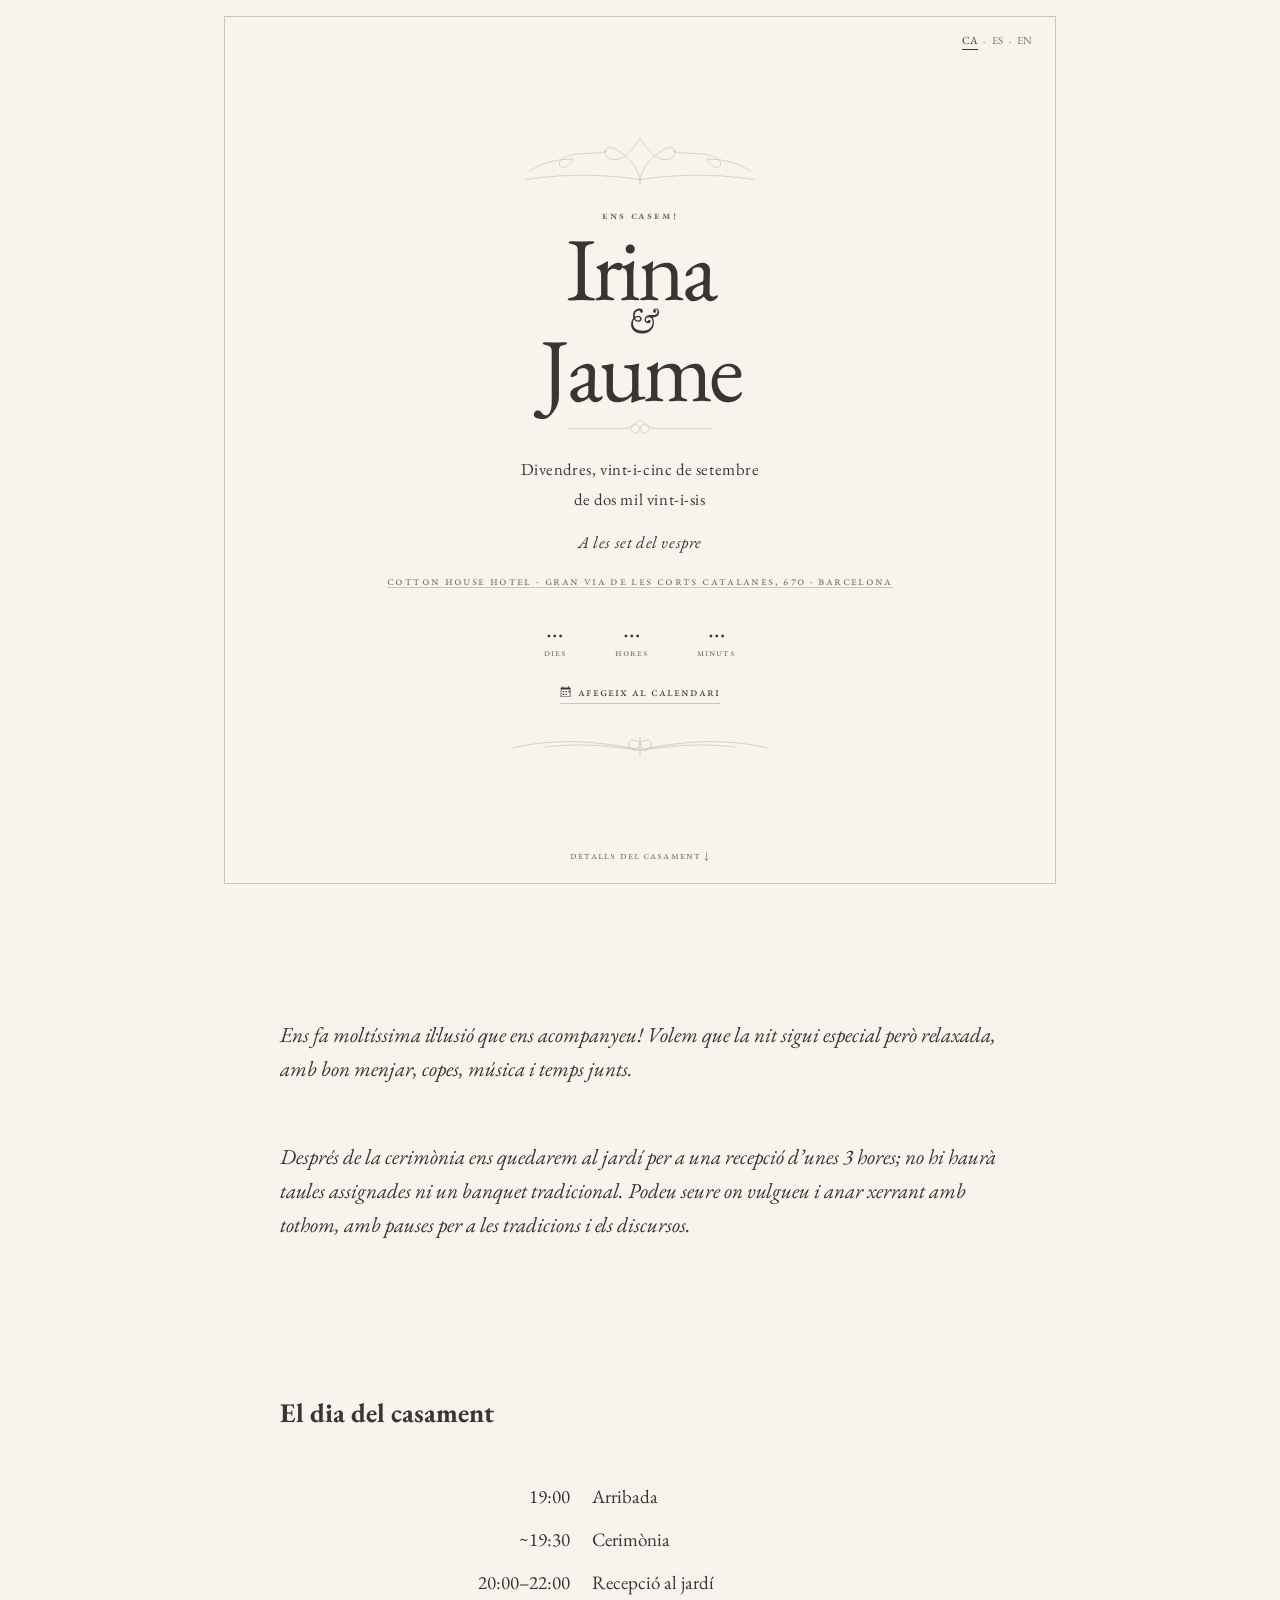
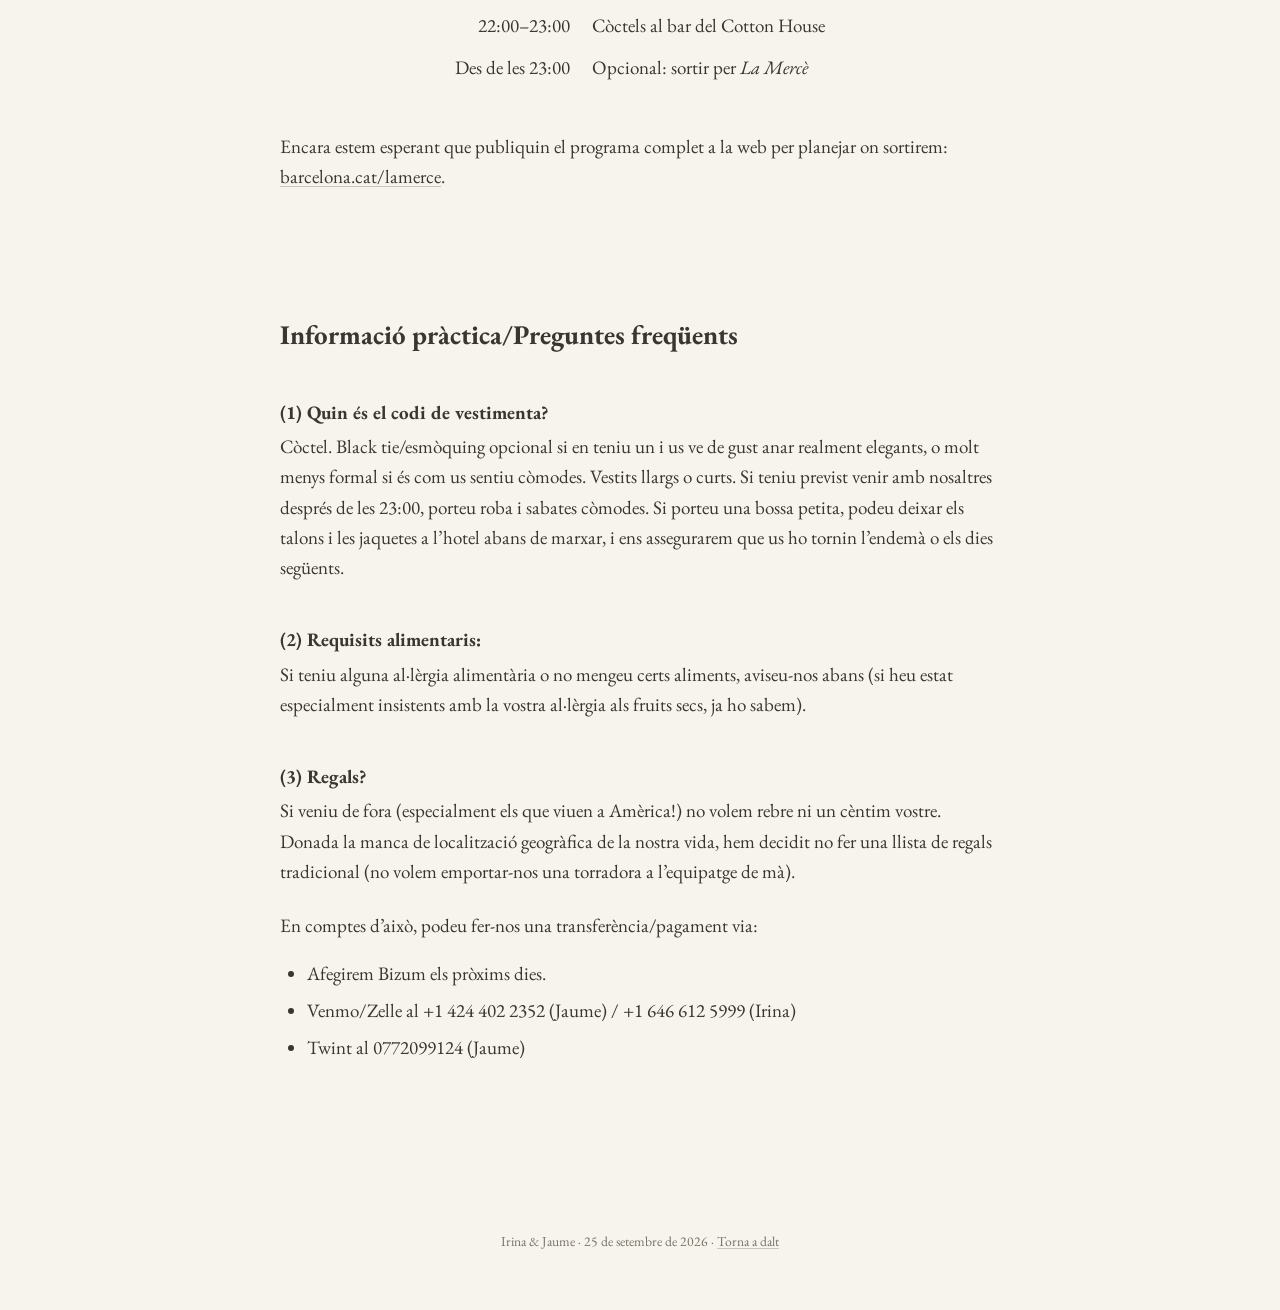
==== commit 008fe30e: "Sync IrinaIJaume upstream: Temporarily remove Bizum details" ====
--- a/index.html
+++ b/index.html
@@ -96,7 +96,7 @@
         <p>Si veniu de fora (especialment els que viuen a Amèrica!) no volem rebre ni un cèntim vostre. Donada la manca de localització geogràfica de la nostra vida, hem decidit no fer una llista de regals tradicional (no volem emportar-nos una torradora a l’equipatge de mà).</p>
         <p>En comptes d’això, podeu fer-nos una transferència/pagament via:</p>
         <ul class="payment-list">
-          <li>Bizum al +34 657 459 776 (Jaume) / +34 678 525 987 (Irina)</li>
+          <li>Afegirem Bizum els pròxims dies.</li>
           <li>Venmo/Zelle al +1 424 402 2352 (Jaume) / +1 646 612 5999 (Irina)</li>
           <li>Twint al 0772099124 (Jaume)</li>
         </ul>
@@ -137,7 +137,7 @@
         <p>Dado nuestro estilo de vida geográficamente deslocalizado, hemos decidido no hacer una lista de boda tradicional. De verdad, no queremos llevarnos una tostadora en el equipaje de mano.</p>
         <p>En vez de esto, podéis hacernos una transferencia/pago vía:</p>
         <ul class="payment-list">
-          <li>Bizum al +34 657 459 776 (Jaume) / +34 678 525 987 (Irina)</li>
+          <li>Añadiremos Bizum en los próximos días.</li>
           <li>Venmo/Zelle al +1 424 402 2352 (Jaume) / +1 646 612 5999 (Irina)</li>
           <li>Twint al 0772099124 (Jaume)</li>
         </ul>
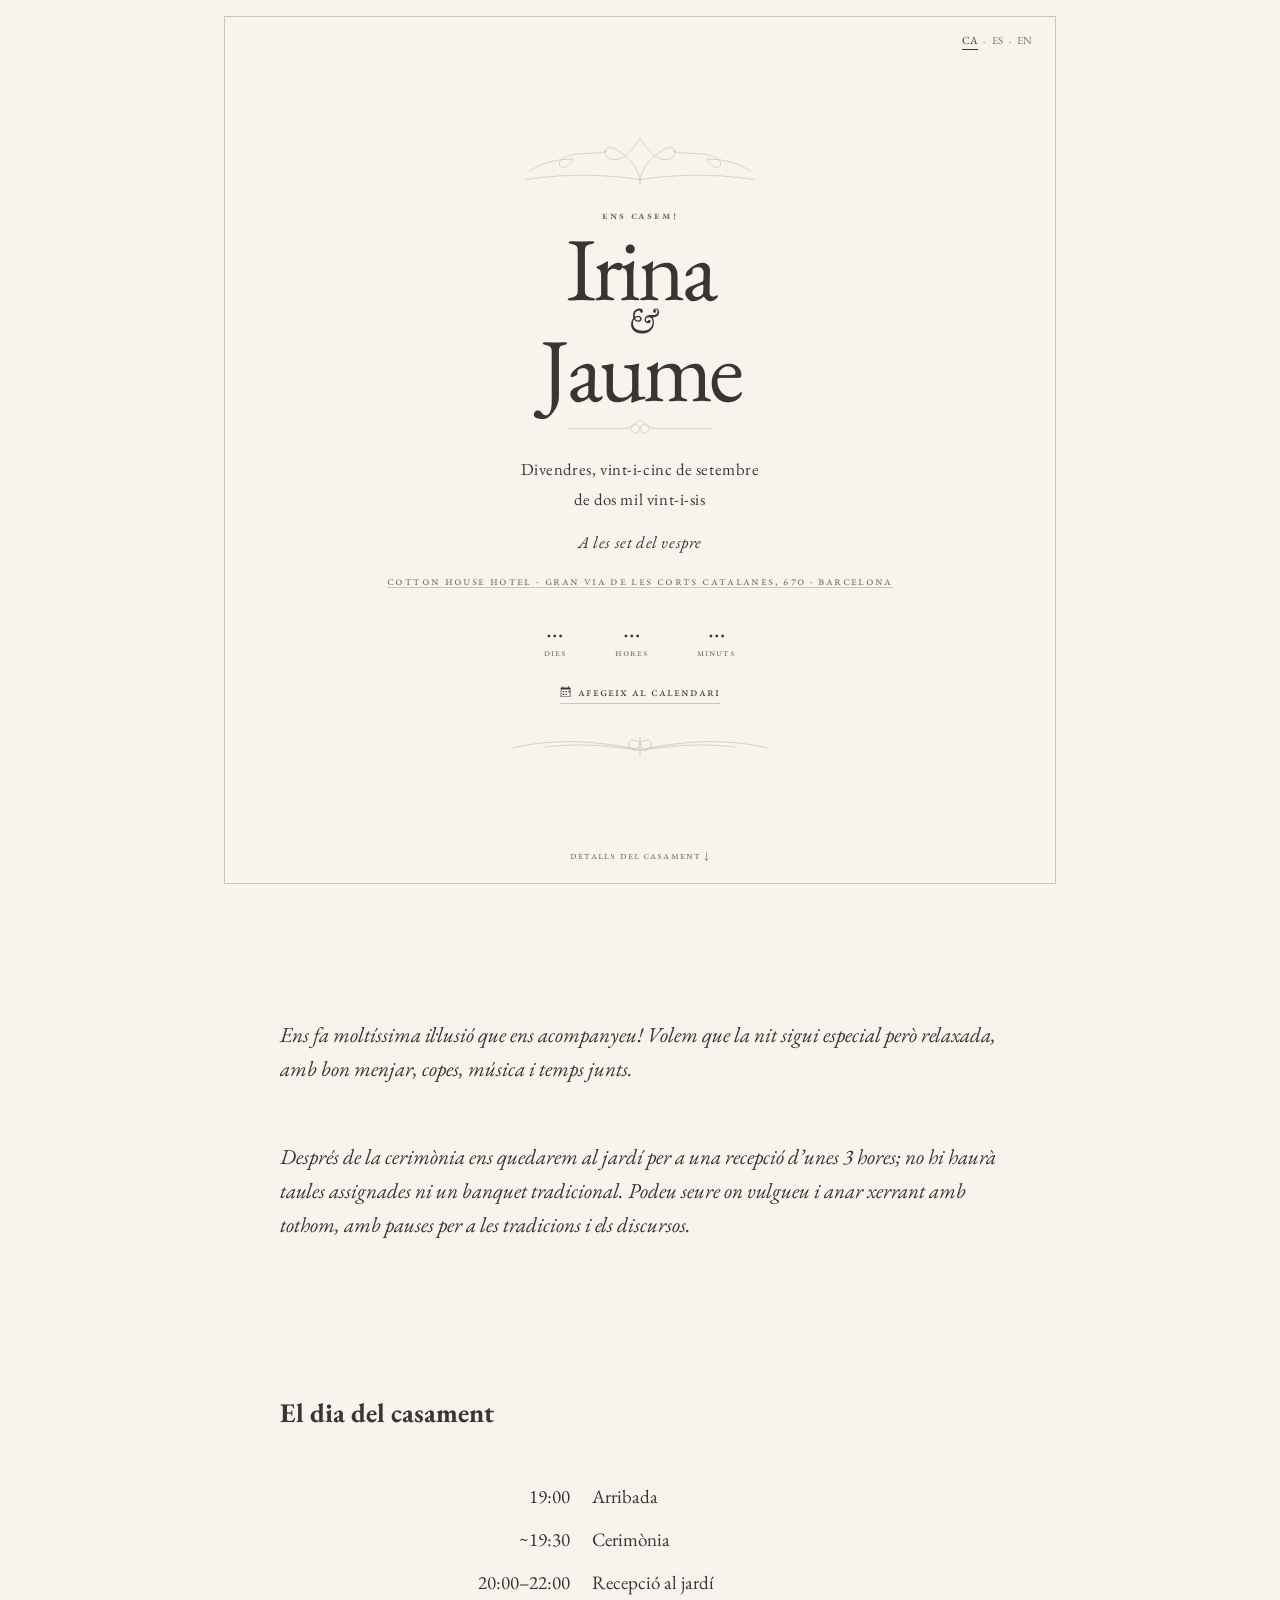
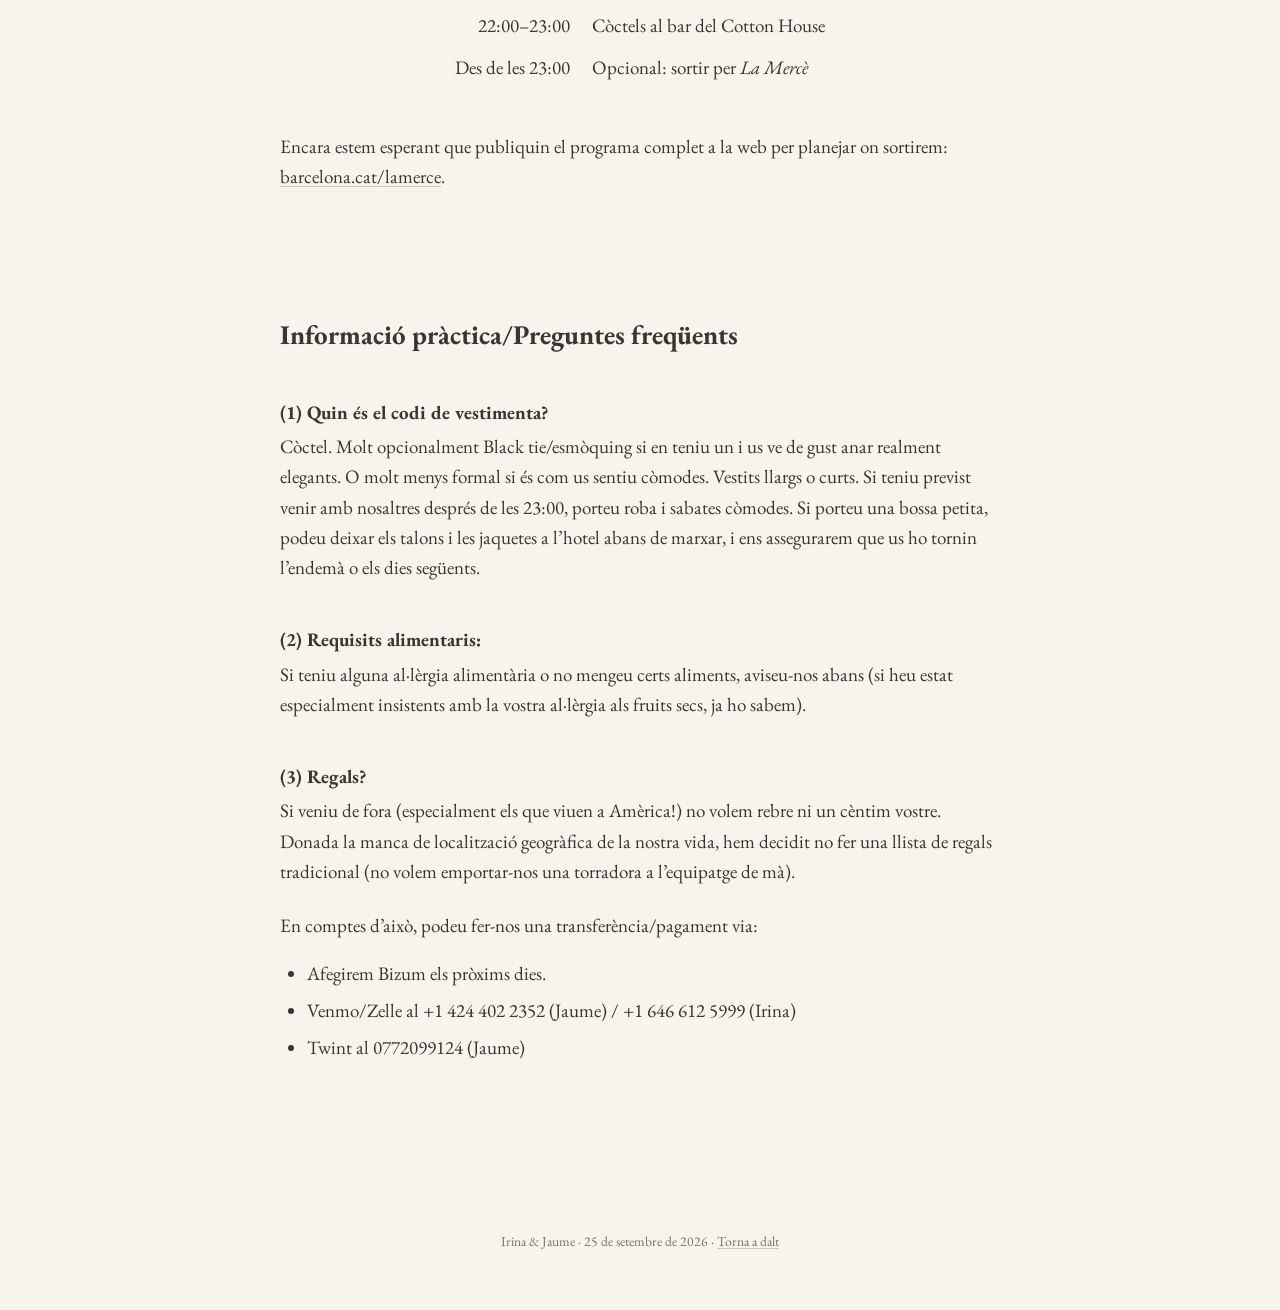
==== commit 54f8f77b: "Update index.html" ====
--- a/index.html
+++ b/index.html
@@ -87,7 +87,7 @@
         <h2>Informació pràctica/Preguntes freqüents</h2>
 
         <h3>(1) Quin és el codi de vestimenta?</h3>
-        <p>Còctel. Black tie/esmòquing opcional si en teniu un i us ve de gust anar realment elegants, o molt menys formal si és com us sentiu còmodes. Vestits llargs o curts. Si teniu previst venir amb nosaltres després de les 23:00, porteu roba i sabates còmodes. Si porteu una bossa petita, podeu deixar els talons i les jaquetes a l’hotel abans de marxar, i ens assegurarem que us ho tornin l’endemà o els dies següents.</p>
+        <p>Còctel. Molt opcionalment Black tie/esmòquing si en teniu un i us ve de gust anar realment elegants. O molt menys formal si és com us sentiu còmodes. Vestits llargs o curts. Si teniu previst venir amb nosaltres després de les 23:00, porteu roba i sabates còmodes. Si porteu una bossa petita, podeu deixar els talons i les jaquetes a l’hotel abans de marxar, i ens assegurarem que us ho tornin l’endemà o els dies següents.</p>
 
         <h3>(2) Requisits alimentaris:</h3>
         <p>Si teniu alguna al·lèrgia alimentària o no mengeu certs aliments, aviseu-nos abans (si heu estat especialment insistents amb la vostra al·lèrgia als fruits secs, ja ho sabem).</p>
@@ -128,7 +128,7 @@
         <h2>Información práctica/Preguntas frecuentes</h2>
 
         <h3>(1) ¿Cuál es el código de vestimenta?</h3>
-        <p>Cóctel. Black tie/esmoquin opcional si tenéis uno y os apetece ir realmente elegantes, o mucho menos formal si es como os sentís cómodos. Vestidos largos o cortos. Si pensáis venir con nosotros después de las 23:00, traed ropa y zapatos cómodos. Si lleváis un bolso pequeño, podéis dejar los tacones y las chaquetas en el hotel antes de que salgamos, y nos aseguraremos de que os lo devuelvan al día siguiente o en los días siguientes.</p>
+        <p>Cóctel. Opcionalmente black tie/esmoquin si tenéis uno y os apetece ir realmente elegantes. O mucho menos formal si es como os sentís cómodos. Vestidos largos o cortos. Si pensáis venir con nosotros después de las 23:00, traed ropa y zapatos cómodos. Si lleváis un bolso pequeño, podéis dejar los tacones y las chaquetas en el hotel antes de que salgamos, y nos aseguraremos de que os lo devuelvan al día siguiente o en los días siguientes.</p>
 
         <h3>(2) Requisitos alimentarios:</h3>
         <p>Si tenéis alguna alergia alimentaria o no coméis ciertos alimentos, avisadnos con antelación (si habéis sido especialmente insistentes con vuestra alergia a los frutos secos, ya lo sabemos).</p>
